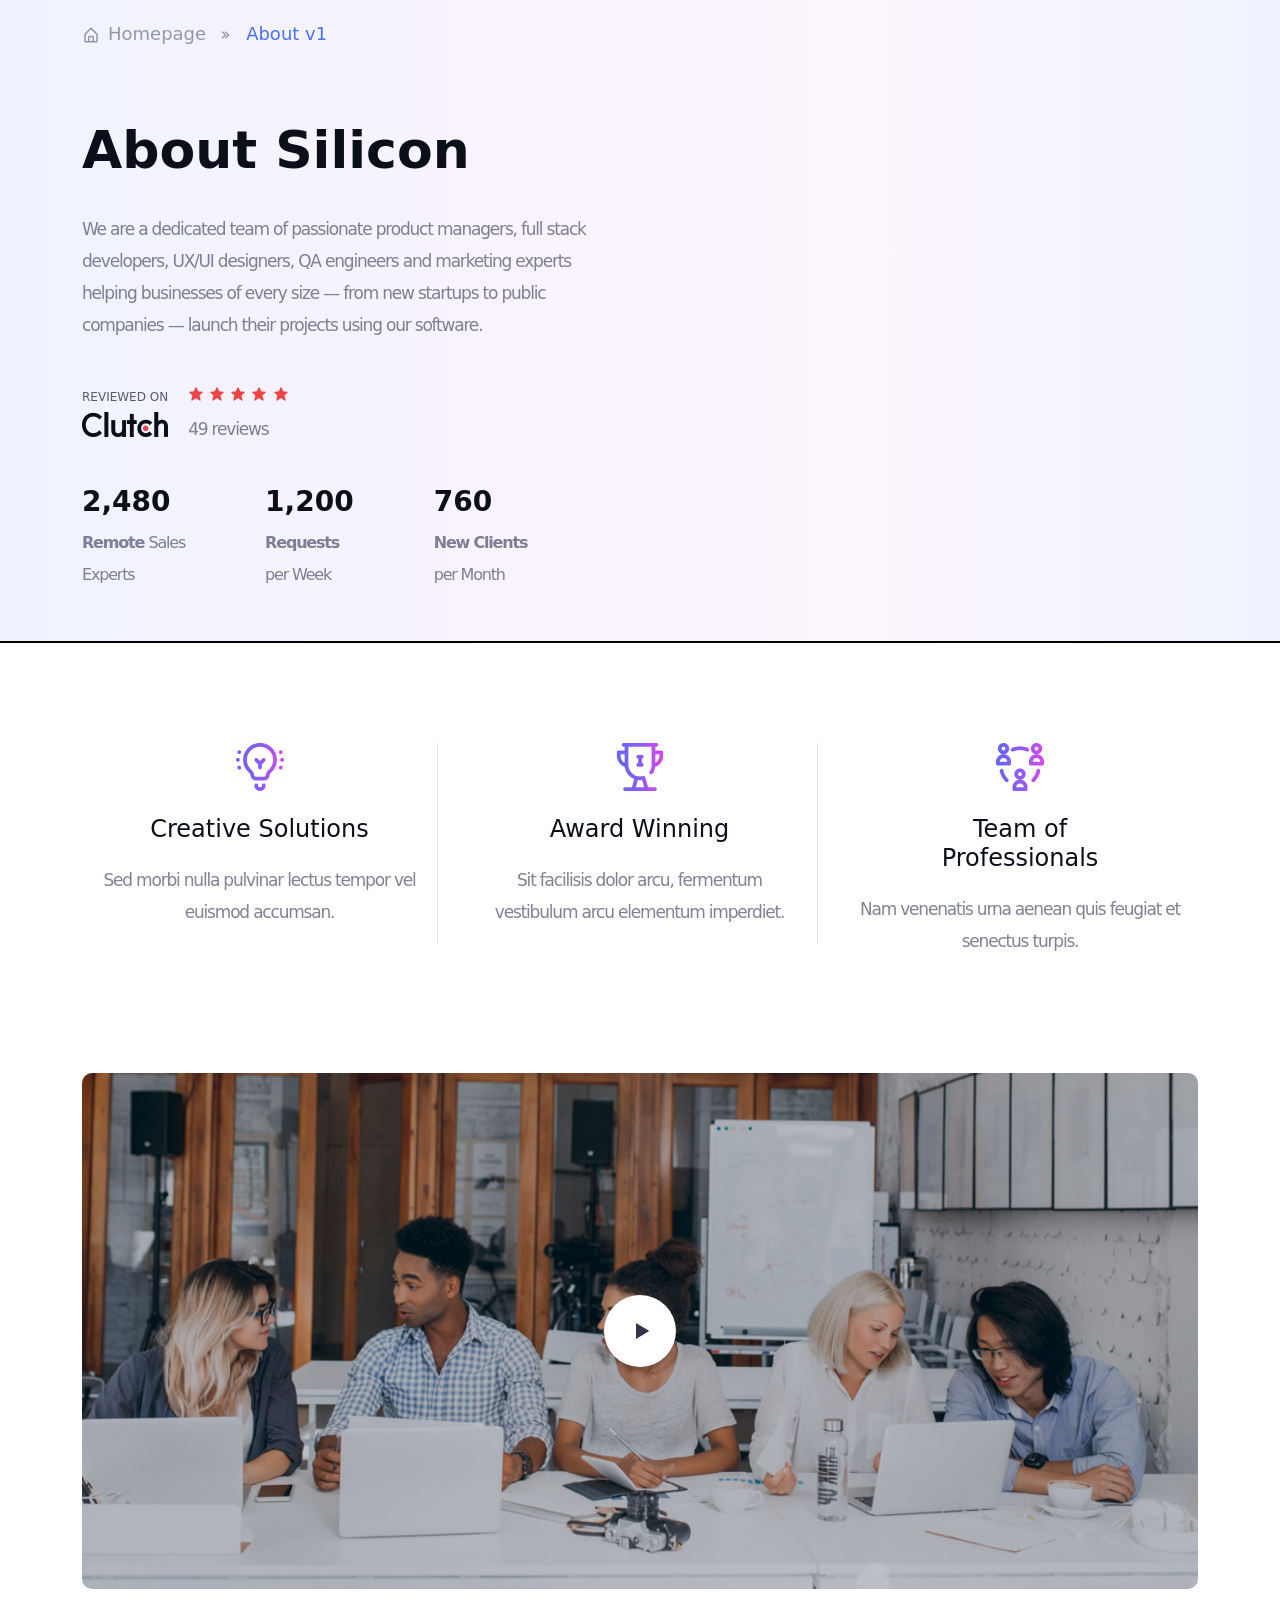
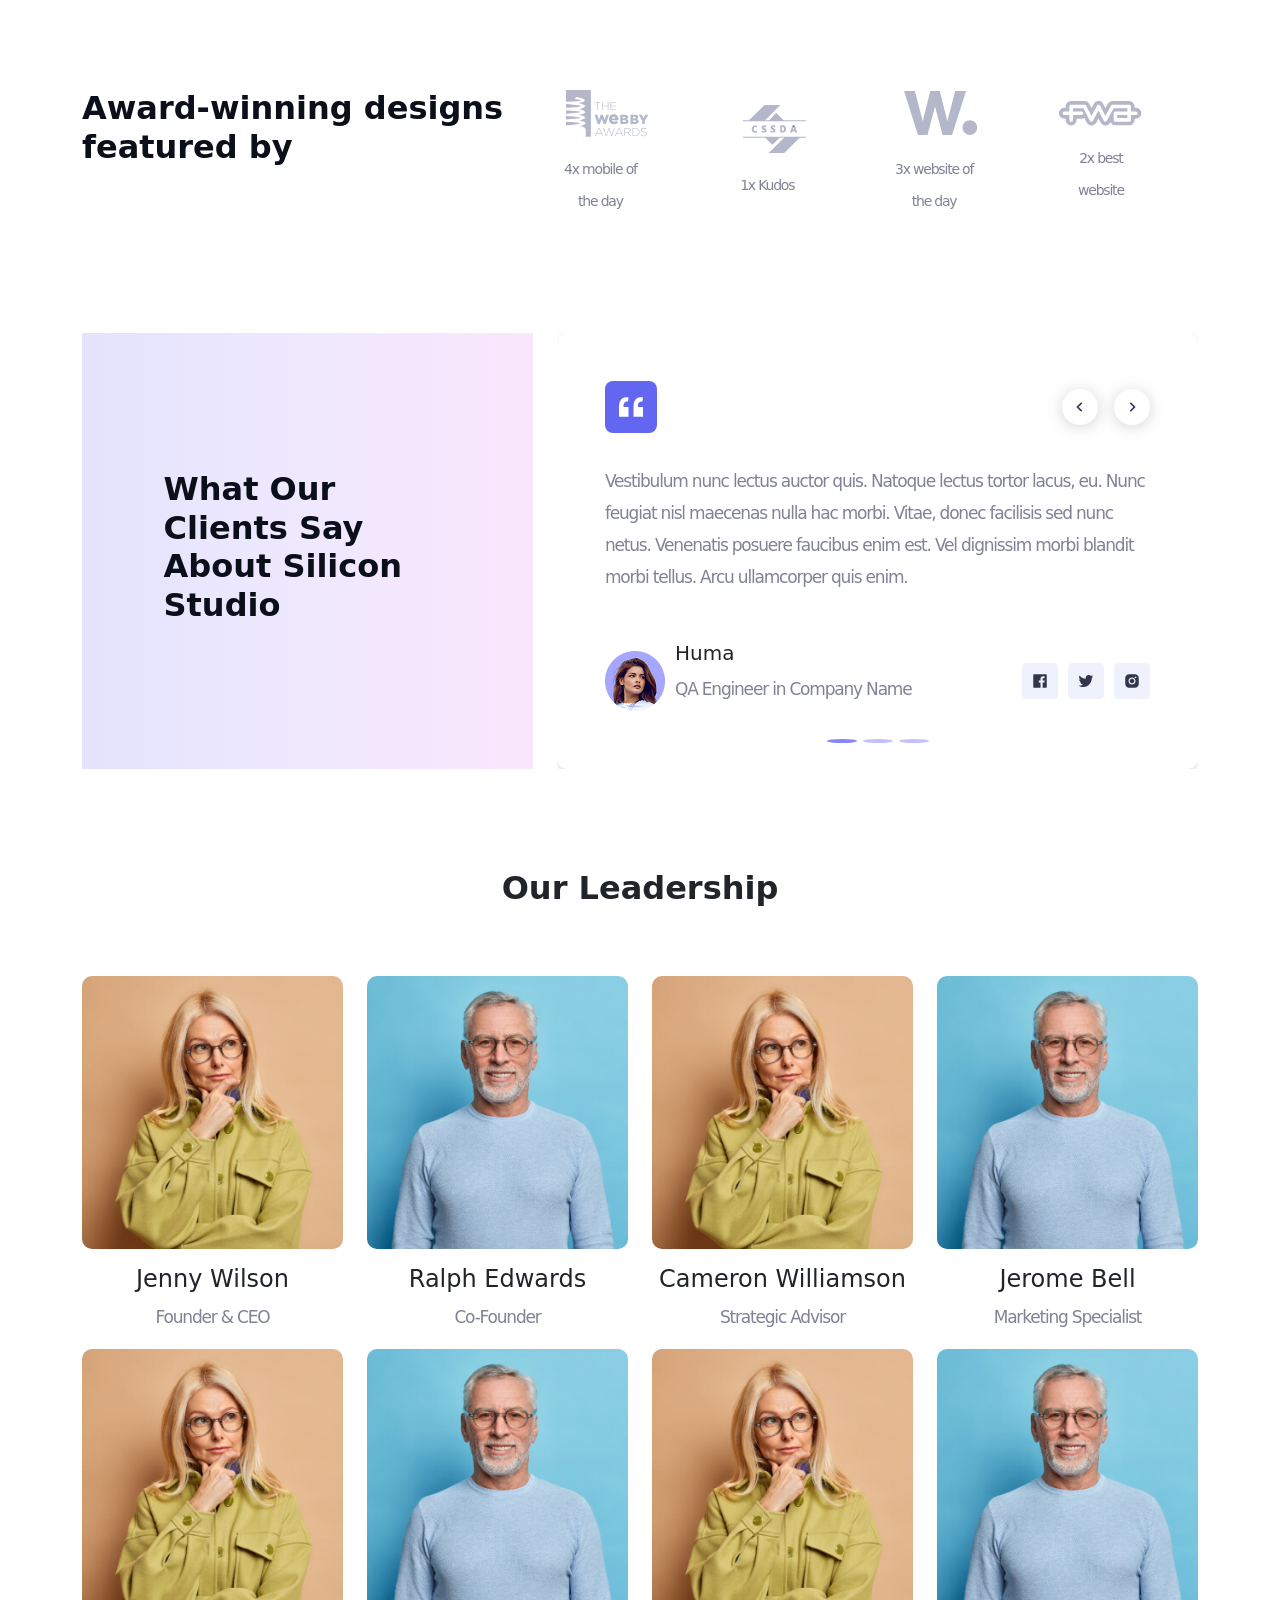
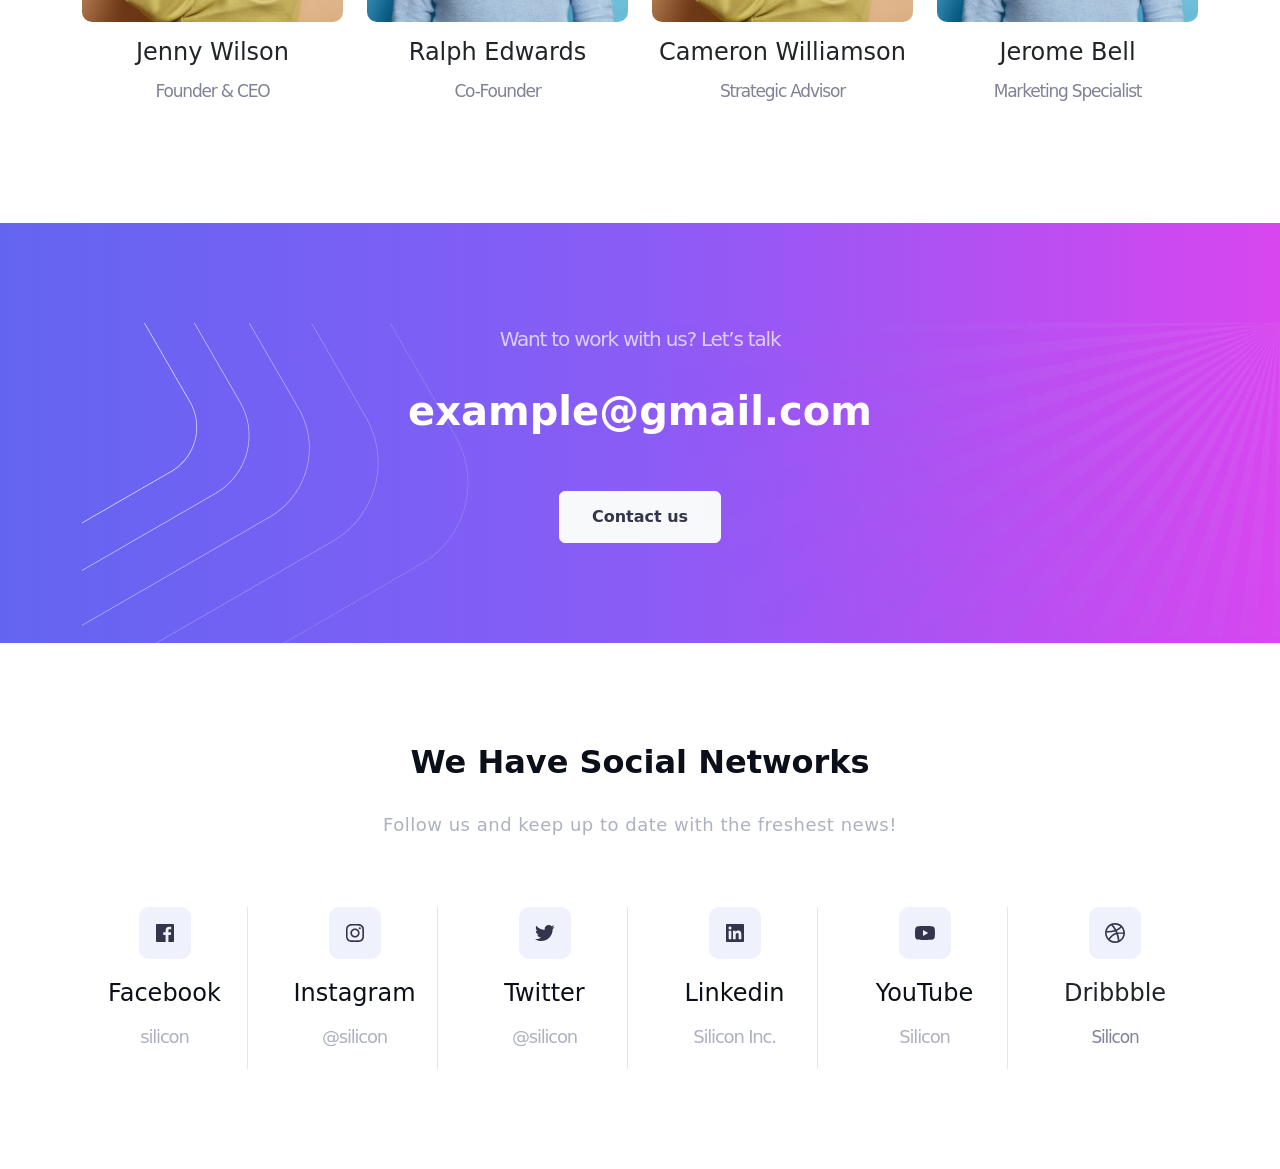
==== index.html @ 7d61e7a8 "Add files via upload" ====
<!doctype html>
<html lang="en">

<head>
  <meta charset="utf-8" />
  <meta name="viewport" content="width=device-width, initial-scale=1" />
  <title>About Page</title>
  <!-- font awesome cdn -->
   <link rel="stylesheet" href="https://cdnjs.cloudflare.com/ajax/libs/font-awesome/7.0.1/css/all.min.css" integrity="sha512-2SwdPD6INVrV/lHTZbO2nodKhrnDdJK9/kg2XD1r9uGqPo1cUbujc+IYdlYdEErWNu69gVcYgdxlmVmzTWnetw==" crossorigin="anonymous" referrerpolicy="no-referrer" />
  <link rel="stylesheet" href="./css/responsive.css" />
  <link rel="stylesheet" href="./css/style.css" />
  <!-- bootstrap-cdn -->
  <link href="https://cdn.jsdelivr.net/npm/bootstrap@5.3.0/dist/css/bootstrap.min.css" rel="stylesheet">

<body>

  <!-- ==================== Dola--About--Page--Start ==================== -->

  <!-- About Silicon Start -->

  <section id="about">
    <div class="col-6">
      <div class="banner-img">
        <img src="./about-images/" alt="banner">
      </div>
    </div>
    <div class="container">
      <div class="about-homepage">
        <a href="#">
          <div>
            <img src="./about-images/about-home-icon.png" alt="home-icon" />
          </div>
          Homepage
        </a>
        <span class="right-arrow">
          <div>
            <img src="./about-images/about-right-arrow.png" alt="right-arrow" />
          </div>
        </span>
        <a class="active">About v1</a>
      </div>
      <div class="banner-info">
        <h1>About Silicon</h1>
        <p>We are a dedicated team of passionate product managers, full stack developers, UX/UI designers, QA engineers
          and marketing experts helping businesses of every size — from new startups to public companies — launch their
          projects using our software.</p>
        <div class="reviewed">
          <div class="clutch">
            <h6 class="text-uppercase">Reviewed On</h6>
            <img src="./about-images/about-clutch.png" alt="">
          </div>
          <div class="reviews">
            <div>
              <img src="./about-images/about-red-star.png" alt="star">
              <img src="./about-images/about-red-star.png" alt="star">
              <img src="./about-images/about-red-star.png" alt="star">
              <img src="./about-images/about-red-star.png" alt="star">
              <img src="./about-images/about-red-star.png" alt="star">
            </div>
            <p>49 reviews</p>
          </div>
        </div>
        <div class="number">
          <div class="remote">
            <h3>2,480</h3>
            <p><span>Remote </span>Sales</p>
            <p>Experts</p>
          </div>
          <div class="remote">
            <h3>1,200</h3>
            <p><span>Requests </span></p>
            <p>per Week</p>
          </div>
          <div class="remote">
            <h3>760</h3>
            <p><span>New Clients </span></p>
            <p>per Month</p>
          </div>
        </div>
      </div>
    </div>
  </section>

  <!-- About Silicon End -->

  <!-- features Start -->

  <section id="features">
    <div class="container">
      <div class="row g-4">
        <div class="col-lg-4 col-md-6">
          <div class="creative">
            <div>
              <img src="./about-images/about-light-img.png" alt="light-img">
            </div>
            <h4>Creative Solutions</h4>
            <p>Sed morbi nulla pulvinar lectus tempor vel euismod accumsan.</p>
          </div>
        </div>
        <div class="col-lg-4 col-md-6">
          <div class="creative">
            <div>
              <img src="./about-images/cup-img.png" alt="light-img">
            </div>
            <h4>Award Winning</h4>
            <p>Sit facilisis dolor arcu, fermentum vestibulum arcu elementum imperdiet.</p>
          </div>
        </div>
        <div class="col-lg-4 col-md-6">
          <div class="creative3">
            <div>
              <img src="./about-images/team.png" alt="light-img">
            </div>
            <h4>Team of Professionals</h4>
            <p>Nam venenatis urna aenean quis feugiat et senectus turpis.</p>
          </div>
        </div>
      </div>
    </div>
  </section>

  <!-- features End -->

  <!-- Video Start -->

  <section id="video">
    <div class="container">
      <div class="video">
        <img src="./about-images/video.png" alt="video">
        <div class="play-button">
          <div class="play">
            <img src="./about-images/bx-play.png" alt="play">
          </div>
        </div>
      </div>
    </div>
  </section>

  <!-- Video End -->

  <!-- Awards Start -->

  <section id="awards">
    <div class="container">
      <div class="row g-4">
        <div class="col-lg-5">
          <h2><span>Award-winning designs</span> featured by</h2>
        </div>
        <div class="col-lg-7">
          <div class="row awards-img">
            <div class="col-md-2 col-4">
              <div>
                <div class="awards-ino">

                  <svg width="100" height="48" viewBox="0 0 100 48" fill="none" xmlns="http://www.w3.org/2000/svg">
                    <path d="M9 26.7346V30.3869C37.2606 28.7063 16.2433 27.8333 9 26.7346Z" fill="#B4B7C9" />
                    <path d="M9 32.7695V36.356L9.23622 36.4151C30.7663 34.428 24.5864 33.7037 9 32.7695Z"
                      fill="#B4B7C9" />
                    <path
                      d="M9 0.999756V12.7927C26.7193 12.1936 26.8068 11.1891 17.6176 9.97156L19.2705 7.96472C30.6156 9.70579 29.8962 12.5574 21.7495 13.9855C24.4793 14.9454 34.1553 16.7245 22.4577 20.242C24.3613 20.7592 35.0962 23.4165 21.7495 25.7903C23.8641 26.7453 35.0843 28.1149 22.2215 31.5749C25.5521 32.1219 34.1108 33.9465 22.8119 37.5954C27.0836 38.0423 27.5665 38.1905 28.7142 40.1927V47.8659H33.9084V0.999756H9Z"
                      fill="#B4B7C9" />
                    <path d="M9 21.1873V24.847C14.3159 23.8013 38.5803 23.377 9 21.1873Z" fill="#B4B7C9" />
                    <path d="M9 14.9495V18.8257C25.6116 17.9321 31.224 16.7747 9 14.9495Z" fill="#B4B7C9" />
                    <path d="M40.0099 13.4985H37.1758V12.9412H43.4478V13.4985H40.6143V21.0715H40.0099V13.4985Z"
                      fill="#B4B7C9" />
                    <path
                      d="M44.9814 12.9412H45.5855V16.7045H50.789V12.9412H51.3931V21.0715H50.789V17.2616H45.5855V21.0715H44.9814V12.9412Z"
                      fill="#B4B7C9" />
                    <path
                      d="M53.508 12.9412H59.2921V13.4985H54.1121V16.6927H58.7695V17.2504H54.1121V20.5142H59.3503V21.0715H53.5078V12.9412H53.508Z"
                      fill="#B4B7C9" />
                    <path
                      d="M37.5977 25.7443H40.2957L41.902 31.0752L43.6789 25.7185H45.8772L47.6534 31.0752L49.2597 25.7443H51.9055L48.8255 35.0239H46.6008L44.7579 29.7199L42.9022 35.0239H40.6774L37.5977 25.7443Z"
                      fill="#B4B7C9" />
                    <path
                      d="M51.9023 30.2749V30.2399C51.9023 27.4709 53.883 25.28 56.6876 25.28C59.9479 25.28 61.4547 27.6814 61.4547 30.4679C61.4547 30.6781 61.4547 30.9235 61.4375 31.1519H55.0927C55.3554 32.1857 56.1093 32.7114 57.1428 32.7114C57.9498 32.7114 58.563 32.4136 59.2466 31.7475L61.0864 33.2725C60.1754 34.4287 58.861 35.2001 56.9856 35.2001C54.0064 35.1999 51.9023 33.2022 51.9023 30.2749ZM58.3521 29.4514C58.2296 28.3992 57.5991 27.7331 56.6876 27.7331C55.8106 27.7331 55.2154 28.3992 55.0399 29.4514H58.3521Z"
                      fill="#B4B7C9" />
                    <path
                      d="M63.2658 25.7458H67.9913C69.1498 25.7458 69.9657 26.0354 70.5055 26.5622C70.8738 26.9435 71.0977 27.4307 71.0977 28.0626V28.0888C71.0977 29.155 70.4921 29.7869 69.676 30.1424C70.7952 30.5107 71.5061 31.1426 71.5061 32.3933V32.4191C71.5061 33.9992 70.216 34.9599 68.0177 34.9599H63.2656V25.7458H63.2658ZM68.5835 28.5892C68.5835 28.0758 68.176 27.7995 67.4257 27.7995H65.7536V29.4183H67.3599C68.1366 29.4183 68.5835 29.155 68.5835 28.6154V28.5892ZM67.7018 31.2082H65.7539V32.9063H67.7282C68.5177 32.9063 68.9528 32.6036 68.9528 32.064V32.0378C68.9528 31.5376 68.5571 31.2082 67.7018 31.2082Z"
                      fill="#B4B7C9" />
                    <path
                      d="M73.4768 25.7458H78.2023C79.3608 25.7458 80.1767 26.0354 80.7165 26.5622C81.0848 26.9435 81.3087 27.4307 81.3087 28.0626V28.0888C81.3087 29.155 80.7031 29.7869 79.8869 30.1424C81.0062 30.5107 81.7162 31.1426 81.7162 32.3933V32.4191C81.7162 33.9992 80.4268 34.9599 78.2287 34.9599H73.4766V25.7458H73.4768ZM78.7945 28.5892C78.7945 28.0758 78.387 27.7995 77.6367 27.7995H75.9646V29.4183H77.5709C78.3467 29.4183 78.7945 29.155 78.7945 28.6154V28.5892ZM77.9125 31.2082H75.9646V32.9063H77.939C78.7285 32.9063 79.1633 32.6036 79.1633 32.064V32.0378C79.1633 31.5376 78.7688 31.2082 77.9125 31.2082Z"
                      fill="#B4B7C9" />
                    <path
                      d="M85.2331 31.5114L81.7188 25.7458H84.6282L86.5233 29.1022L88.4318 25.7458H91.2888L87.7863 31.472V34.9599H85.2334V31.5114H85.2331Z"
                      fill="#B4B7C9" />
                    <path
                      d="M41.763 38.8982H42.3438L46.13 47.0868H45.4684L44.4346 44.8101H39.6373L38.6035 47.0868H37.9766L41.763 38.8982ZM44.1791 44.264L42.0422 39.5603L39.893 44.264H44.1791Z"
                      fill="#B4B7C9" />
                    <path
                      d="M46.0859 38.9532H46.7597L49.3148 46.1893L51.6963 38.9294H52.1604L54.5421 46.1893L57.0973 38.9532H57.7242L54.7743 47.1418H54.2864L51.905 40.0796L49.5238 47.1418H49.0359L46.0859 38.9532Z"
                      fill="#B4B7C9" />
                    <path
                      d="M61.6614 38.9031H62.2422L66.0284 47.0912H65.3668L64.333 44.815H59.5357L58.5019 47.0912H57.875L61.6614 38.9031ZM64.0776 44.2689L61.9406 39.5652L59.7914 44.2689H64.0776Z"
                      fill="#B4B7C9" />
                    <path
                      d="M67.4219 38.9529H70.8368C71.8359 38.9529 72.6375 39.2663 73.1254 39.754C73.5087 40.1376 73.7409 40.6832 73.7409 41.264V41.2873C73.7409 42.6459 72.7304 43.4249 71.3594 43.6103L74.0425 47.0835H73.2756L70.6857 43.7153H68.026V47.0835H67.4219V38.9529ZM70.7672 43.169C72.1261 43.169 73.1363 42.4836 73.1363 41.3108V41.2873C73.1363 40.1958 72.2774 39.51 70.8019 39.51H68.026V43.169H70.7672Z"
                      fill="#B4B7C9" />
                    <path
                      d="M75.5391 38.9529H78.2456C80.8008 38.9529 82.5665 40.7065 82.5665 42.995V43.0178C82.5665 45.3064 80.8008 47.0835 78.2456 47.0835H75.5391V38.9529ZM76.1432 39.51V46.5257H78.2456C80.5104 46.5257 81.9389 44.9808 81.9389 43.0414V43.0178C81.9389 41.0903 80.5104 39.5102 78.2456 39.5102H76.1432V39.51Z"
                      fill="#B4B7C9" />
                    <path
                      d="M83.6797 45.9015L84.0746 45.4486C84.9698 46.2734 85.7942 46.6563 86.9903 46.6563C88.2092 46.6563 89.0457 45.9711 89.0457 45.0422V45.0187C89.0457 44.1593 88.5935 43.66 86.7469 43.2881C84.7958 42.8931 84.0048 42.2311 84.0048 40.9996V40.9763C84.0048 39.7684 85.1091 38.8396 86.6184 38.8396C87.804 38.8396 88.5816 39.1645 89.4058 39.8266L89.0231 40.3028C88.2563 39.6407 87.4894 39.3848 86.5956 39.3848C85.3993 39.3848 84.6098 40.0704 84.6098 40.9181V40.9416C84.6098 41.8009 85.0515 42.3235 86.9782 42.7185C88.8595 43.1016 89.6507 43.7755 89.6507 44.9602V44.9835C89.6507 46.2958 88.524 47.2019 86.9556 47.2019C85.655 47.2022 84.6552 46.7727 83.6797 45.9015Z"
                      fill="#B4B7C9" />
                  </svg>

                </div>
                <p>4x mobile of the day</p>
              </div>
            </div>
            <div class="col-md-2 col-4">
              <div>
                <div class="awards-ino">

                  <svg width="100" height="48" viewBox="0 0 100 48" fill="none" xmlns="http://www.w3.org/2000/svg">
                    <g clip-path="url(#clip0_2_1112)">
                      <path
                        d="M58.9047 20.349C58.2049 20.294 57.4966 20.349 56.7947 20.3109C56.2768 20.2834 56.1203 20.5012 56.133 20.9895C56.1584 21.9388 56.1394 22.8901 56.1394 23.8415C56.1373 24.2284 56.1373 24.6153 56.1373 25.0022C56.1373 27.6258 56.1373 27.6258 58.7672 27.4863C60.9194 27.3721 62.0632 26.1459 62.0843 23.9303C62.1033 21.8056 60.9702 20.5117 58.9047 20.349ZM59.5791 25.5603C58.9579 26.1696 57.8011 25.9979 57.8011 25.9979V21.9536C57.8011 21.9536 58.9744 21.7379 59.5791 22.4885C59.5812 22.4906 59.5833 22.4927 59.5833 22.4948C59.7884 22.7041 59.911 22.9493 59.9786 23.2115C59.9786 23.2115 59.9786 23.2115 59.9786 23.2136C60.2408 23.9409 60.1325 25.0066 59.5791 25.5603Z"
                        fill="#B4B7C9" />
                      <path
                        d="M72.8732 26.5513C72.3088 24.7437 71.7189 22.9467 71.1587 21.137C71.0149 20.6719 70.7866 20.4922 70.2665 20.4922C70.0593 20.4922 69.8373 20.5006 69.6111 20.5049C69.6111 20.5049 69.6238 22.101 69.6301 22.0926C69.8141 22.7966 69.979 23.3886 70.1206 23.9869C70.165 24.175 70.2644 24.4625 70.0065 24.5302C69.8817 24.5619 69.7464 24.5809 69.6111 24.5852C69.4758 24.5809 69.3405 24.5619 69.2158 24.5302C68.9578 24.4625 69.0572 24.175 69.1016 23.9869C69.2433 23.3886 69.4082 22.7966 69.5921 22.0926C69.5984 22.101 69.6111 20.5049 69.6111 20.5049C69.3849 20.5006 69.1629 20.4922 68.9557 20.4922C68.4357 20.4922 68.2073 20.6719 68.0636 21.137C67.5033 22.9467 66.9135 24.7437 66.349 26.5513C65.9938 27.6845 66.0044 27.6866 67.2686 27.6781C68.0192 27.6781 68.1946 27.6189 68.3321 26.8536C68.4779 26.0587 68.7718 26.1729 69.6111 26.1813C70.4504 26.1729 70.7443 26.0587 70.8902 26.8536C71.0276 27.6189 71.2031 27.6781 71.9536 27.6781C73.2178 27.6866 73.2284 27.6845 72.8732 26.5513Z"
                        fill="#B4B7C9" />
                      <path
                        d="M46.4645 25.7647C46.4769 25.6914 46.5505 25.6421 46.6224 25.6616C47.3374 25.8552 47.9926 26.1463 48.6999 26.1364C49.0737 26.1311 49.4486 26.093 49.5297 25.6632C49.6033 25.2736 49.2627 25.1495 48.9695 25.0085C48.4644 24.7656 47.9547 24.525 47.4765 24.2349C46.1355 23.4214 46.1702 21.5667 47.541 20.7809C48.7063 20.1128 49.9069 20.3052 51.1189 20.6648C51.5464 20.7916 51.4359 20.8969 51.3247 21.2794C50.9959 22.2318 51.064 22.2914 50.5342 22.1635C50.0925 22.0567 49.6513 21.9314 49.2025 21.8791C48.9333 21.8479 48.6175 21.9079 48.5515 22.2707C48.494 22.5865 48.7486 22.6912 48.9644 22.8037C49.4317 23.0468 50.0682 23.3487 50.3688 23.5265C51.165 23.9979 51.6824 24.6755 51.5069 25.7083C51.3304 26.7467 50.705 27.2738 49.7209 27.5332C48.7492 27.7894 47.8287 27.6469 46.9327 27.3013C46.0877 26.9749 46.2416 27.0641 46.4645 25.7647Z"
                        fill="#B4B7C9" />
                      <path
                        d="M37.5261 25.7645C37.5388 25.6911 37.6121 25.6419 37.684 25.6613C38.399 25.855 39.0542 26.1461 39.7616 26.1361C40.1353 26.1309 40.5102 26.0928 40.5914 25.663C40.6649 25.2734 40.3243 25.1493 40.0311 25.0083C39.526 24.7653 39.0163 24.5247 38.5381 24.2347C37.1971 23.4212 37.2318 21.5664 38.6026 20.7806C39.7679 20.1125 40.9685 20.3049 42.1805 20.6645C42.608 20.7914 42.4975 20.8967 42.3863 21.2791C42.0575 22.2315 42.1256 22.2912 41.5958 22.1633C41.1541 22.0565 40.7129 21.9311 40.2641 21.8789C39.995 21.8476 39.6791 21.9077 39.6131 22.2704C39.5556 22.5863 39.8102 22.6909 40.026 22.8034C40.4933 23.0465 41.1298 23.3484 41.4305 23.5262C42.2266 23.9977 42.744 24.6753 42.5685 25.708C42.392 26.7465 41.7666 27.2736 40.7825 27.533C39.8108 27.7892 38.8903 27.6467 37.9943 27.301C37.1493 26.9746 37.303 27.0638 37.5261 25.7645Z"
                        fill="#B4B7C9" />
                      <path
                        d="M31.4521 20.5049C31.6331 20.526 31.8862 20.5338 32.1703 20.5909C32.5777 20.6656 33.399 20.8594 33.1872 21.3863C32.9557 21.9617 32.9045 22.6108 31.9437 22.1844C30.9642 21.7499 30.1936 22.1531 29.8913 23.1662C29.6369 24.0184 29.5242 24.9463 30.1619 25.679C30.6786 26.2727 31.36 26.1904 32.0752 26.0374C32.4487 25.9723 32.9242 25.4405 33.0377 26.1257C33.1246 26.6498 33.3267 27.2851 32.4692 27.59C29.8872 28.5073 27.6198 26.8828 27.7169 24.1247C27.7968 21.8438 29.0864 20.5218 31.4521 20.5049Z"
                        fill="#B4B7C9" />
                      <path d="M70.3465 20.4922H68.9336V22.0784H70.3465V20.4922Z" fill="#6366F1" />
                      <path
                        d="M81.9456 31.6328H19V32.6427H32.5171C35.1051 32.6808 37.693 32.7098 40.2809 32.7019C40.9289 32.7 41.3955 32.8793 41.853 33.3484C43.7711 35.3152 45.7552 37.2181 47.6546 39.2025C48.225 39.7984 48.5214 39.7247 49.0539 39.1849C51.008 37.2044 53.0114 35.2723 54.9995 33.3256C55.271 33.0599 55.5853 32.6413 56.0339 32.6425H60.1144C55.2162 37.5376 49.7419 42.9136 44.7808 47.8702C44.7388 47.9123 44.77 47.984 44.8297 47.984C45.1011 47.984 45.3569 47.984 45.6125 47.984C50.192 47.9842 54.7714 48.0017 59.3506 48.0017C60.4091 48.0017 60.347 48.0064 61.0914 47.2618C65.6241 42.7291 70.1722 38.2112 74.681 33.6546C75.1582 33.1723 75.4931 32.8328 76.0559 32.6427H81.9454V31.6328H81.9456Z"
                        fill="#B4B7C9" />
                      <path
                        d="M59.8584 15.3203C59.8292 15.3203 59.8005 15.3138 59.7747 15.3002C59.4614 15.1362 59.1838 14.8876 58.91 14.6066C56.9191 12.5637 54.8733 10.5743 52.8797 8.53415C52.437 8.08109 52.2023 8.04325 51.7389 8.53162C49.7757 10.6005 47.7643 12.6235 45.7652 14.658C45.6176 14.8081 45.491 15.0789 45.322 15.2668C45.2899 15.3026 45.2428 15.3205 45.1948 15.3205H41.5722C41.4164 15.3205 41.3384 15.1326 41.4494 15.0233C46.377 10.1751 51.4611 4.98558 56.1872 0.338283C56.306 0.221583 56.2225 0.0207399 56.0559 0.0207399C55.8452 0.0205285 55.6323 0.0205285 55.5849 0.0205285C50.6894 0.0158774 45.7937 0.0258138 40.8984 2.13446e-05C40.3185 -0.00293845 40.0054 0.302343 39.6545 0.652232C34.9892 5.30079 30.313 9.93815 25.6623 14.6011C25.3883 14.8759 25.1137 15.1305 24.8046 15.2988C24.7781 15.3131 24.7483 15.3201 24.7183 15.3201H19.1742C19.078 15.3203 19 15.3983 19 15.4945V16.156C19 16.2522 19.078 16.3302 19.1742 16.3302H81.7712C81.8674 16.3302 81.9454 16.2522 81.9454 16.156V15.4945C81.9454 15.3983 81.8674 15.3203 81.7712 15.3203H59.8584V15.3203Z"
                        fill="#B4B7C9" />
                    </g>
                    <defs>
                      <clipPath id="clip0_2_1112">
                        <rect width="100" height="48" fill="white" />
                      </clipPath>
                    </defs>
                  </svg>

                </div>
                <p>1x Kudos</p>
              </div>
            </div>
            <div class="col-md-2 col-4">
              <div>
                <div class="awards-ino">


                  <svg width="100" height="48" viewBox="0 0 100 48" fill="none" xmlns="http://www.w3.org/2000/svg">
                    <path
                      d="M64.1587 2.00049L56.3282 32.1923L48.7839 2.00049H44.0284H39.2729L31.7286 32.1923L23.8981 2.00049H13L26.9731 45.8865H36.4841L44.0284 17.3753L51.5727 45.8865H61.0838L75.0568 2.00049H64.1587Z"
                      fill="#B4B7C9" />
                    <path
                      d="M78.8574 31.3511C83.0501 31.3511 86.125 34.426 86.125 38.6187C86.125 42.8113 83.0501 45.8863 78.8574 45.8863C74.6648 45.8863 71.5898 42.8113 71.5898 38.6187C71.5898 34.426 74.6641 31.3511 78.8574 31.3511Z"
                      fill="#B4B7C9" />
                  </svg>


                </div>
                <p>3x website of the day</p>
              </div>
            </div>
            <div class="col-md-2 col-4">
              <div>
                <div class="awards-ino">


                  <svg width="83" height="25" viewBox="0 0 83 25" fill="none" xmlns="http://www.w3.org/2000/svg">
                    <path
                      d="M70.1417 3.65533C70.4502 3.65533 70.7402 3.73356 70.9934 3.871C71.5505 4.17366 71.9287 4.76388 71.9287 5.44231V10.5191H76.8432C77.8301 10.5191 78.6301 11.3191 78.6301 12.306C78.6301 13.293 77.8301 14.0933 76.8432 14.0933H71.9287V18.911C71.9287 19.8979 71.1287 20.698 70.1417 20.698C69.9341 20.698 56.4544 20.6926 56.4544 20.6926C55.4673 20.6926 54.6672 19.8926 54.6672 18.9054V12.2249H54.6714C54.7143 11.276 55.4948 10.5191 56.4544 10.5191H68.3548V7.22928H54.6192L48.1003 19.3255C47.9962 19.8609 47.6514 20.3427 47.1219 20.5971C46.8726 20.717 46.6092 20.7738 46.3499 20.7738C45.7302 20.7738 45.1336 20.4489 44.8061 19.887C44.7401 19.7863 44.684 19.6798 44.6397 19.5692L39.4915 9.4639L34.2834 19.344C34.058 19.8733 33.7285 20.3424 33.199 20.5971C32.9497 20.717 32.6862 20.7738 32.4272 20.7738C31.8073 20.7738 31.2109 20.4492 30.8832 19.8872C30.8169 19.7863 30.7609 19.6796 30.7163 19.5685L24.4301 7.22903H13.931V10.5188H22.4196C23.4066 10.5188 24.2066 11.3189 24.2066 12.3058C24.2066 13.2927 23.4066 14.093 22.4196 14.093H13.931V19.0077C13.931 19.9947 13.1309 20.7947 12.144 20.7947C11.1571 20.7947 10.3568 19.9947 10.3568 19.0077V14.0933H5.44255C4.45561 14.0933 3.65533 13.2932 3.65533 12.306C3.65533 11.3191 4.45536 10.5191 5.44255 10.5191H10.3568V5.44231C10.3568 4.76388 10.735 4.17366 11.2921 3.871C11.5453 3.73356 11.8355 3.65533 12.144 3.65533H25.4657C25.7555 3.65533 26.0284 3.72576 26.2704 3.84834C26.6442 4.01453 26.9634 4.30818 27.1545 4.70563L32.4233 15.0483L37.7089 5.17035C37.9748 4.6296 38.122 4.14369 38.6929 3.86905C38.9422 3.74915 39.2057 3.69237 39.4647 3.69237C39.9067 3.69237 40.3371 3.85735 40.6666 4.15563C40.9921 4.41028 41.1427 4.58257 41.3662 5.01536L46.3462 15.048L51.9357 4.67737C52.0812 4.42198 52.2808 4.21704 52.5108 4.06668C52.8203 3.80959 53.218 3.65485 53.652 3.65485H70.1417V3.65533ZM58.1605 17.1184H68.3548V14.0933H58.1603V17.1184H58.1605ZM70.1417 0H53.652C52.4545 0 51.286 0.398188 50.3383 1.12511C49.6933 1.58349 49.1496 2.18321 48.759 2.86992L48.738 2.90648L48.7181 2.94352L46.4376 7.17469C46.4376 7.17469 43.7902 1.99167 43.0218 1.35978C42.0322 0.506142 40.7745 0.0375281 39.4647 0.0375281C38.6552 0.0375281 37.8403 0.223463 37.1085 0.57535C35.69 1.25743 34.9053 2.50756 34.2361 3.97993L32.5144 7.17445L30.4248 3.07267C29.8765 1.96121 28.9617 1.06809 27.8376 0.54562C27.1002 0.188372 26.2821 0 25.4657 0H12.144C11.2389 0 10.3412 0.227849 9.54749 0.658935C7.79195 1.61249 6.70145 3.44527 6.70145 5.44231V6.86374H5.44255C2.44152 6.86374 0 9.30526 0 12.306C0 15.3071 2.44152 17.7484 5.44255 17.7484H6.70145V19.0077C6.70145 22.0085 9.14297 24.45 12.144 24.45C15.1448 24.45 17.5863 22.0085 17.5863 19.0077V17.7484H22.4196C23.4655 17.7484 24.4437 17.4518 25.274 16.9383L27.4048 21.1208C27.5115 21.3598 27.636 21.5923 27.7766 21.8145C28.759 23.43 30.5315 24.4291 32.4272 24.4291C33.237 24.4291 34.0519 24.2429 34.7834 23.891C36.111 23.2528 37.2642 22.1754 37.8532 20.7947L39.4011 17.3377L41.3292 21.122C41.4354 21.3598 41.559 21.5908 41.6991 21.8121C42.6811 23.429 44.4542 24.4288 46.3506 24.4288C47.1604 24.4288 47.975 24.2427 48.7068 23.891C49.9511 23.293 50.9183 22.2339 51.4162 20.9621C52.2291 22.9465 54.1818 24.3477 56.4552 24.3477L70.1424 24.3516C73.1432 24.3516 75.5848 22.0088 75.5848 19.0077V17.7484H76.8439C79.8447 17.7484 82.2862 15.3071 82.2862 12.306C82.2862 9.30526 79.8447 6.86374 76.8439 6.86374H75.5848V5.44231C75.5848 3.44527 74.4942 1.61249 72.739 0.658935C71.9445 0.227849 71.0468 0 70.1417 0Z"
                      fill="#B4B7C9" />
                  </svg>

                </div>
                <p>2x best website</p>
              </div>
            </div>
          </div>
        </div>
      </div>
    </div>
  </section>

  <!-- Awards End -->

  <!-- Testimonials Start -->

  <section id="testimonials">
    <div class="container">
      <div class="row">
        <div class="col-lg-5">
          <div class="client">
            <h2>
              What Our Clients Say About Silicon Studio
            </h2>
          </div>
        </div>
        <div class="col-lg-7">
          <div id="carouselExampleIndicators" class="carousel slide">
            <div class="carousel-indicators">
              <button type="button" data-bs-target="#carouselExampleIndicators" data-bs-slide-to="0" class="active"
                aria-current="true" aria-label="Slide 1"></button>
              <button type="button" data-bs-target="#carouselExampleIndicators" data-bs-slide-to="1"
                aria-label="Slide 2"></button>
              <button type="button" data-bs-target="#carouselExampleIndicators" data-bs-slide-to="2"
                aria-label="Slide 3"></button>
            </div>
            <div class="carousel-inner">
              <div class="carousel-item active">
                <div class="testimonials">
                  <div class="testimonial-info">
                    <div class="come">
                      <img src="./about-images/coma.png" alt="coma">
                    </div>
                    <div class="arrow">
                      <div class="testimonials-arrow">
                        <img src="./about-images/left-arrow.png" alt="arrow">
                      </div>
                      <div class="testimonials-arrow">
                        <img src="./about-images/right-arrow.png" alt="arrow">
                      </div>
                    </div>
                  </div>
                  <p>
                    Vestibulum nunc lectus auctor quis. Natoque lectus tortor lacus, eu. Nunc feugiat nisl maecenas
                    nulla hac
                    morbi. Vitae, donec facilisis sed nunc netus. Venenatis posuere faucibus enim est. Vel dignissim
                    morbi
                    blandit morbi tellus. Arcu ullamcorper quis enim.
                  </p>
                  <div class="facebook">
                    <div class="tes-bottom">
                      <div>
                        <img src="./about-images/testimonials-img.png" alt="person">
                      </div>
                      <div class="tes-text">
                        <h5>Huma</h5>
                        <p class="qa">QA Engineer in Company Name</p>
                      </div>
                    </div>
                    <div class="face">
                      <div>
                        <img src="./about-images/face.png" alt="face">
                      </div>
                      <div>
                        <img src="./about-images/twitter.png" alt="twitter">
                      </div>
                      <div>
                        <img src="./about-images/instagram.png" alt="instagram">
                      </div>
                    </div>
                  </div>
                </div>
              </div>
              <div class="carousel-item">
                <div class="testimonials">
                  <div class="testimonial-info">
                    <div class="come">
                      <img src="./about-images/coma.png" alt="coma">
                    </div>
                    <div class="arrow">
                      <div class="testimonials-arrow">
                        <img src="./about-images/left-arrow.png" alt="arrow">
                      </div>
                      <div class="testimonials-arrow">
                        <img src="./about-images/right-arrow.png" alt="arrow">
                      </div>
                    </div>
                  </div>
                  <p>
                    Vestibulum nunc lectus auctor quis. Natoque lectus tortor lacus, eu. Nunc feugiat nisl maecenas
                    nulla hac
                    morbi. Vitae, donec facilisis sed nunc netus. Venenatis posuere faucibus enim est. Vel dignissim
                    morbi
                    blandit morbi tellus. Arcu ullamcorper quis enim.
                  </p>
                  <div class="facebook">
                    <div class="tes-bottom">
                      <div>
                        <img src="./about-images/testimonials-img.png" alt="person">
                      </div>
                      <div class="tes-text">
                        <h5>Anika</h5>
                        <p class="qa">QA Engineer in Company Name</p>
                      </div>
                    </div>
                    <div class="face">
                      <div>
                        <img src="./about-images/face.png" alt="face">
                      </div>
                      <div>
                        <img src="./about-images/twitter.png" alt="twitter">
                      </div>
                      <div>
                        <img src="./about-images/instagram.png" alt="instagram">
                      </div>
                    </div>
                  </div>
                </div>
              </div>
              <div class="carousel-item">
                <div class="testimonials">
                  <div class="testimonial-info">
                    <div class="come">
                      <img src="./about-images/coma.png" alt="coma">
                    </div>
                    <div class="arrow">
                      <div class="testimonials-arrow">
                        <img src="./about-images/left-arrow.png" alt="arrow">
                      </div>
                      <div class="testimonials-arrow">
                        <img src="./about-images/right-arrow.png" alt="arrow">
                      </div>
                    </div>
                  </div>
                  <p>
                    Vestibulum nunc lectus auctor quis. Natoque lectus tortor lacus, eu. Nunc feugiat nisl maecenas
                    nulla hac
                    morbi. Vitae, donec facilisis sed nunc netus. Venenatis posuere faucibus enim est. Vel dignissim
                    morbi
                    blandit morbi tellus. Arcu ullamcorper quis enim.
                  </p>
                  <div class="facebook">
                    <div class="tes-bottom">
                      <div>
                        <img src="./about-images/testimonials-img.png" alt="person">
                      </div>
                      <div class="tes-text">
                        <h5>Bonika</h5>
                        <p class="qa">QA Engineer in Company Name</p>
                      </div>
                    </div>
                    <div class="face">
                      <div>
                        <img src="./about-images/face.png" alt="face">
                      </div>
                      <div>
                        <img src="./about-images/twitter.png" alt="twitter">
                      </div>
                      <div>
                        <img src="./about-images/instagram.png" alt="instagram">
                      </div>
                    </div>
                  </div>
                </div>
              </div>
            </div>
          </div>
        </div>
      </div>
    </div>
  </section>

  <!-- Testimonials End -->

  <!-- Our Leadership Start -->

  <section id="team">
    <div class="container">
      <h2>Our Leadership</h2>
      <div class="row g-4">
        <div class="col-lg-3 col-6">
          <div class="team-img">
            <img src="./about-images/team2.png" alt="team1">
          </div>
          <div class="team-text">
            <h4>Jenny Wilson</h4>
            <p>Founder & CEO</p>
          </div>
        </div>
        <div class="col-lg-3 col-6">
          <div class="team-img">
            <img src="./about-images/team1.png" alt="team1">
          </div>
          <div class="team-text">
            <h4>Ralph Edwards</h4>
            <p>Co-Founder</p>
          </div>
        </div>
        <div class="col-lg-3 col-6">
          <div class="team-img">
            <img src="./about-images/team2.png" alt="team1">
          </div>
          <div class="team-text">
            <h4>Cameron Williamson</h4>
            <p>Strategic Advisor</p>
          </div>
        </div>
        <div class="col-lg-3 col-6">
          <div class="team-img">
            <img src="./about-images/team1.png" alt="team1">
          </div>
          <div class="team-text">
            <h4>Jerome Bell</h4>
            <p>Marketing Specialist</p>
          </div>
        </div>

      </div>
      <div class="row g-4">
        <div class="col-lg-3 col-6">
          <div class="team-img">
            <img src="./about-images/team2.png" alt="team1">
          </div>
          <div class="team-text">
            <h4>Jenny Wilson</h4>
            <p>Founder & CEO</p>
          </div>
        </div>
        <div class="col-lg-3 col-6">
          <div class="team-img">
            <img src="./about-images/team1.png" alt="team1">
          </div>
          <div class="team-text">
            <h4>Ralph Edwards</h4>
            <p>Co-Founder</p>
          </div>
        </div>
        <div class="col-lg-3 col-6">
          <div class="team-img">
            <img src="./about-images/team2.png" alt="team1">
          </div>
          <div class="team-text">
            <h4>Cameron Williamson</h4>
            <p>Strategic Advisor</p>
          </div>
        </div>
        <div class="col-lg-3 col-6">
          <div class="team-img">
            <img src="./about-images/team1.png" alt="team1">
          </div>
          <div class="team-text">
            <h4>Jerome Bell</h4>
            <p>Marketing Specialist</p>
          </div>
        </div>
      </div>
    </div>
  </section>

  <!-- Our Leadership End -->

  <!-- Contact Start -->

  <section id="contact">
    <div class="container">
      <div class="row">
        <div class="col-lg-6">
          <div class="contact-img">
            <img src="./about-images/contact-img2.png" alt="contact-img">
          </div>
        </div>
        <div class="col-lg-6">
          <div class="contact-img">
            <img src="./about-images/contact-img.png" alt="contact-img">
          </div>
        </div>
      </div>
      <div class="contact-info">
        <p>Want to work with us? Let’s talk</p>
        <h2>example@gmail.com</h2>
        <button type="button" class="btn btn-light">Contact us</button>
      </div>
    </div>
  </section>

  <!-- Contact End -->

  <!-- Socials Start -->

  <section id="socials">
    <div class="container">
      <div class="socials-heading">
        <h2>We Have Social Networks</h2>
        <p>Follow us and keep up to date with the freshest news!</p>
      </div>
      <div class="row g-4">
        <div class="col-lg-2 col-6 col-md-3">
          <div class="creative">
            <div class="socials-svg">
              <svg width="24" height="24" viewBox="0 0 24 24" fill="none" xmlns="http://www.w3.org/2000/svg">
                <path
                  d="M20 3H4C3.447 3 3 3.448 3 4V20C3 20.552 3.447 21 4 21H12.615V14.04H10.277V11.315H12.615V9.315C12.615 6.99 14.035 5.723 16.115 5.723C16.814 5.721 17.514 5.757 18.21 5.83V8.25H16.775C15.647 8.25 15.427 8.788 15.427 9.575V11.31H18.124L17.774 14.035H15.426V21H20C20.553 21 21 20.552 21 20V4C21 3.448 20.553 3 20 3Z"
                  fill="#33354D" />
              </svg>
            </div>
            <h4>Facebook</h4>
            <p>silicon</p>
          </div>

        </div>
        <div class="col-lg-2 col-6 col-md-3">
          <div class="creative">
            <div class="socials-svg">

              <svg width="24" height="24" viewBox="0 0 24 24" fill="none" xmlns="http://www.w3.org/2000/svg">
                <path
                  d="M11.999 7.37695C9.44498 7.37695 7.37598 9.44695 7.37598 12C7.37598 14.554 9.44498 16.624 11.999 16.624C14.551 16.624 16.622 14.554 16.622 12C16.622 9.44695 14.551 7.37695 11.999 7.37695ZM11.999 15.004C10.34 15.004 8.99498 13.659 8.99498 12.001C8.99498 10.342 10.34 8.99795 11.999 8.99795C13.658 8.99795 15.001 10.342 15.001 12.001C15.001 13.659 13.658 15.004 11.999 15.004Z"
                  fill="#33354D" />
                <path
                  d="M16.806 8.28491C17.4014 8.28491 17.884 7.80227 17.884 7.20691C17.884 6.61154 17.4014 6.12891 16.806 6.12891C16.2107 6.12891 15.728 6.61154 15.728 7.20691C15.728 7.80227 16.2107 8.28491 16.806 8.28491Z"
                  fill="#33354D" />
                <path
                  d="M20.533 6.11088C20.064 4.90188 19.109 3.94588 17.9 3.47888C17.201 3.21588 16.462 3.07488 15.714 3.05888C14.751 3.01688 14.446 3.00488 12.004 3.00488C9.56195 3.00488 9.24895 3.00488 8.29395 3.05888C7.54795 3.07388 6.80895 3.21488 6.10995 3.47888C4.89995 3.94588 3.94495 4.90188 3.47695 6.11088C3.21395 6.81088 3.07295 7.54888 3.05795 8.29688C3.01495 9.25888 3.00195 9.56388 3.00195 12.0069C3.00195 14.4489 3.00195 14.7599 3.05795 15.7169C3.07295 16.4649 3.21395 17.2029 3.47695 17.9039C3.94595 19.1119 4.90095 20.0679 6.11095 20.5359C6.80695 20.8079 7.54595 20.9619 8.29595 20.9859C9.25895 21.0279 9.56395 21.0409 12.006 21.0409C14.448 21.0409 14.761 21.0409 15.716 20.9859C16.463 20.9709 17.202 20.8289 17.902 20.5669C19.111 20.0979 20.066 19.1429 20.535 17.9339C20.798 17.2339 20.939 16.4959 20.954 15.7479C20.997 14.7859 21.01 14.4809 21.01 12.0379C21.01 9.59488 21.01 9.28488 20.954 8.32788C20.941 7.56988 20.801 6.81888 20.533 6.11088ZM19.315 15.6429C19.308 16.2189 19.204 16.7899 19.004 17.3309C18.699 18.1179 18.078 18.7399 17.292 19.0419C16.757 19.2409 16.193 19.3449 15.622 19.3529C14.672 19.3969 14.404 19.4079 11.968 19.4079C9.52995 19.4079 9.28095 19.4079 8.31295 19.3529C7.74395 19.3459 7.17795 19.2409 6.64395 19.0419C5.85495 18.7409 5.22995 18.1189 4.92495 17.3309C4.72895 16.7969 4.62295 16.2319 4.61395 15.6619C4.57095 14.7119 4.56095 14.4439 4.56095 12.0079C4.56095 9.57088 4.56095 9.32188 4.61395 8.35288C4.62095 7.77688 4.72495 7.20688 4.92495 6.66588C5.22995 5.87688 5.85495 5.25588 6.64395 4.95388C7.17795 4.75588 7.74395 4.65088 8.31295 4.64288C9.26395 4.59988 9.53095 4.58788 11.968 4.58788C14.405 4.58788 14.655 4.58788 15.622 4.64288C16.193 4.64988 16.757 4.75488 17.292 4.95388C18.078 5.25688 18.699 5.87888 19.004 6.66588C19.2 7.19988 19.306 7.76488 19.315 8.33488C19.358 9.28588 19.369 9.55288 19.369 11.9899C19.369 14.4259 19.369 14.6879 19.326 15.6439H19.315V15.6429Z"
                  fill="#33354D" />
              </svg>

            </div>
            <h4>Instagram</h4>
            <p>@silicon</p>
          </div>

        </div>
        <div class="col-lg-2 col-6 col-md-3">
          <div class="creative">
            <div class="socials-svg">

              <svg width="24" height="24" viewBox="0 0 24 24" fill="none" xmlns="http://www.w3.org/2000/svg">
                <path
                  d="M19.633 7.99704C19.646 8.17204 19.646 8.34604 19.646 8.52004C19.646 13.845 15.593 19.981 8.186 19.981C5.904 19.981 3.784 19.32 2 18.172C2.324 18.209 2.636 18.222 2.973 18.222C4.856 18.222 6.589 17.586 7.974 16.501C6.203 16.464 4.719 15.304 4.207 13.708C4.456 13.745 4.706 13.77 4.968 13.77C5.329 13.77 5.692 13.72 6.029 13.633C4.182 13.259 2.799 11.638 2.799 9.68004V9.63004C3.336 9.92904 3.959 10.116 4.619 10.141C3.534 9.41904 2.823 8.18404 2.823 6.78704C2.823 6.03904 3.022 5.35304 3.371 4.75504C5.354 7.19804 8.335 8.79504 11.677 8.97004C11.615 8.67004 11.577 8.35904 11.577 8.04704C11.577 5.82704 13.373 4.01904 15.605 4.01904C16.765 4.01904 17.812 4.50504 18.548 5.29104C19.458 5.11604 20.33 4.77904 21.104 4.31804C20.805 5.25304 20.168 6.03904 19.333 6.53804C20.144 6.45004 20.93 6.22604 21.652 5.91404C21.104 6.71204 20.419 7.42304 19.633 7.99704Z"
                  fill="#33354D" />
              </svg>

            </div>
            <h4>Twitter</h4>
            <p>@silicon</p>
          </div>

        </div>
        <div class="col-lg-2 col-6 col-md-3">
          <div class="creative">
            <div class="socials-svg">
              <svg width="24" height="24" viewBox="0 0 24 24" fill="none" xmlns="http://www.w3.org/2000/svg">
                <path
                  d="M20 3H4C3.447 3 3 3.448 3 4V20C3 20.552 3.447 21 4 21H20C20.553 21 21 20.552 21 20V4C21 3.448 20.553 3 20 3ZM8.339 18.337H5.667V9.747H8.339V18.337ZM7.003 8.574C6.147 8.574 5.455 7.88 5.455 7.026C5.455 6.172 6.146 5.478 7.003 5.478C7.857 5.478 8.551 6.171 8.551 7.026C8.551 7.881 7.857 8.574 7.003 8.574ZM18.338 18.337H15.669V14.16C15.669 13.164 15.651 11.883 14.281 11.883C12.891 11.883 12.68 12.969 12.68 14.09V18.338H10.013V9.748H12.573V10.922H12.61C12.965 10.247 13.837 9.535 15.134 9.535C17.838 9.535 18.337 11.313 18.337 13.627V18.337H18.338Z"
                  fill="#33354D" />
              </svg>

            </div>
            <h4>Linkedin</h4>
            <p>Silicon Inc.</p>
          </div>

        </div>
        <div class="col-lg-2 col-6 col-md-3">
          <div class="creative">
            <div class="socials-svg">

              <svg width="24" height="24" viewBox="0 0 24 24" fill="none" xmlns="http://www.w3.org/2000/svg">
                <path
                  d="M21.5931 7.20301C21.3631 6.34501 20.6881 5.66801 19.8311 5.43701C18.2651 5.00701 12.0001 5.00001 12.0001 5.00001C12.0001 5.00001 5.73609 4.99301 4.16909 5.40401C3.32909 5.63301 2.63509 6.32501 2.40309 7.18201C1.99009 8.74801 1.98609 11.996 1.98609 11.996C1.98609 11.996 1.98209 15.26 2.39209 16.81C2.62209 17.667 3.29709 18.344 4.15509 18.575C5.73709 19.005 11.9851 19.012 11.9851 19.012C11.9851 19.012 18.2501 19.019 19.8161 18.609C20.6721 18.379 21.3501 17.703 21.5831 16.846C21.9971 15.281 22.0001 12.034 22.0001 12.034C22.0001 12.034 22.0201 8.76901 21.5931 7.20301ZM9.99609 15.005L10.0011 9.00501L15.2081 12.01L9.99609 15.005Z"
                  fill="#33354D" />
              </svg>

            </div>
            <h4>YouTube</h4>
            <p>Silicon</p>
          </div>

        </div>
        <div class="col-lg-2 col-6 col-md-3">
          <div class="creative8">
            <div class="socials-svg">

              <svg width="24" height="24" viewBox="0 0 24 24" fill="none" xmlns="http://www.w3.org/2000/svg">
                <path
                  d="M20.66 6.98C19.766 5.447 18.553 4.233 17.019 3.34C15.486 2.447 13.813 2 12 2C10.187 2 8.514 2.447 6.98 3.34C5.447 4.233 4.233 5.447 3.34 6.98C2.447 8.513 2 10.187 2 12C2 13.813 2.446 15.487 3.34 17.02C4.234 18.554 5.447 19.767 6.981 20.66C8.514 21.553 10.187 22 12 22C13.813 22 15.486 21.553 17.02 20.66C18.553 19.767 19.767 18.554 20.661 17.02C21.554 15.487 22 13.813 22 12C22 10.187 21.554 8.513 20.66 6.98ZM12 3.66C14 3.66 15.772 4.3 17.32 5.579C16.4 6.753 15.034 7.719 13.22 8.479C12.218 6.666 11.132 5.152 9.959 3.939C10.641 3.753 11.319 3.66 12 3.66ZM5.51 6.8C6.264 5.853 7.166 5.114 8.221 4.58C9.433 5.781 10.546 7.28 11.561 9.08C9.561 9.68 7.447 9.98 5.22 9.98C4.647 9.98 4.214 9.967 3.92 9.94C4.227 8.793 4.757 7.747 5.51 6.8ZM3.66 12C3.66 11.946 3.663 11.88 3.67 11.8C3.677 11.72 3.68 11.654 3.68 11.6C3.934 11.614 4.321 11.62 4.841 11.62C7.507 11.62 9.987 11.253 12.28 10.52C12.467 10.893 12.661 11.313 12.86 11.78C11.54 12.073 10.186 12.786 8.799 13.92C7.412 15.054 6.4 16.247 5.76 17.5C4.36 15.913 3.66 14.08 3.66 12ZM12 20.34C10.106 20.34 8.406 19.753 6.899 18.581C7.5 17.394 8.423 16.259 9.67 15.18C10.916 14.1 12.153 13.427 13.38 13.16C14.152 15.293 14.673 17.499 14.94 19.78C13.966 20.153 12.986 20.34 12 20.34ZM19.08 16.38C18.414 17.446 17.554 18.32 16.5 19.001C16.26 16.921 15.8 14.894 15.121 12.92C16.053 12.854 16.886 12.82 17.621 12.82C18.42 12.82 19.307 12.854 20.28 12.92C20.146 14.16 19.746 15.313 19.08 16.38ZM17.84 11.38C16.68 11.38 15.607 11.427 14.62 11.52C14.366 10.867 14.14 10.327 13.94 9.9C16.006 8.994 17.472 7.894 18.339 6.6C19.539 8.014 20.193 9.627 20.299 11.44C19.487 11.4 18.667 11.38 17.84 11.38Z"
                  fill="#33354D" />
              </svg>

            </div>
            <h4>Dribbble</h4>
            <p>Silicon</p>
          </div>

        </div>
      </div>
    </div>
  </section>

  <!-- Socials End -->

  <!-- ==================== Dola--About--Page--End ====================  -->

  <script src="https://cdn.jsdelivr.net/npm/bootstrap@5.3.8/dist/js/bootstrap.bundle.min.js"
    integrity="sha384-FKyoEForCGlyvwx9Hj09JcYn3nv7wiPVlz7YYwJrWVcXK/BmnVDxM+D2scQbITxI"
    crossorigin="anonymous"></script>


</body>

</html>
---- css/responsive.css ----
/* ==================== Dola--About--Page--Start ==================== */


@media (max-width: 576px) {
    p {
        font-size: 12px;
    }

    /* About start */

    #about {
        height: 100% !important;
    }

    /* features Start */

    #features .creative3 p {
        width: 100px !important;
    }

    #features .creative p {
        width: 100% !important;
    }

    #features .creative {
        margin: 30px 0 !important;

    }

    /* Video start */

    #video .play {
        width: 40px !important;
        height: 40px !important;
    }

    /* contact start */

    #contact .contact-info h2 {
        font-size: 25px !important;
    }

    #contact .contact-info p {
        font-size: 14px !important;
    }
}

@media (max-width: 992px) {

    /* features Start */

    #features .creative {
        border-right: none !important;
        margin: 30px 0 !important;

    }
}

/* ==================== Dola--About--Page--End ==================== */
---- css/style.css ----
/* ==================== Dola--About--Page--Start ==================== */

/* font-family: "Manrope", sans-serif; */
@import url("https://fonts.googleapis.com/css2?family=Cardo:ital,wght@0,400;0,700;1,400&family=Inter:ital,opsz,wght@0,14..32,100..900;1,14..32,100..900&family=Italiana&family=Italianno&family=Jost:ital,wght@0,100..900;1,100..900&family=Lobster&family=Manrope:wght@200..800&family=Mulish:ital,wght@0,200..1000;1,200..1000&family=Open+Sans:ital,wght@0,300..800;1,300..800&family=Poppins:ital,wght@0,100;0,200;0,300;0,400;0,500;0,600;0,700;0,800;0,900;1,100;1,200;1,300;1,400;1,500;1,600;1,700;1,800;1,900&family=Quicksand:wght@300..700&display=swap");

/* All Cmmon CSS Start */

* {
  padding: 0;
  margin: 0;
  box-sizing: border-box;
}

body {
  box-sizing: border-box;
  background: var(--white-color);
  color: black;
  font-family: "Manrope", sans-serif;
}

ul,
ol,
li {
  list-style: none;
  padding-left: 0;
}

a {
  text-decoration: none;
}

.container {
  margin: auto;
}

img {
  max-width: 100%;
  height: auto;
}

p {
  font-size: 17px;
  line-height: 32px;
  color: #565973;
  opacity: 75%;
  letter-spacing: -1.2px;
}

/* About Silicon Start */

#about {
  background: linear-gradient(90deg,
      rgba(99, 135, 241, 0.1),
      rgba(158, 103, 240, 0.08),
      rgba(218, 70, 239, 0.05),
      rgba(99, 135, 241, 0.1));
  width: 100%;
  height: 100%;
  position: relative;
  border-bottom: 2px solid #000000;
}

.banner-img {
  position: absolute;
  z-index: 0;
  margin-top: -270px;
}

#about .about-homepage {
  display: flex;
  align-items: center;
  font-size: 18px;
  padding-top: 20px;
  cursor: pointer;
}

#about .about-homepage a {
  text-decoration: none;
  color: #9397ad;
  display: flex;
  align-items: center;
  gap: 8px;
}

#about .about-homepage .right-arrow {
  margin: 0 12px;
  color: #8a8f9c;
}

#about .about-homepage .active {
  color: #4c6fff;
  font-weight: 500;
}

#about .banner-info h1 {
  font-size: 52px;
  font-weight: 700;
  color: #0b0f19;
  padding-top: 72px;
  padding-bottom: 24px;
}

#about .banner-info p {
  color: #565973;
  max-width: 526px;
}

#about .reviewed {
  padding: 40px 0;
  display: flex;
  align-items: center;
  gap: 20px;
}

#about .clutch h6 {
  color: #565973;
  font-size: 12px;
}

#about .reviews {
  display: flex;
  flex-direction: column;
  gap: 8px;
}

#about p {
  margin-bottom: 0px;
}

#about .remote h3 {
  color: #0b0f19;
  font-weight: 700;
}

#about .remote p {
  font-size: 16px;
  color: #565973;
  font-weight: 400;
}

#about .remote p span {
  font-weight: bold;
}

#about .number {
  display: flex;
  flex-wrap: wrap;
  align-items: center;
  gap: 80px;
  padding-bottom: 50px;
}

/* About Silicon End */

/* features Start */

#features .creative {
  margin: 100px 0;
  border-right: 1px solid #e2e5f1;
  display: flex;
  flex-direction: column;
  align-items: center;
  justify-content: center;
  text-align: center;
}

#features .creative h4 {
  color: #0b0f19;
  padding: 24px 0 12px 0;
}

#features .creative p {
  width: 330px;
  text-align: center;
}

#features .creative3 {
  padding: 0 70px;
  margin: 100px 0;
  display: flex;
  flex-direction: column;
  align-items: center;
  justify-content: center;
  text-align: center;
}

#features .creative3 h4 {
  color: #0b0f19;
  padding: 24px 0 12px 0;
}

#features .creative3 p {
  width: 336px;
  text-align: center;
}

/* features End */

/* Video Start  */

#video .video {
  position: relative;
  z-index: 0;
}

#video .video img {
  border-radius: 10px;
}

#video .video::before {
  content: "";
  position: absolute;
  width: 100%;
  height: 100%;
  border-radius: 10px;
  background-color: rgba(0, 0, 0, 0.231);
}

#video .play-button {
  position: absolute;
  top: 50%;
  left: 50%;
  transform: translate(-50%, -50%);
}

#video .play {
  background-color: #ffffff;
  border-radius: 50%;
  width: 72px;
  height: 72px;
  display: flex;
  align-items: center;
  justify-content: center;
  cursor: pointer;
}

/* Video End  */

/* Awards Start */

#awards {
  padding: 100px 0;
}

#awards h2 {
  color: #0b0f19;
  font-weight: bold;
}

#awards h2 span {
  display: block;
}

#awards .awards-img {
  display: flex;
  align-items: center;
  gap: 56px;
  text-align: center;
}

.awards-ino {
  padding-bottom: 16px;
  transition: 0.3s;
  cursor: pointer;
}

.awards-ino svg path {
  transition: 0.3s;
}

.awards-ino:hover svg path {
  fill: #6366f1;
}

#awards p {
  font-size: 14px;
}

/* Awards End  */

/* Testimonials Start */

#testimonials h2 {
  font-weight: bold;
  color: #0b0f19;
  padding: 56px;
  width: 400px;
}

#testimonials .client {
  background: linear-gradient(90deg, #6365f12e, #8a5cf623, #d846ef22);
  height: 100%;
  display: flex;
  align-items: center;
  justify-content: center;
}

#testimonials .testimonial-info {
  display: flex;
  justify-content: space-between;
}

#testimonials .testimonials {
  padding: 48px;
  box-shadow: 0 2px 5px rgba(128, 128, 128, 0.258);
  border-radius: 10px;
  cursor: pointer;
}

#testimonials .come {
  background-color: #6366f1;
  border-radius: 8px;
  width: 52px;
  height: 52px;
  display: flex;
  align-items: center;
  justify-content: center;
}

#testimonials .arrow {
  display: flex;
  align-items: center;
  gap: 16px;
  position: relative;
}

#testimonials .testimonials-arrow {
  display: flex;
  align-items: center;
  justify-content: center;
  width: 36px;
  height: 36px;
  border-radius: 50%;
  box-shadow: 0 2px 15px rgba(91, 91, 91, 0.258);
}

#testimonials .testimonials p {
  padding: 32px 0;
}

#testimonials .tes-text {
  display: flex;
  flex-direction: column;
}

#testimonials .tes-bottom {
  display: flex;
  align-items: center;
  gap: 10px;
}

#testimonials .tes-text p.qa {
  padding: 0;
}

#testimonials .face {
  display: flex;
  align-items: center;
  gap: 10px;
}

#testimonials .facebook {
  display: flex;
  align-items: center;
  justify-content: space-between;
}

.carousel-indicators [data-bs-target] {
  background-color: rgba(0, 0, 255, 0.479) !important;
  height: 4px !important;
  width: 10px;
  border-radius: 50%;
}

/* Testimonials End */

/* Our Leadership Start */

#team .team-img img {
  border-radius: 10px;
}

#team {
  padding: 100px 0;
}

#team .team-img {
  text-align: center;
}

#team h2 {
  text-align: center;
  font-weight: bold;
  padding-bottom: 60px;
}

#team .team-text {
  text-align: center;
  padding-top: 16px;
}

/* Our Leadership End */

/* Contact Start */

#contact {
  padding: 100px 0;
  background: linear-gradient(90deg, #6365f1, #8a5cf6, #d846ef);
}

#contact .contact-info {
  text-align: center;
}

#contact .contact-info h2 {
  font-size: 40px;
  font-weight: 700;
  color: white;
  padding: 16px 0 48px 0;
}

#contact .contact-info p {
  color: white;
  opacity: 70%;
  font-size: 20px;
}

#contact button.btn.btn-light {
  padding: 13px 32px;
  font-weight: 600;
  font-size: 16px;
  cursor: pointer;
  color: #33354d;
}

#contact .contact-img {
  position: absolute;
}

/* Contact END */

/* Socials Start */

#socials {
  padding: 100px 0;
}

#socials .socials-heading {
  text-align: center;
  padding-bottom: 50px;
}

#socials .socials-heading h2 {
  color: #0b0f19;
  font-weight: 700;
}

#socials .socials-heading p {
  color: #9397ad;
  padding-top: 20px;
  font-size: 18px;
  letter-spacing: 0.5px;
}

#socials .socials-svg {
  width: 52px;
  height: 52px;
  border-radius: 10px;
  background-color: #eff2fc;
  display: flex;
  align-items: center;
  justify-content: center;
}

#socials .creative:hover .socials-svg {
  background-color: red;
  box-shadow: 0 2px 5px rgba(255, 0, 0, 0.447);
}

#socials .creative8:hover .socials-svg {
  background-color: red;
  box-shadow: 0 2px 5px rgba(255, 0, 0, 0.447);
}

#socials .socials-svg svg path {
  transition: 0.3s;
}

#socials .creative:hover .socials-svg svg path {
  fill: white;
}

#socials .creative8 {
  cursor: pointer;
  display: flex;
  flex-direction: column;
  align-items: center;
}

#socials .creative8:hover .socials-svg svg path {
  fill: white;
}

#socials .creative {
  border-right: 1px solid #e2e5f1;
  display: flex;
  flex-direction: column;
  align-items: center;
  justify-content: center;
  text-align: center;
  cursor: pointer;
  transition: 0.4s;
}

#socials .creative h4 {
  color: #0b0f19;
  padding: 20px 0 5px 0;
}

#socials .creative p {
  color: #9397ad;
  font-size: 18px;
}

#socials .creative8 h4 {
  padding: 20px 0 5px 0;
}

/* Socials End */

/* ==================== Dola--About--Page--End ==================== */
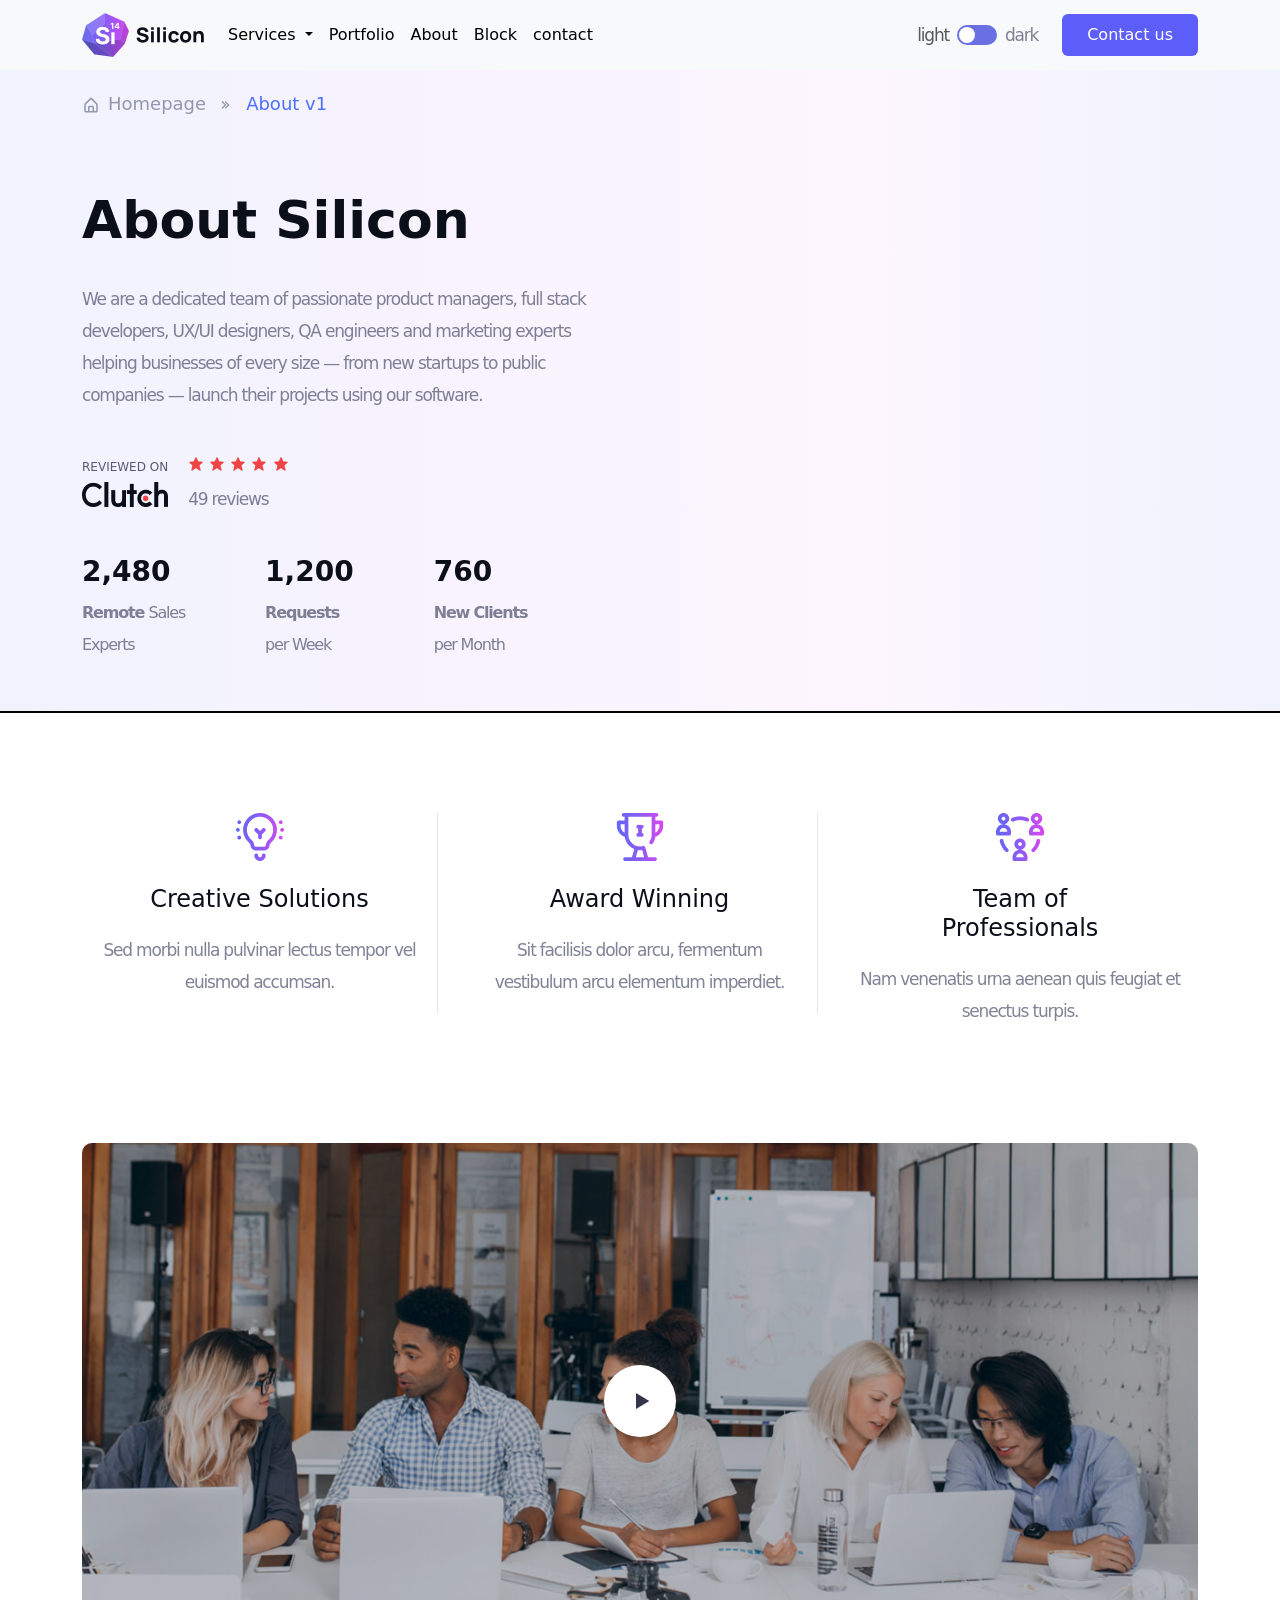
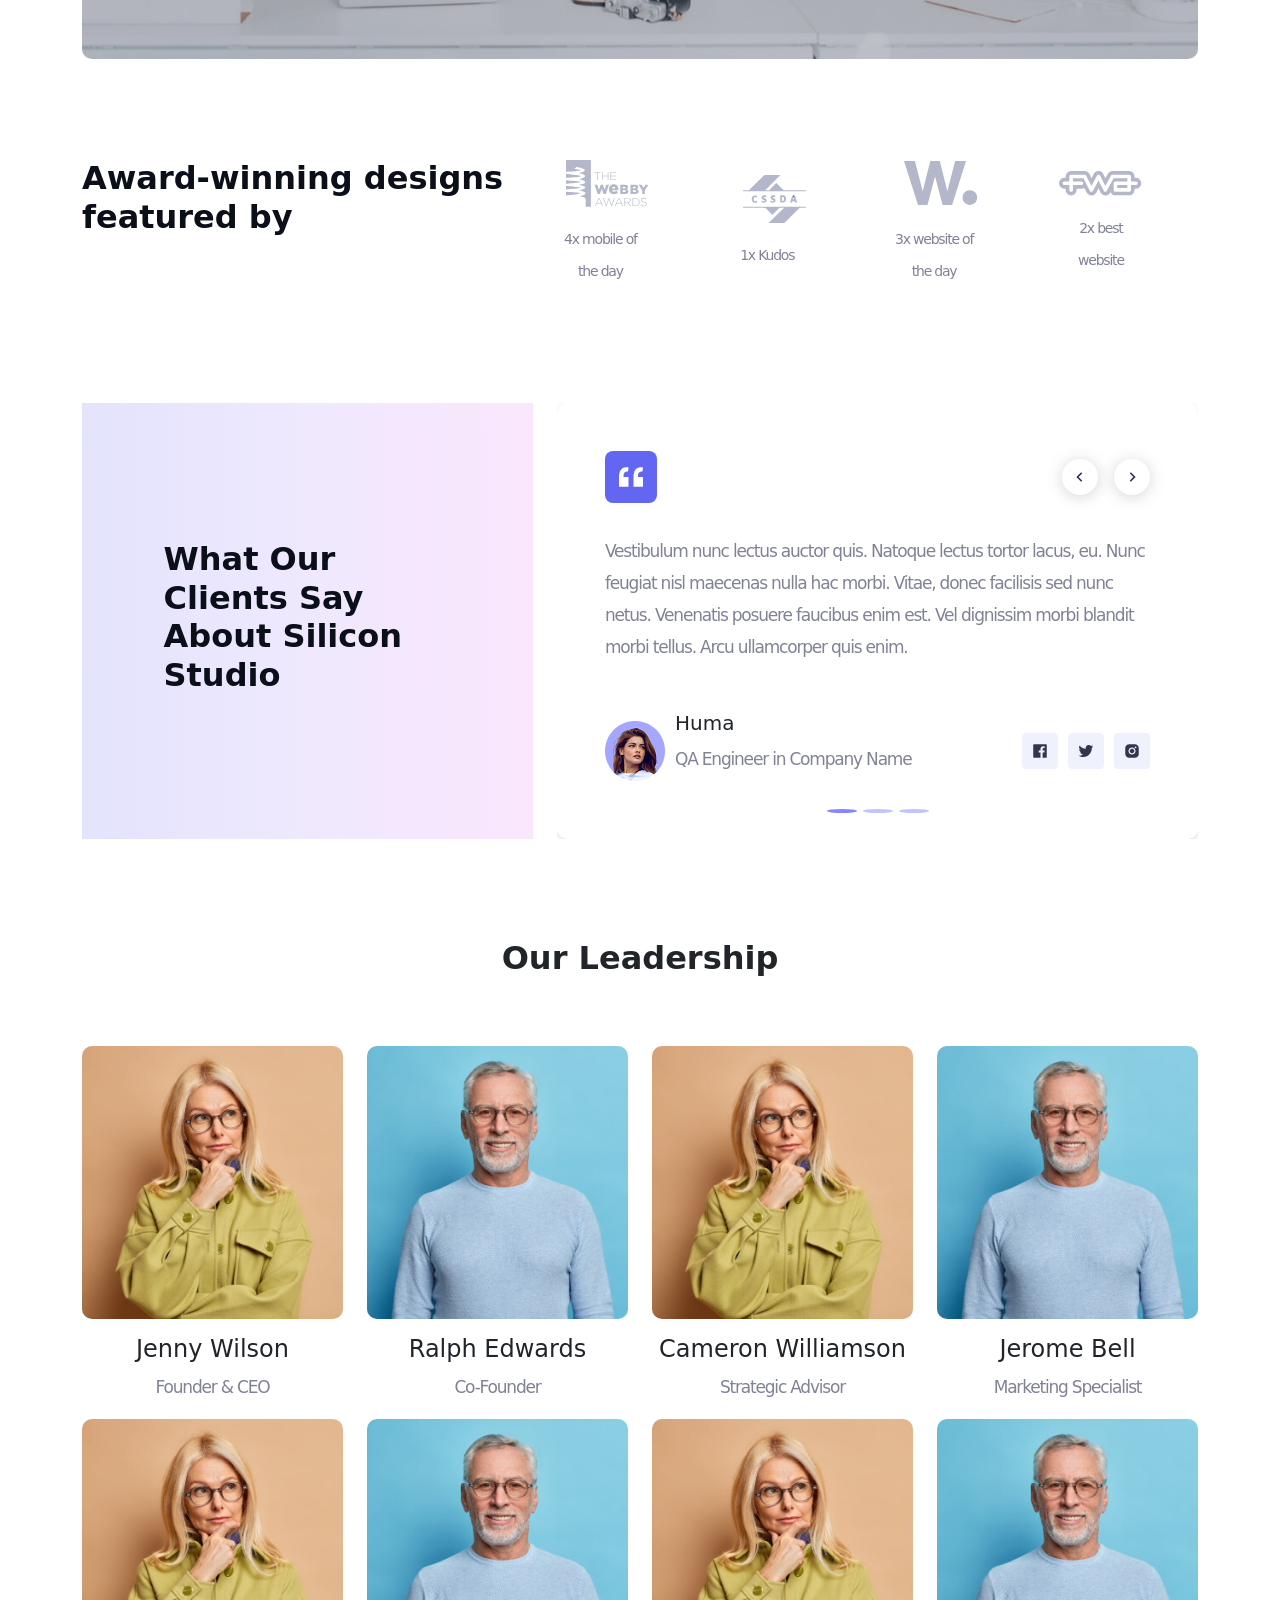
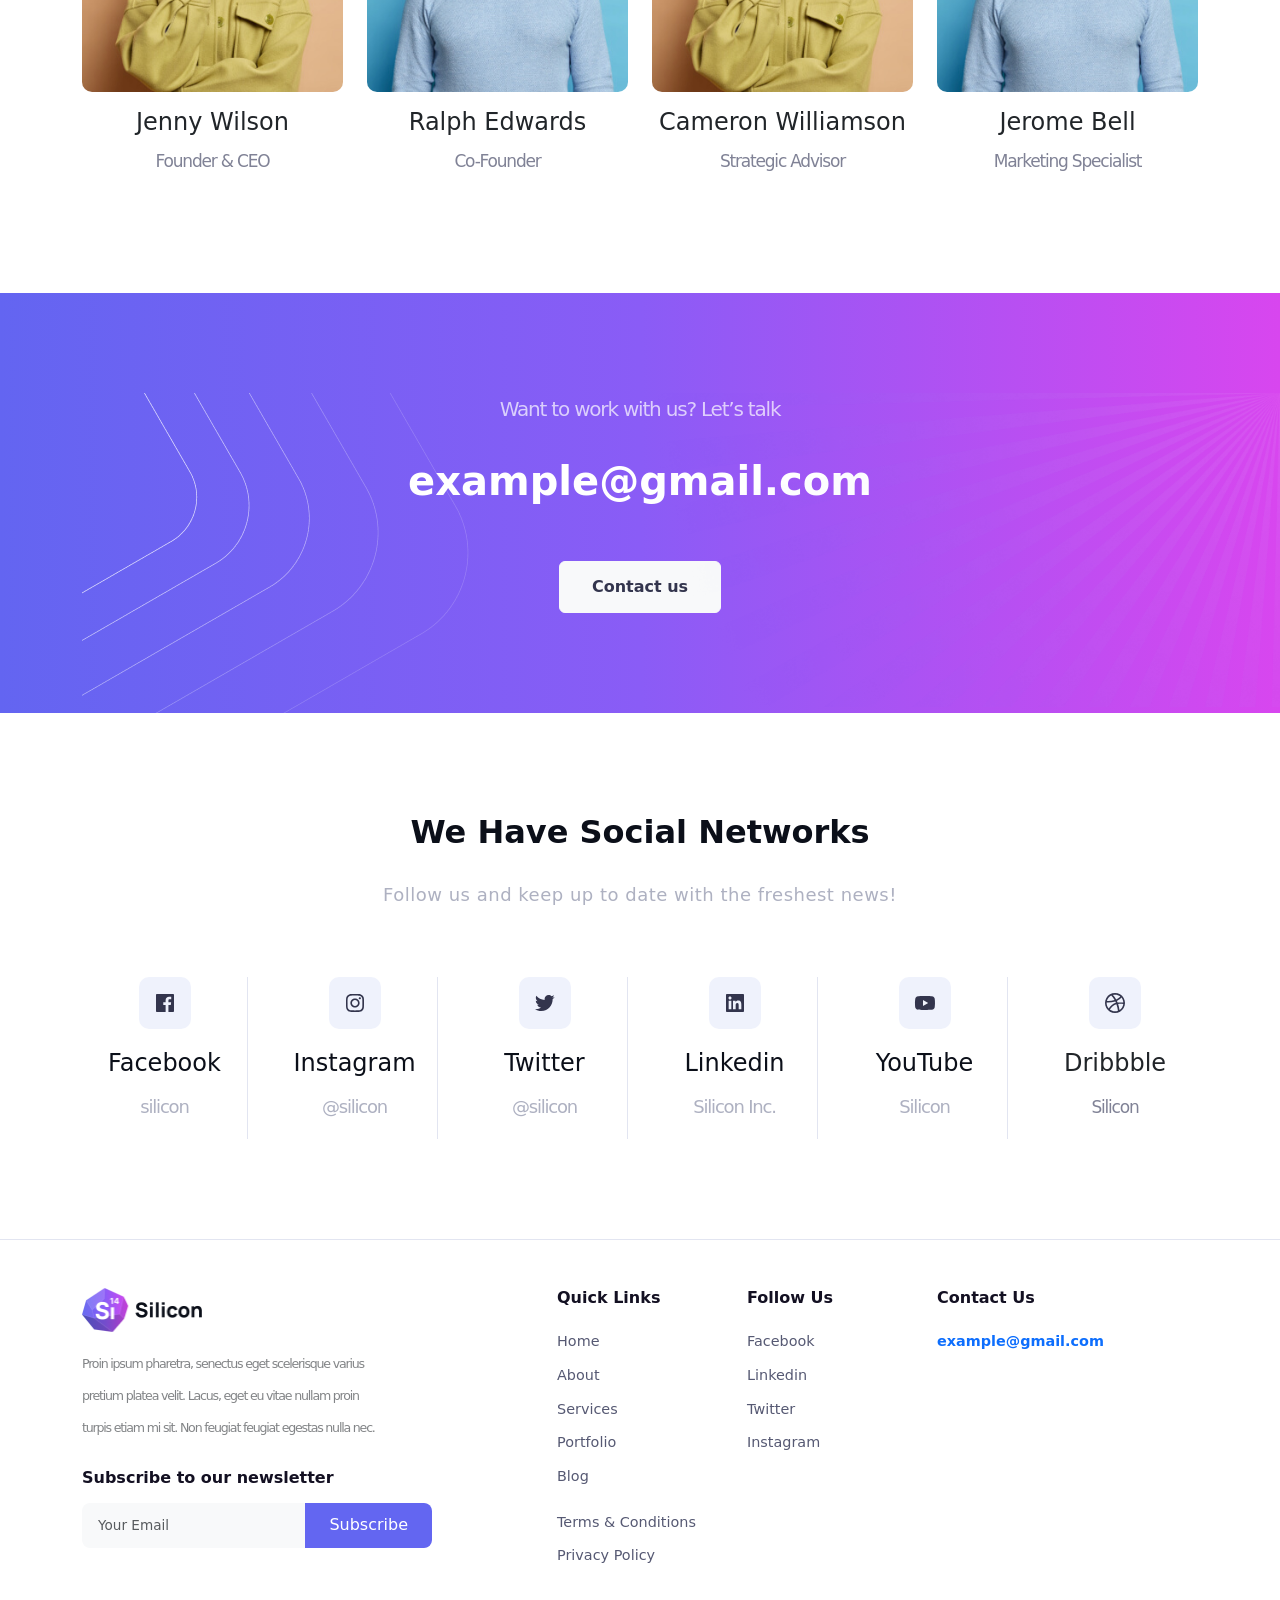
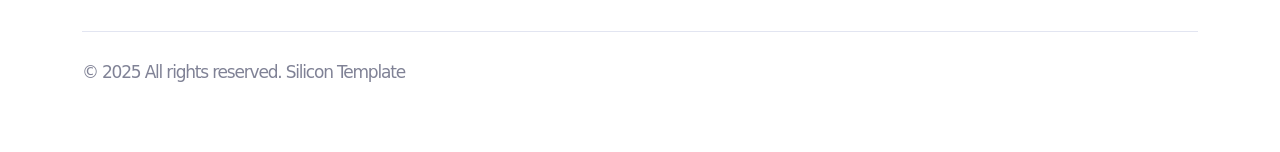
==== commit 3f232748: "Add files via upload" ====
--- a/index.html
+++ b/index.html
@@ -1,699 +1,817 @@
-<!doctype html>
-<html lang="en">
-
-<head>
-  <meta charset="utf-8" />
-  <meta name="viewport" content="width=device-width, initial-scale=1" />
-  <title>About Page</title>
-  <!-- font awesome cdn -->
-   <link rel="stylesheet" href="https://cdnjs.cloudflare.com/ajax/libs/font-awesome/7.0.1/css/all.min.css" integrity="sha512-2SwdPD6INVrV/lHTZbO2nodKhrnDdJK9/kg2XD1r9uGqPo1cUbujc+IYdlYdEErWNu69gVcYgdxlmVmzTWnetw==" crossorigin="anonymous" referrerpolicy="no-referrer" />
-  <link rel="stylesheet" href="./css/responsive.css" />
-  <link rel="stylesheet" href="./css/style.css" />
-  <!-- bootstrap-cdn -->
-  <link href="https://cdn.jsdelivr.net/npm/bootstrap@5.3.0/dist/css/bootstrap.min.css" rel="stylesheet">
-
-<body>
-
-  <!-- ==================== Dola--About--Page--Start ==================== -->
-
-  <!-- About Silicon Start -->
-
-  <section id="about">
-    <div class="col-6">
-      <div class="banner-img">
-        <img src="./about-images/" alt="banner">
-      </div>
-    </div>
-    <div class="container">
-      <div class="about-homepage">
-        <a href="#">
-          <div>
-            <img src="./about-images/about-home-icon.png" alt="home-icon" />
-          </div>
-          Homepage
-        </a>
-        <span class="right-arrow">
-          <div>
-            <img src="./about-images/about-right-arrow.png" alt="right-arrow" />
-          </div>
-        </span>
-        <a class="active">About v1</a>
-      </div>
-      <div class="banner-info">
-        <h1>About Silicon</h1>
-        <p>We are a dedicated team of passionate product managers, full stack developers, UX/UI designers, QA engineers
-          and marketing experts helping businesses of every size — from new startups to public companies — launch their
-          projects using our software.</p>
-        <div class="reviewed">
-          <div class="clutch">
-            <h6 class="text-uppercase">Reviewed On</h6>
-            <img src="./about-images/about-clutch.png" alt="">
-          </div>
-          <div class="reviews">
-            <div>
-              <img src="./about-images/about-red-star.png" alt="star">
-              <img src="./about-images/about-red-star.png" alt="star">
-              <img src="./about-images/about-red-star.png" alt="star">
-              <img src="./about-images/about-red-star.png" alt="star">
-              <img src="./about-images/about-red-star.png" alt="star">
-            </div>
-            <p>49 reviews</p>
-          </div>
-        </div>
-        <div class="number">
-          <div class="remote">
-            <h3>2,480</h3>
-            <p><span>Remote </span>Sales</p>
-            <p>Experts</p>
-          </div>
-          <div class="remote">
-            <h3>1,200</h3>
-            <p><span>Requests </span></p>
-            <p>per Week</p>
-          </div>
-          <div class="remote">
-            <h3>760</h3>
-            <p><span>New Clients </span></p>
-            <p>per Month</p>
-          </div>
-        </div>
-      </div>
-    </div>
-  </section>
-
-  <!-- About Silicon End -->
-
-  <!-- features Start -->
-
-  <section id="features">
-    <div class="container">
-      <div class="row g-4">
-        <div class="col-lg-4 col-md-6">
-          <div class="creative">
-            <div>
-              <img src="./about-images/about-light-img.png" alt="light-img">
-            </div>
-            <h4>Creative Solutions</h4>
-            <p>Sed morbi nulla pulvinar lectus tempor vel euismod accumsan.</p>
-          </div>
-        </div>
-        <div class="col-lg-4 col-md-6">
-          <div class="creative">
-            <div>
-              <img src="./about-images/cup-img.png" alt="light-img">
-            </div>
-            <h4>Award Winning</h4>
-            <p>Sit facilisis dolor arcu, fermentum vestibulum arcu elementum imperdiet.</p>
-          </div>
-        </div>
-        <div class="col-lg-4 col-md-6">
-          <div class="creative3">
-            <div>
-              <img src="./about-images/team.png" alt="light-img">
-            </div>
-            <h4>Team of Professionals</h4>
-            <p>Nam venenatis urna aenean quis feugiat et senectus turpis.</p>
-          </div>
-        </div>
-      </div>
-    </div>
-  </section>
-
-  <!-- features End -->
-
-  <!-- Video Start -->
-
-  <section id="video">
-    <div class="container">
-      <div class="video">
-        <img src="./about-images/video.png" alt="video">
-        <div class="play-button">
-          <div class="play">
-            <img src="./about-images/bx-play.png" alt="play">
-          </div>
-        </div>
-      </div>
-    </div>
-  </section>
-
-  <!-- Video End -->
-
-  <!-- Awards Start -->
-
-  <section id="awards">
-    <div class="container">
-      <div class="row g-4">
-        <div class="col-lg-5">
-          <h2><span>Award-winning designs</span> featured by</h2>
-        </div>
-        <div class="col-lg-7">
-          <div class="row awards-img">
-            <div class="col-md-2 col-4">
-              <div>
-                <div class="awards-ino">
-
-                  <svg width="100" height="48" viewBox="0 0 100 48" fill="none" xmlns="http://www.w3.org/2000/svg">
-                    <path d="M9 26.7346V30.3869C37.2606 28.7063 16.2433 27.8333 9 26.7346Z" fill="#B4B7C9" />
-                    <path d="M9 32.7695V36.356L9.23622 36.4151C30.7663 34.428 24.5864 33.7037 9 32.7695Z"
-                      fill="#B4B7C9" />
-                    <path
-                      d="M9 0.999756V12.7927C26.7193 12.1936 26.8068 11.1891 17.6176 9.97156L19.2705 7.96472C30.6156 9.70579 29.8962 12.5574 21.7495 13.9855C24.4793 14.9454 34.1553 16.7245 22.4577 20.242C24.3613 20.7592 35.0962 23.4165 21.7495 25.7903C23.8641 26.7453 35.0843 28.1149 22.2215 31.5749C25.5521 32.1219 34.1108 33.9465 22.8119 37.5954C27.0836 38.0423 27.5665 38.1905 28.7142 40.1927V47.8659H33.9084V0.999756H9Z"
-                      fill="#B4B7C9" />
-                    <path d="M9 21.1873V24.847C14.3159 23.8013 38.5803 23.377 9 21.1873Z" fill="#B4B7C9" />
-                    <path d="M9 14.9495V18.8257C25.6116 17.9321 31.224 16.7747 9 14.9495Z" fill="#B4B7C9" />
-                    <path d="M40.0099 13.4985H37.1758V12.9412H43.4478V13.4985H40.6143V21.0715H40.0099V13.4985Z"
-                      fill="#B4B7C9" />
-                    <path
-                      d="M44.9814 12.9412H45.5855V16.7045H50.789V12.9412H51.3931V21.0715H50.789V17.2616H45.5855V21.0715H44.9814V12.9412Z"
-                      fill="#B4B7C9" />
-                    <path
-                      d="M53.508 12.9412H59.2921V13.4985H54.1121V16.6927H58.7695V17.2504H54.1121V20.5142H59.3503V21.0715H53.5078V12.9412H53.508Z"
-                      fill="#B4B7C9" />
-                    <path
-                      d="M37.5977 25.7443H40.2957L41.902 31.0752L43.6789 25.7185H45.8772L47.6534 31.0752L49.2597 25.7443H51.9055L48.8255 35.0239H46.6008L44.7579 29.7199L42.9022 35.0239H40.6774L37.5977 25.7443Z"
-                      fill="#B4B7C9" />
-                    <path
-                      d="M51.9023 30.2749V30.2399C51.9023 27.4709 53.883 25.28 56.6876 25.28C59.9479 25.28 61.4547 27.6814 61.4547 30.4679C61.4547 30.6781 61.4547 30.9235 61.4375 31.1519H55.0927C55.3554 32.1857 56.1093 32.7114 57.1428 32.7114C57.9498 32.7114 58.563 32.4136 59.2466 31.7475L61.0864 33.2725C60.1754 34.4287 58.861 35.2001 56.9856 35.2001C54.0064 35.1999 51.9023 33.2022 51.9023 30.2749ZM58.3521 29.4514C58.2296 28.3992 57.5991 27.7331 56.6876 27.7331C55.8106 27.7331 55.2154 28.3992 55.0399 29.4514H58.3521Z"
-                      fill="#B4B7C9" />
-                    <path
-                      d="M63.2658 25.7458H67.9913C69.1498 25.7458 69.9657 26.0354 70.5055 26.5622C70.8738 26.9435 71.0977 27.4307 71.0977 28.0626V28.0888C71.0977 29.155 70.4921 29.7869 69.676 30.1424C70.7952 30.5107 71.5061 31.1426 71.5061 32.3933V32.4191C71.5061 33.9992 70.216 34.9599 68.0177 34.9599H63.2656V25.7458H63.2658ZM68.5835 28.5892C68.5835 28.0758 68.176 27.7995 67.4257 27.7995H65.7536V29.4183H67.3599C68.1366 29.4183 68.5835 29.155 68.5835 28.6154V28.5892ZM67.7018 31.2082H65.7539V32.9063H67.7282C68.5177 32.9063 68.9528 32.6036 68.9528 32.064V32.0378C68.9528 31.5376 68.5571 31.2082 67.7018 31.2082Z"
-                      fill="#B4B7C9" />
-                    <path
-                      d="M73.4768 25.7458H78.2023C79.3608 25.7458 80.1767 26.0354 80.7165 26.5622C81.0848 26.9435 81.3087 27.4307 81.3087 28.0626V28.0888C81.3087 29.155 80.7031 29.7869 79.8869 30.1424C81.0062 30.5107 81.7162 31.1426 81.7162 32.3933V32.4191C81.7162 33.9992 80.4268 34.9599 78.2287 34.9599H73.4766V25.7458H73.4768ZM78.7945 28.5892C78.7945 28.0758 78.387 27.7995 77.6367 27.7995H75.9646V29.4183H77.5709C78.3467 29.4183 78.7945 29.155 78.7945 28.6154V28.5892ZM77.9125 31.2082H75.9646V32.9063H77.939C78.7285 32.9063 79.1633 32.6036 79.1633 32.064V32.0378C79.1633 31.5376 78.7688 31.2082 77.9125 31.2082Z"
-                      fill="#B4B7C9" />
-                    <path
-                      d="M85.2331 31.5114L81.7188 25.7458H84.6282L86.5233 29.1022L88.4318 25.7458H91.2888L87.7863 31.472V34.9599H85.2334V31.5114H85.2331Z"
-                      fill="#B4B7C9" />
-                    <path
-                      d="M41.763 38.8982H42.3438L46.13 47.0868H45.4684L44.4346 44.8101H39.6373L38.6035 47.0868H37.9766L41.763 38.8982ZM44.1791 44.264L42.0422 39.5603L39.893 44.264H44.1791Z"
-                      fill="#B4B7C9" />
-                    <path
-                      d="M46.0859 38.9532H46.7597L49.3148 46.1893L51.6963 38.9294H52.1604L54.5421 46.1893L57.0973 38.9532H57.7242L54.7743 47.1418H54.2864L51.905 40.0796L49.5238 47.1418H49.0359L46.0859 38.9532Z"
-                      fill="#B4B7C9" />
-                    <path
-                      d="M61.6614 38.9031H62.2422L66.0284 47.0912H65.3668L64.333 44.815H59.5357L58.5019 47.0912H57.875L61.6614 38.9031ZM64.0776 44.2689L61.9406 39.5652L59.7914 44.2689H64.0776Z"
-                      fill="#B4B7C9" />
-                    <path
-                      d="M67.4219 38.9529H70.8368C71.8359 38.9529 72.6375 39.2663 73.1254 39.754C73.5087 40.1376 73.7409 40.6832 73.7409 41.264V41.2873C73.7409 42.6459 72.7304 43.4249 71.3594 43.6103L74.0425 47.0835H73.2756L70.6857 43.7153H68.026V47.0835H67.4219V38.9529ZM70.7672 43.169C72.1261 43.169 73.1363 42.4836 73.1363 41.3108V41.2873C73.1363 40.1958 72.2774 39.51 70.8019 39.51H68.026V43.169H70.7672Z"
-                      fill="#B4B7C9" />
-                    <path
-                      d="M75.5391 38.9529H78.2456C80.8008 38.9529 82.5665 40.7065 82.5665 42.995V43.0178C82.5665 45.3064 80.8008 47.0835 78.2456 47.0835H75.5391V38.9529ZM76.1432 39.51V46.5257H78.2456C80.5104 46.5257 81.9389 44.9808 81.9389 43.0414V43.0178C81.9389 41.0903 80.5104 39.5102 78.2456 39.5102H76.1432V39.51Z"
-                      fill="#B4B7C9" />
-                    <path
-                      d="M83.6797 45.9015L84.0746 45.4486C84.9698 46.2734 85.7942 46.6563 86.9903 46.6563C88.2092 46.6563 89.0457 45.9711 89.0457 45.0422V45.0187C89.0457 44.1593 88.5935 43.66 86.7469 43.2881C84.7958 42.8931 84.0048 42.2311 84.0048 40.9996V40.9763C84.0048 39.7684 85.1091 38.8396 86.6184 38.8396C87.804 38.8396 88.5816 39.1645 89.4058 39.8266L89.0231 40.3028C88.2563 39.6407 87.4894 39.3848 86.5956 39.3848C85.3993 39.3848 84.6098 40.0704 84.6098 40.9181V40.9416C84.6098 41.8009 85.0515 42.3235 86.9782 42.7185C88.8595 43.1016 89.6507 43.7755 89.6507 44.9602V44.9835C89.6507 46.2958 88.524 47.2019 86.9556 47.2019C85.655 47.2022 84.6552 46.7727 83.6797 45.9015Z"
-                      fill="#B4B7C9" />
-                  </svg>
-
-                </div>
-                <p>4x mobile of the day</p>
-              </div>
-            </div>
-            <div class="col-md-2 col-4">
-              <div>
-                <div class="awards-ino">
-
-                  <svg width="100" height="48" viewBox="0 0 100 48" fill="none" xmlns="http://www.w3.org/2000/svg">
-                    <g clip-path="url(#clip0_2_1112)">
-                      <path
-                        d="M58.9047 20.349C58.2049 20.294 57.4966 20.349 56.7947 20.3109C56.2768 20.2834 56.1203 20.5012 56.133 20.9895C56.1584 21.9388 56.1394 22.8901 56.1394 23.8415C56.1373 24.2284 56.1373 24.6153 56.1373 25.0022C56.1373 27.6258 56.1373 27.6258 58.7672 27.4863C60.9194 27.3721 62.0632 26.1459 62.0843 23.9303C62.1033 21.8056 60.9702 20.5117 58.9047 20.349ZM59.5791 25.5603C58.9579 26.1696 57.8011 25.9979 57.8011 25.9979V21.9536C57.8011 21.9536 58.9744 21.7379 59.5791 22.4885C59.5812 22.4906 59.5833 22.4927 59.5833 22.4948C59.7884 22.7041 59.911 22.9493 59.9786 23.2115C59.9786 23.2115 59.9786 23.2115 59.9786 23.2136C60.2408 23.9409 60.1325 25.0066 59.5791 25.5603Z"
-                        fill="#B4B7C9" />
-                      <path
-                        d="M72.8732 26.5513C72.3088 24.7437 71.7189 22.9467 71.1587 21.137C71.0149 20.6719 70.7866 20.4922 70.2665 20.4922C70.0593 20.4922 69.8373 20.5006 69.6111 20.5049C69.6111 20.5049 69.6238 22.101 69.6301 22.0926C69.8141 22.7966 69.979 23.3886 70.1206 23.9869C70.165 24.175 70.2644 24.4625 70.0065 24.5302C69.8817 24.5619 69.7464 24.5809 69.6111 24.5852C69.4758 24.5809 69.3405 24.5619 69.2158 24.5302C68.9578 24.4625 69.0572 24.175 69.1016 23.9869C69.2433 23.3886 69.4082 22.7966 69.5921 22.0926C69.5984 22.101 69.6111 20.5049 69.6111 20.5049C69.3849 20.5006 69.1629 20.4922 68.9557 20.4922C68.4357 20.4922 68.2073 20.6719 68.0636 21.137C67.5033 22.9467 66.9135 24.7437 66.349 26.5513C65.9938 27.6845 66.0044 27.6866 67.2686 27.6781C68.0192 27.6781 68.1946 27.6189 68.3321 26.8536C68.4779 26.0587 68.7718 26.1729 69.6111 26.1813C70.4504 26.1729 70.7443 26.0587 70.8902 26.8536C71.0276 27.6189 71.2031 27.6781 71.9536 27.6781C73.2178 27.6866 73.2284 27.6845 72.8732 26.5513Z"
-                        fill="#B4B7C9" />
-                      <path
-                        d="M46.4645 25.7647C46.4769 25.6914 46.5505 25.6421 46.6224 25.6616C47.3374 25.8552 47.9926 26.1463 48.6999 26.1364C49.0737 26.1311 49.4486 26.093 49.5297 25.6632C49.6033 25.2736 49.2627 25.1495 48.9695 25.0085C48.4644 24.7656 47.9547 24.525 47.4765 24.2349C46.1355 23.4214 46.1702 21.5667 47.541 20.7809C48.7063 20.1128 49.9069 20.3052 51.1189 20.6648C51.5464 20.7916 51.4359 20.8969 51.3247 21.2794C50.9959 22.2318 51.064 22.2914 50.5342 22.1635C50.0925 22.0567 49.6513 21.9314 49.2025 21.8791C48.9333 21.8479 48.6175 21.9079 48.5515 22.2707C48.494 22.5865 48.7486 22.6912 48.9644 22.8037C49.4317 23.0468 50.0682 23.3487 50.3688 23.5265C51.165 23.9979 51.6824 24.6755 51.5069 25.7083C51.3304 26.7467 50.705 27.2738 49.7209 27.5332C48.7492 27.7894 47.8287 27.6469 46.9327 27.3013C46.0877 26.9749 46.2416 27.0641 46.4645 25.7647Z"
-                        fill="#B4B7C9" />
-                      <path
-                        d="M37.5261 25.7645C37.5388 25.6911 37.6121 25.6419 37.684 25.6613C38.399 25.855 39.0542 26.1461 39.7616 26.1361C40.1353 26.1309 40.5102 26.0928 40.5914 25.663C40.6649 25.2734 40.3243 25.1493 40.0311 25.0083C39.526 24.7653 39.0163 24.5247 38.5381 24.2347C37.1971 23.4212 37.2318 21.5664 38.6026 20.7806C39.7679 20.1125 40.9685 20.3049 42.1805 20.6645C42.608 20.7914 42.4975 20.8967 42.3863 21.2791C42.0575 22.2315 42.1256 22.2912 41.5958 22.1633C41.1541 22.0565 40.7129 21.9311 40.2641 21.8789C39.995 21.8476 39.6791 21.9077 39.6131 22.2704C39.5556 22.5863 39.8102 22.6909 40.026 22.8034C40.4933 23.0465 41.1298 23.3484 41.4305 23.5262C42.2266 23.9977 42.744 24.6753 42.5685 25.708C42.392 26.7465 41.7666 27.2736 40.7825 27.533C39.8108 27.7892 38.8903 27.6467 37.9943 27.301C37.1493 26.9746 37.303 27.0638 37.5261 25.7645Z"
-                        fill="#B4B7C9" />
-                      <path
-                        d="M31.4521 20.5049C31.6331 20.526 31.8862 20.5338 32.1703 20.5909C32.5777 20.6656 33.399 20.8594 33.1872 21.3863C32.9557 21.9617 32.9045 22.6108 31.9437 22.1844C30.9642 21.7499 30.1936 22.1531 29.8913 23.1662C29.6369 24.0184 29.5242 24.9463 30.1619 25.679C30.6786 26.2727 31.36 26.1904 32.0752 26.0374C32.4487 25.9723 32.9242 25.4405 33.0377 26.1257C33.1246 26.6498 33.3267 27.2851 32.4692 27.59C29.8872 28.5073 27.6198 26.8828 27.7169 24.1247C27.7968 21.8438 29.0864 20.5218 31.4521 20.5049Z"
-                        fill="#B4B7C9" />
-                      <path d="M70.3465 20.4922H68.9336V22.0784H70.3465V20.4922Z" fill="#6366F1" />
-                      <path
-                        d="M81.9456 31.6328H19V32.6427H32.5171C35.1051 32.6808 37.693 32.7098 40.2809 32.7019C40.9289 32.7 41.3955 32.8793 41.853 33.3484C43.7711 35.3152 45.7552 37.2181 47.6546 39.2025C48.225 39.7984 48.5214 39.7247 49.0539 39.1849C51.008 37.2044 53.0114 35.2723 54.9995 33.3256C55.271 33.0599 55.5853 32.6413 56.0339 32.6425H60.1144C55.2162 37.5376 49.7419 42.9136 44.7808 47.8702C44.7388 47.9123 44.77 47.984 44.8297 47.984C45.1011 47.984 45.3569 47.984 45.6125 47.984C50.192 47.9842 54.7714 48.0017 59.3506 48.0017C60.4091 48.0017 60.347 48.0064 61.0914 47.2618C65.6241 42.7291 70.1722 38.2112 74.681 33.6546C75.1582 33.1723 75.4931 32.8328 76.0559 32.6427H81.9454V31.6328H81.9456Z"
-                        fill="#B4B7C9" />
-                      <path
-                        d="M59.8584 15.3203C59.8292 15.3203 59.8005 15.3138 59.7747 15.3002C59.4614 15.1362 59.1838 14.8876 58.91 14.6066C56.9191 12.5637 54.8733 10.5743 52.8797 8.53415C52.437 8.08109 52.2023 8.04325 51.7389 8.53162C49.7757 10.6005 47.7643 12.6235 45.7652 14.658C45.6176 14.8081 45.491 15.0789 45.322 15.2668C45.2899 15.3026 45.2428 15.3205 45.1948 15.3205H41.5722C41.4164 15.3205 41.3384 15.1326 41.4494 15.0233C46.377 10.1751 51.4611 4.98558 56.1872 0.338283C56.306 0.221583 56.2225 0.0207399 56.0559 0.0207399C55.8452 0.0205285 55.6323 0.0205285 55.5849 0.0205285C50.6894 0.0158774 45.7937 0.0258138 40.8984 2.13446e-05C40.3185 -0.00293845 40.0054 0.302343 39.6545 0.652232C34.9892 5.30079 30.313 9.93815 25.6623 14.6011C25.3883 14.8759 25.1137 15.1305 24.8046 15.2988C24.7781 15.3131 24.7483 15.3201 24.7183 15.3201H19.1742C19.078 15.3203 19 15.3983 19 15.4945V16.156C19 16.2522 19.078 16.3302 19.1742 16.3302H81.7712C81.8674 16.3302 81.9454 16.2522 81.9454 16.156V15.4945C81.9454 15.3983 81.8674 15.3203 81.7712 15.3203H59.8584V15.3203Z"
-                        fill="#B4B7C9" />
-                    </g>
-                    <defs>
-                      <clipPath id="clip0_2_1112">
-                        <rect width="100" height="48" fill="white" />
-                      </clipPath>
-                    </defs>
-                  </svg>
-
-                </div>
-                <p>1x Kudos</p>
-              </div>
-            </div>
-            <div class="col-md-2 col-4">
-              <div>
-                <div class="awards-ino">
-
-
-                  <svg width="100" height="48" viewBox="0 0 100 48" fill="none" xmlns="http://www.w3.org/2000/svg">
-                    <path
-                      d="M64.1587 2.00049L56.3282 32.1923L48.7839 2.00049H44.0284H39.2729L31.7286 32.1923L23.8981 2.00049H13L26.9731 45.8865H36.4841L44.0284 17.3753L51.5727 45.8865H61.0838L75.0568 2.00049H64.1587Z"
-                      fill="#B4B7C9" />
-                    <path
-                      d="M78.8574 31.3511C83.0501 31.3511 86.125 34.426 86.125 38.6187C86.125 42.8113 83.0501 45.8863 78.8574 45.8863C74.6648 45.8863 71.5898 42.8113 71.5898 38.6187C71.5898 34.426 74.6641 31.3511 78.8574 31.3511Z"
-                      fill="#B4B7C9" />
-                  </svg>
-
-
-                </div>
-                <p>3x website of the day</p>
-              </div>
-            </div>
-            <div class="col-md-2 col-4">
-              <div>
-                <div class="awards-ino">
-
-
-                  <svg width="83" height="25" viewBox="0 0 83 25" fill="none" xmlns="http://www.w3.org/2000/svg">
-                    <path
-                      d="M70.1417 3.65533C70.4502 3.65533 70.7402 3.73356 70.9934 3.871C71.5505 4.17366 71.9287 4.76388 71.9287 5.44231V10.5191H76.8432C77.8301 10.5191 78.6301 11.3191 78.6301 12.306C78.6301 13.293 77.8301 14.0933 76.8432 14.0933H71.9287V18.911C71.9287 19.8979 71.1287 20.698 70.1417 20.698C69.9341 20.698 56.4544 20.6926 56.4544 20.6926C55.4673 20.6926 54.6672 19.8926 54.6672 18.9054V12.2249H54.6714C54.7143 11.276 55.4948 10.5191 56.4544 10.5191H68.3548V7.22928H54.6192L48.1003 19.3255C47.9962 19.8609 47.6514 20.3427 47.1219 20.5971C46.8726 20.717 46.6092 20.7738 46.3499 20.7738C45.7302 20.7738 45.1336 20.4489 44.8061 19.887C44.7401 19.7863 44.684 19.6798 44.6397 19.5692L39.4915 9.4639L34.2834 19.344C34.058 19.8733 33.7285 20.3424 33.199 20.5971C32.9497 20.717 32.6862 20.7738 32.4272 20.7738C31.8073 20.7738 31.2109 20.4492 30.8832 19.8872C30.8169 19.7863 30.7609 19.6796 30.7163 19.5685L24.4301 7.22903H13.931V10.5188H22.4196C23.4066 10.5188 24.2066 11.3189 24.2066 12.3058C24.2066 13.2927 23.4066 14.093 22.4196 14.093H13.931V19.0077C13.931 19.9947 13.1309 20.7947 12.144 20.7947C11.1571 20.7947 10.3568 19.9947 10.3568 19.0077V14.0933H5.44255C4.45561 14.0933 3.65533 13.2932 3.65533 12.306C3.65533 11.3191 4.45536 10.5191 5.44255 10.5191H10.3568V5.44231C10.3568 4.76388 10.735 4.17366 11.2921 3.871C11.5453 3.73356 11.8355 3.65533 12.144 3.65533H25.4657C25.7555 3.65533 26.0284 3.72576 26.2704 3.84834C26.6442 4.01453 26.9634 4.30818 27.1545 4.70563L32.4233 15.0483L37.7089 5.17035C37.9748 4.6296 38.122 4.14369 38.6929 3.86905C38.9422 3.74915 39.2057 3.69237 39.4647 3.69237C39.9067 3.69237 40.3371 3.85735 40.6666 4.15563C40.9921 4.41028 41.1427 4.58257 41.3662 5.01536L46.3462 15.048L51.9357 4.67737C52.0812 4.42198 52.2808 4.21704 52.5108 4.06668C52.8203 3.80959 53.218 3.65485 53.652 3.65485H70.1417V3.65533ZM58.1605 17.1184H68.3548V14.0933H58.1603V17.1184H58.1605ZM70.1417 0H53.652C52.4545 0 51.286 0.398188 50.3383 1.12511C49.6933 1.58349 49.1496 2.18321 48.759 2.86992L48.738 2.90648L48.7181 2.94352L46.4376 7.17469C46.4376 7.17469 43.7902 1.99167 43.0218 1.35978C42.0322 0.506142 40.7745 0.0375281 39.4647 0.0375281C38.6552 0.0375281 37.8403 0.223463 37.1085 0.57535C35.69 1.25743 34.9053 2.50756 34.2361 3.97993L32.5144 7.17445L30.4248 3.07267C29.8765 1.96121 28.9617 1.06809 27.8376 0.54562C27.1002 0.188372 26.2821 0 25.4657 0H12.144C11.2389 0 10.3412 0.227849 9.54749 0.658935C7.79195 1.61249 6.70145 3.44527 6.70145 5.44231V6.86374H5.44255C2.44152 6.86374 0 9.30526 0 12.306C0 15.3071 2.44152 17.7484 5.44255 17.7484H6.70145V19.0077C6.70145 22.0085 9.14297 24.45 12.144 24.45C15.1448 24.45 17.5863 22.0085 17.5863 19.0077V17.7484H22.4196C23.4655 17.7484 24.4437 17.4518 25.274 16.9383L27.4048 21.1208C27.5115 21.3598 27.636 21.5923 27.7766 21.8145C28.759 23.43 30.5315 24.4291 32.4272 24.4291C33.237 24.4291 34.0519 24.2429 34.7834 23.891C36.111 23.2528 37.2642 22.1754 37.8532 20.7947L39.4011 17.3377L41.3292 21.122C41.4354 21.3598 41.559 21.5908 41.6991 21.8121C42.6811 23.429 44.4542 24.4288 46.3506 24.4288C47.1604 24.4288 47.975 24.2427 48.7068 23.891C49.9511 23.293 50.9183 22.2339 51.4162 20.9621C52.2291 22.9465 54.1818 24.3477 56.4552 24.3477L70.1424 24.3516C73.1432 24.3516 75.5848 22.0088 75.5848 19.0077V17.7484H76.8439C79.8447 17.7484 82.2862 15.3071 82.2862 12.306C82.2862 9.30526 79.8447 6.86374 76.8439 6.86374H75.5848V5.44231C75.5848 3.44527 74.4942 1.61249 72.739 0.658935C71.9445 0.227849 71.0468 0 70.1417 0Z"
-                      fill="#B4B7C9" />
-                  </svg>
-
-                </div>
-                <p>2x best website</p>
-              </div>
-            </div>
-          </div>
-        </div>
-      </div>
-    </div>
-  </section>
-
-  <!-- Awards End -->
-
-  <!-- Testimonials Start -->
-
-  <section id="testimonials">
-    <div class="container">
-      <div class="row">
-        <div class="col-lg-5">
-          <div class="client">
-            <h2>
-              What Our Clients Say About Silicon Studio
-            </h2>
-          </div>
-        </div>
-        <div class="col-lg-7">
-          <div id="carouselExampleIndicators" class="carousel slide">
-            <div class="carousel-indicators">
-              <button type="button" data-bs-target="#carouselExampleIndicators" data-bs-slide-to="0" class="active"
-                aria-current="true" aria-label="Slide 1"></button>
-              <button type="button" data-bs-target="#carouselExampleIndicators" data-bs-slide-to="1"
-                aria-label="Slide 2"></button>
-              <button type="button" data-bs-target="#carouselExampleIndicators" data-bs-slide-to="2"
-                aria-label="Slide 3"></button>
-            </div>
-            <div class="carousel-inner">
-              <div class="carousel-item active">
-                <div class="testimonials">
-                  <div class="testimonial-info">
-                    <div class="come">
-                      <img src="./about-images/coma.png" alt="coma">
-                    </div>
-                    <div class="arrow">
-                      <div class="testimonials-arrow">
-                        <img src="./about-images/left-arrow.png" alt="arrow">
-                      </div>
-                      <div class="testimonials-arrow">
-                        <img src="./about-images/right-arrow.png" alt="arrow">
-                      </div>
-                    </div>
-                  </div>
-                  <p>
-                    Vestibulum nunc lectus auctor quis. Natoque lectus tortor lacus, eu. Nunc feugiat nisl maecenas
-                    nulla hac
-                    morbi. Vitae, donec facilisis sed nunc netus. Venenatis posuere faucibus enim est. Vel dignissim
-                    morbi
-                    blandit morbi tellus. Arcu ullamcorper quis enim.
-                  </p>
-                  <div class="facebook">
-                    <div class="tes-bottom">
-                      <div>
-                        <img src="./about-images/testimonials-img.png" alt="person">
-                      </div>
-                      <div class="tes-text">
-                        <h5>Huma</h5>
-                        <p class="qa">QA Engineer in Company Name</p>
-                      </div>
-                    </div>
-                    <div class="face">
-                      <div>
-                        <img src="./about-images/face.png" alt="face">
-                      </div>
-                      <div>
-                        <img src="./about-images/twitter.png" alt="twitter">
-                      </div>
-                      <div>
-                        <img src="./about-images/instagram.png" alt="instagram">
-                      </div>
-                    </div>
-                  </div>
-                </div>
-              </div>
-              <div class="carousel-item">
-                <div class="testimonials">
-                  <div class="testimonial-info">
-                    <div class="come">
-                      <img src="./about-images/coma.png" alt="coma">
-                    </div>
-                    <div class="arrow">
-                      <div class="testimonials-arrow">
-                        <img src="./about-images/left-arrow.png" alt="arrow">
-                      </div>
-                      <div class="testimonials-arrow">
-                        <img src="./about-images/right-arrow.png" alt="arrow">
-                      </div>
-                    </div>
-                  </div>
-                  <p>
-                    Vestibulum nunc lectus auctor quis. Natoque lectus tortor lacus, eu. Nunc feugiat nisl maecenas
-                    nulla hac
-                    morbi. Vitae, donec facilisis sed nunc netus. Venenatis posuere faucibus enim est. Vel dignissim
-                    morbi
-                    blandit morbi tellus. Arcu ullamcorper quis enim.
-                  </p>
-                  <div class="facebook">
-                    <div class="tes-bottom">
-                      <div>
-                        <img src="./about-images/testimonials-img.png" alt="person">
-                      </div>
-                      <div class="tes-text">
-                        <h5>Anika</h5>
-                        <p class="qa">QA Engineer in Company Name</p>
-                      </div>
-                    </div>
-                    <div class="face">
-                      <div>
-                        <img src="./about-images/face.png" alt="face">
-                      </div>
-                      <div>
-                        <img src="./about-images/twitter.png" alt="twitter">
-                      </div>
-                      <div>
-                        <img src="./about-images/instagram.png" alt="instagram">
-                      </div>
-                    </div>
-                  </div>
-                </div>
-              </div>
-              <div class="carousel-item">
-                <div class="testimonials">
-                  <div class="testimonial-info">
-                    <div class="come">
-                      <img src="./about-images/coma.png" alt="coma">
-                    </div>
-                    <div class="arrow">
-                      <div class="testimonials-arrow">
-                        <img src="./about-images/left-arrow.png" alt="arrow">
-                      </div>
-                      <div class="testimonials-arrow">
-                        <img src="./about-images/right-arrow.png" alt="arrow">
-                      </div>
-                    </div>
-                  </div>
-                  <p>
-                    Vestibulum nunc lectus auctor quis. Natoque lectus tortor lacus, eu. Nunc feugiat nisl maecenas
-                    nulla hac
-                    morbi. Vitae, donec facilisis sed nunc netus. Venenatis posuere faucibus enim est. Vel dignissim
-                    morbi
-                    blandit morbi tellus. Arcu ullamcorper quis enim.
-                  </p>
-                  <div class="facebook">
-                    <div class="tes-bottom">
-                      <div>
-                        <img src="./about-images/testimonials-img.png" alt="person">
-                      </div>
-                      <div class="tes-text">
-                        <h5>Bonika</h5>
-                        <p class="qa">QA Engineer in Company Name</p>
-                      </div>
-                    </div>
-                    <div class="face">
-                      <div>
-                        <img src="./about-images/face.png" alt="face">
-                      </div>
-                      <div>
-                        <img src="./about-images/twitter.png" alt="twitter">
-                      </div>
-                      <div>
-                        <img src="./about-images/instagram.png" alt="instagram">
-                      </div>
-                    </div>
-                  </div>
-                </div>
-              </div>
-            </div>
-          </div>
-        </div>
-      </div>
-    </div>
-  </section>
-
-  <!-- Testimonials End -->
-
-  <!-- Our Leadership Start -->
-
-  <section id="team">
-    <div class="container">
-      <h2>Our Leadership</h2>
-      <div class="row g-4">
-        <div class="col-lg-3 col-6">
-          <div class="team-img">
-            <img src="./about-images/team2.png" alt="team1">
-          </div>
-          <div class="team-text">
-            <h4>Jenny Wilson</h4>
-            <p>Founder & CEO</p>
-          </div>
-        </div>
-        <div class="col-lg-3 col-6">
-          <div class="team-img">
-            <img src="./about-images/team1.png" alt="team1">
-          </div>
-          <div class="team-text">
-            <h4>Ralph Edwards</h4>
-            <p>Co-Founder</p>
-          </div>
-        </div>
-        <div class="col-lg-3 col-6">
-          <div class="team-img">
-            <img src="./about-images/team2.png" alt="team1">
-          </div>
-          <div class="team-text">
-            <h4>Cameron Williamson</h4>
-            <p>Strategic Advisor</p>
-          </div>
-        </div>
-        <div class="col-lg-3 col-6">
-          <div class="team-img">
-            <img src="./about-images/team1.png" alt="team1">
-          </div>
-          <div class="team-text">
-            <h4>Jerome Bell</h4>
-            <p>Marketing Specialist</p>
-          </div>
-        </div>
-
-      </div>
-      <div class="row g-4">
-        <div class="col-lg-3 col-6">
-          <div class="team-img">
-            <img src="./about-images/team2.png" alt="team1">
-          </div>
-          <div class="team-text">
-            <h4>Jenny Wilson</h4>
-            <p>Founder & CEO</p>
-          </div>
-        </div>
-        <div class="col-lg-3 col-6">
-          <div class="team-img">
-            <img src="./about-images/team1.png" alt="team1">
-          </div>
-          <div class="team-text">
-            <h4>Ralph Edwards</h4>
-            <p>Co-Founder</p>
-          </div>
-        </div>
-        <div class="col-lg-3 col-6">
-          <div class="team-img">
-            <img src="./about-images/team2.png" alt="team1">
-          </div>
-          <div class="team-text">
-            <h4>Cameron Williamson</h4>
-            <p>Strategic Advisor</p>
-          </div>
-        </div>
-        <div class="col-lg-3 col-6">
-          <div class="team-img">
-            <img src="./about-images/team1.png" alt="team1">
-          </div>
-          <div class="team-text">
-            <h4>Jerome Bell</h4>
-            <p>Marketing Specialist</p>
-          </div>
-        </div>
-      </div>
-    </div>
-  </section>
-
-  <!-- Our Leadership End -->
-
-  <!-- Contact Start -->
-
-  <section id="contact">
-    <div class="container">
-      <div class="row">
-        <div class="col-lg-6">
-          <div class="contact-img">
-            <img src="./about-images/contact-img2.png" alt="contact-img">
-          </div>
-        </div>
-        <div class="col-lg-6">
-          <div class="contact-img">
-            <img src="./about-images/contact-img.png" alt="contact-img">
-          </div>
-        </div>
-      </div>
-      <div class="contact-info">
-        <p>Want to work with us? Let’s talk</p>
-        <h2>example@gmail.com</h2>
-        <button type="button" class="btn btn-light">Contact us</button>
-      </div>
-    </div>
-  </section>
-
-  <!-- Contact End -->
-
-  <!-- Socials Start -->
-
-  <section id="socials">
-    <div class="container">
-      <div class="socials-heading">
-        <h2>We Have Social Networks</h2>
-        <p>Follow us and keep up to date with the freshest news!</p>
-      </div>
-      <div class="row g-4">
-        <div class="col-lg-2 col-6 col-md-3">
-          <div class="creative">
-            <div class="socials-svg">
-              <svg width="24" height="24" viewBox="0 0 24 24" fill="none" xmlns="http://www.w3.org/2000/svg">
-                <path
-                  d="M20 3H4C3.447 3 3 3.448 3 4V20C3 20.552 3.447 21 4 21H12.615V14.04H10.277V11.315H12.615V9.315C12.615 6.99 14.035 5.723 16.115 5.723C16.814 5.721 17.514 5.757 18.21 5.83V8.25H16.775C15.647 8.25 15.427 8.788 15.427 9.575V11.31H18.124L17.774 14.035H15.426V21H20C20.553 21 21 20.552 21 20V4C21 3.448 20.553 3 20 3Z"
-                  fill="#33354D" />
-              </svg>
-            </div>
-            <h4>Facebook</h4>
-            <p>silicon</p>
-          </div>
-
-        </div>
-        <div class="col-lg-2 col-6 col-md-3">
-          <div class="creative">
-            <div class="socials-svg">
-
-              <svg width="24" height="24" viewBox="0 0 24 24" fill="none" xmlns="http://www.w3.org/2000/svg">
-                <path
-                  d="M11.999 7.37695C9.44498 7.37695 7.37598 9.44695 7.37598 12C7.37598 14.554 9.44498 16.624 11.999 16.624C14.551 16.624 16.622 14.554 16.622 12C16.622 9.44695 14.551 7.37695 11.999 7.37695ZM11.999 15.004C10.34 15.004 8.99498 13.659 8.99498 12.001C8.99498 10.342 10.34 8.99795 11.999 8.99795C13.658 8.99795 15.001 10.342 15.001 12.001C15.001 13.659 13.658 15.004 11.999 15.004Z"
-                  fill="#33354D" />
-                <path
-                  d="M16.806 8.28491C17.4014 8.28491 17.884 7.80227 17.884 7.20691C17.884 6.61154 17.4014 6.12891 16.806 6.12891C16.2107 6.12891 15.728 6.61154 15.728 7.20691C15.728 7.80227 16.2107 8.28491 16.806 8.28491Z"
-                  fill="#33354D" />
-                <path
-                  d="M20.533 6.11088C20.064 4.90188 19.109 3.94588 17.9 3.47888C17.201 3.21588 16.462 3.07488 15.714 3.05888C14.751 3.01688 14.446 3.00488 12.004 3.00488C9.56195 3.00488 9.24895 3.00488 8.29395 3.05888C7.54795 3.07388 6.80895 3.21488 6.10995 3.47888C4.89995 3.94588 3.94495 4.90188 3.47695 6.11088C3.21395 6.81088 3.07295 7.54888 3.05795 8.29688C3.01495 9.25888 3.00195 9.56388 3.00195 12.0069C3.00195 14.4489 3.00195 14.7599 3.05795 15.7169C3.07295 16.4649 3.21395 17.2029 3.47695 17.9039C3.94595 19.1119 4.90095 20.0679 6.11095 20.5359C6.80695 20.8079 7.54595 20.9619 8.29595 20.9859C9.25895 21.0279 9.56395 21.0409 12.006 21.0409C14.448 21.0409 14.761 21.0409 15.716 20.9859C16.463 20.9709 17.202 20.8289 17.902 20.5669C19.111 20.0979 20.066 19.1429 20.535 17.9339C20.798 17.2339 20.939 16.4959 20.954 15.7479C20.997 14.7859 21.01 14.4809 21.01 12.0379C21.01 9.59488 21.01 9.28488 20.954 8.32788C20.941 7.56988 20.801 6.81888 20.533 6.11088ZM19.315 15.6429C19.308 16.2189 19.204 16.7899 19.004 17.3309C18.699 18.1179 18.078 18.7399 17.292 19.0419C16.757 19.2409 16.193 19.3449 15.622 19.3529C14.672 19.3969 14.404 19.4079 11.968 19.4079C9.52995 19.4079 9.28095 19.4079 8.31295 19.3529C7.74395 19.3459 7.17795 19.2409 6.64395 19.0419C5.85495 18.7409 5.22995 18.1189 4.92495 17.3309C4.72895 16.7969 4.62295 16.2319 4.61395 15.6619C4.57095 14.7119 4.56095 14.4439 4.56095 12.0079C4.56095 9.57088 4.56095 9.32188 4.61395 8.35288C4.62095 7.77688 4.72495 7.20688 4.92495 6.66588C5.22995 5.87688 5.85495 5.25588 6.64395 4.95388C7.17795 4.75588 7.74395 4.65088 8.31295 4.64288C9.26395 4.59988 9.53095 4.58788 11.968 4.58788C14.405 4.58788 14.655 4.58788 15.622 4.64288C16.193 4.64988 16.757 4.75488 17.292 4.95388C18.078 5.25688 18.699 5.87888 19.004 6.66588C19.2 7.19988 19.306 7.76488 19.315 8.33488C19.358 9.28588 19.369 9.55288 19.369 11.9899C19.369 14.4259 19.369 14.6879 19.326 15.6439H19.315V15.6429Z"
-                  fill="#33354D" />
-              </svg>
-
-            </div>
-            <h4>Instagram</h4>
-            <p>@silicon</p>
-          </div>
-
-        </div>
-        <div class="col-lg-2 col-6 col-md-3">
-          <div class="creative">
-            <div class="socials-svg">
-
-              <svg width="24" height="24" viewBox="0 0 24 24" fill="none" xmlns="http://www.w3.org/2000/svg">
-                <path
-                  d="M19.633 7.99704C19.646 8.17204 19.646 8.34604 19.646 8.52004C19.646 13.845 15.593 19.981 8.186 19.981C5.904 19.981 3.784 19.32 2 18.172C2.324 18.209 2.636 18.222 2.973 18.222C4.856 18.222 6.589 17.586 7.974 16.501C6.203 16.464 4.719 15.304 4.207 13.708C4.456 13.745 4.706 13.77 4.968 13.77C5.329 13.77 5.692 13.72 6.029 13.633C4.182 13.259 2.799 11.638 2.799 9.68004V9.63004C3.336 9.92904 3.959 10.116 4.619 10.141C3.534 9.41904 2.823 8.18404 2.823 6.78704C2.823 6.03904 3.022 5.35304 3.371 4.75504C5.354 7.19804 8.335 8.79504 11.677 8.97004C11.615 8.67004 11.577 8.35904 11.577 8.04704C11.577 5.82704 13.373 4.01904 15.605 4.01904C16.765 4.01904 17.812 4.50504 18.548 5.29104C19.458 5.11604 20.33 4.77904 21.104 4.31804C20.805 5.25304 20.168 6.03904 19.333 6.53804C20.144 6.45004 20.93 6.22604 21.652 5.91404C21.104 6.71204 20.419 7.42304 19.633 7.99704Z"
-                  fill="#33354D" />
-              </svg>
-
-            </div>
-            <h4>Twitter</h4>
-            <p>@silicon</p>
-          </div>
-
-        </div>
-        <div class="col-lg-2 col-6 col-md-3">
-          <div class="creative">
-            <div class="socials-svg">
-              <svg width="24" height="24" viewBox="0 0 24 24" fill="none" xmlns="http://www.w3.org/2000/svg">
-                <path
-                  d="M20 3H4C3.447 3 3 3.448 3 4V20C3 20.552 3.447 21 4 21H20C20.553 21 21 20.552 21 20V4C21 3.448 20.553 3 20 3ZM8.339 18.337H5.667V9.747H8.339V18.337ZM7.003 8.574C6.147 8.574 5.455 7.88 5.455 7.026C5.455 6.172 6.146 5.478 7.003 5.478C7.857 5.478 8.551 6.171 8.551 7.026C8.551 7.881 7.857 8.574 7.003 8.574ZM18.338 18.337H15.669V14.16C15.669 13.164 15.651 11.883 14.281 11.883C12.891 11.883 12.68 12.969 12.68 14.09V18.338H10.013V9.748H12.573V10.922H12.61C12.965 10.247 13.837 9.535 15.134 9.535C17.838 9.535 18.337 11.313 18.337 13.627V18.337H18.338Z"
-                  fill="#33354D" />
-              </svg>
-
-            </div>
-            <h4>Linkedin</h4>
-            <p>Silicon Inc.</p>
-          </div>
-
-        </div>
-        <div class="col-lg-2 col-6 col-md-3">
-          <div class="creative">
-            <div class="socials-svg">
-
-              <svg width="24" height="24" viewBox="0 0 24 24" fill="none" xmlns="http://www.w3.org/2000/svg">
-                <path
-                  d="M21.5931 7.20301C21.3631 6.34501 20.6881 5.66801 19.8311 5.43701C18.2651 5.00701 12.0001 5.00001 12.0001 5.00001C12.0001 5.00001 5.73609 4.99301 4.16909 5.40401C3.32909 5.63301 2.63509 6.32501 2.40309 7.18201C1.99009 8.74801 1.98609 11.996 1.98609 11.996C1.98609 11.996 1.98209 15.26 2.39209 16.81C2.62209 17.667 3.29709 18.344 4.15509 18.575C5.73709 19.005 11.9851 19.012 11.9851 19.012C11.9851 19.012 18.2501 19.019 19.8161 18.609C20.6721 18.379 21.3501 17.703 21.5831 16.846C21.9971 15.281 22.0001 12.034 22.0001 12.034C22.0001 12.034 22.0201 8.76901 21.5931 7.20301ZM9.99609 15.005L10.0011 9.00501L15.2081 12.01L9.99609 15.005Z"
-                  fill="#33354D" />
-              </svg>
-
-            </div>
-            <h4>YouTube</h4>
-            <p>Silicon</p>
-          </div>
-
-        </div>
-        <div class="col-lg-2 col-6 col-md-3">
-          <div class="creative8">
-            <div class="socials-svg">
-
-              <svg width="24" height="24" viewBox="0 0 24 24" fill="none" xmlns="http://www.w3.org/2000/svg">
-                <path
-                  d="M20.66 6.98C19.766 5.447 18.553 4.233 17.019 3.34C15.486 2.447 13.813 2 12 2C10.187 2 8.514 2.447 6.98 3.34C5.447 4.233 4.233 5.447 3.34 6.98C2.447 8.513 2 10.187 2 12C2 13.813 2.446 15.487 3.34 17.02C4.234 18.554 5.447 19.767 6.981 20.66C8.514 21.553 10.187 22 12 22C13.813 22 15.486 21.553 17.02 20.66C18.553 19.767 19.767 18.554 20.661 17.02C21.554 15.487 22 13.813 22 12C22 10.187 21.554 8.513 20.66 6.98ZM12 3.66C14 3.66 15.772 4.3 17.32 5.579C16.4 6.753 15.034 7.719 13.22 8.479C12.218 6.666 11.132 5.152 9.959 3.939C10.641 3.753 11.319 3.66 12 3.66ZM5.51 6.8C6.264 5.853 7.166 5.114 8.221 4.58C9.433 5.781 10.546 7.28 11.561 9.08C9.561 9.68 7.447 9.98 5.22 9.98C4.647 9.98 4.214 9.967 3.92 9.94C4.227 8.793 4.757 7.747 5.51 6.8ZM3.66 12C3.66 11.946 3.663 11.88 3.67 11.8C3.677 11.72 3.68 11.654 3.68 11.6C3.934 11.614 4.321 11.62 4.841 11.62C7.507 11.62 9.987 11.253 12.28 10.52C12.467 10.893 12.661 11.313 12.86 11.78C11.54 12.073 10.186 12.786 8.799 13.92C7.412 15.054 6.4 16.247 5.76 17.5C4.36 15.913 3.66 14.08 3.66 12ZM12 20.34C10.106 20.34 8.406 19.753 6.899 18.581C7.5 17.394 8.423 16.259 9.67 15.18C10.916 14.1 12.153 13.427 13.38 13.16C14.152 15.293 14.673 17.499 14.94 19.78C13.966 20.153 12.986 20.34 12 20.34ZM19.08 16.38C18.414 17.446 17.554 18.32 16.5 19.001C16.26 16.921 15.8 14.894 15.121 12.92C16.053 12.854 16.886 12.82 17.621 12.82C18.42 12.82 19.307 12.854 20.28 12.92C20.146 14.16 19.746 15.313 19.08 16.38ZM17.84 11.38C16.68 11.38 15.607 11.427 14.62 11.52C14.366 10.867 14.14 10.327 13.94 9.9C16.006 8.994 17.472 7.894 18.339 6.6C19.539 8.014 20.193 9.627 20.299 11.44C19.487 11.4 18.667 11.38 17.84 11.38Z"
-                  fill="#33354D" />
-              </svg>
-
-            </div>
-            <h4>Dribbble</h4>
-            <p>Silicon</p>
-          </div>
-
-        </div>
-      </div>
-    </div>
-  </section>
-
-  <!-- Socials End -->
-
-  <!-- ==================== Dola--About--Page--End ====================  -->
-
-  <script src="https://cdn.jsdelivr.net/npm/bootstrap@5.3.8/dist/js/bootstrap.bundle.min.js"
-    integrity="sha384-FKyoEForCGlyvwx9Hj09JcYn3nv7wiPVlz7YYwJrWVcXK/BmnVDxM+D2scQbITxI"
-    crossorigin="anonymous"></script>
-
-
-</body>
-
+<!doctype html>
+<html lang="en">
+
+<head>
+  <meta charset="utf-8" />
+  <meta name="viewport" content="width=device-width, initial-scale=1" />
+  <title>About Page</title>
+  <!-- font awesome cdn -->
+   <link rel="stylesheet" href="https://cdnjs.cloudflare.com/ajax/libs/font-awesome/7.0.1/css/all.min.css" integrity="sha512-2SwdPD6INVrV/lHTZbO2nodKhrnDdJK9/kg2XD1r9uGqPo1cUbujc+IYdlYdEErWNu69gVcYgdxlmVmzTWnetw==" crossorigin="anonymous" referrerpolicy="no-referrer" />
+  <link rel="stylesheet" href="./css/responsive.css" />
+  <link rel="stylesheet" href="./css/style.css" />
+  <!-- bootstrap-cdn -->
+  <link href="https://cdn.jsdelivr.net/npm/bootstrap@5.3.0/dist/css/bootstrap.min.css" rel="stylesheet">
+
+<body>
+
+  <!-- ==================== Dola--About--Page--Start ==================== -->
+  <!-- NavBar -->
+    <nav class="navbar navbar-expand-lg bg-light mb-0">
+        <div class="container">
+            <a class="navbar-brand" href="./ServiceTanver.html">
+                <img src="./about-images/logo.png" class="custome-imsge" alt="Logo">
+            </a>
+            <button class="navbar-toggler" type="button" data-bs-toggle="collapse"
+                data-bs-target="#navbarSupportedContent" aria-controls="navbarSupportedContent" aria-expanded="false"
+                aria-label="Toggle navigation">
+                <span class="navbar-toggler-icon"></span>
+            </button>
+
+            <div class="collapse navbar-collapse" id="navbarSupportedContent">
+                <ul class="navbar-nav me-auto mb-2 mb-lg-0">
+                    <li class="nav-item dropdown">
+                        <a class="nav-link active dropdown-toggle" href="#" role="button" data-bs-toggle="dropdown"
+                            aria-expanded="false">
+                            Services
+                        </a>
+                        <ul class="dropdown-menu">
+                            <li><a class="dropdown-item" href="#Chapri">A guide on how to be the ultimate chapri.</a>
+                            </li>
+                            <li><a class="dropdown-item" href="#">Mujra</a></li>
+                            <li>
+                                <hr class="dropdown-divider">
+                            </li>
+                            <li><a class="dropdown-item" href="#">Tik Tok</a></li>
+                        </ul>
+                    </li>
+                    <li class="nav-item">
+                        <a class="nav-link active" href="#">Portfolio</a>
+                    </li>
+                    <li class="nav-item">
+                        <a class="nav-link active" href="#">About</a>
+                    </li>
+                    <li class="nav-item">
+                        <a class="nav-link active" href="#">Block</a>
+                    </li>
+                    <li class="nav-item">
+                        <a class="nav-link active" href="./GridViewnoSidebar.html">contact</a>
+                    </li>
+                </ul>
+
+                <div class="d-flex align-items-center">
+                    <div class="textandBox d-flex align-items-center gap-2 me-4">
+                        <p class="mb-0 text-dark">light</p>
+                        <div class="box">
+                            <div class="miniBox">
+                            </div>
+                        </div>
+                        <p class="mb-0">dark</p>
+                    </div>
+                    <button class="btn px-4 py-2 custome-btn1">Contact us</button>
+                </div>
+            </div>
+        </div>
+    </nav>
+    <!-- NavBar End  -->
+  <!-- About Silicon Start -->
+
+  <section id="about">
+    <div class="col-6">
+      <div class="banner-img">
+        <img src="./about-images/" alt="banner">
+      </div>
+    </div>
+    <div class="container">
+      <div class="about-homepage">
+        <a href="#">
+          <div>
+            <img src="./about-images/about-home-icon.png" alt="home-icon" />
+          </div>
+          Homepage
+        </a>
+        <span class="right-arrow">
+          <div>
+            <img src="./about-images/about-right-arrow.png" alt="right-arrow" />
+          </div>
+        </span>
+        <a class="active">About v1</a>
+      </div>
+      <div class="banner-info">
+        <h1>About Silicon</h1>
+        <p>We are a dedicated team of passionate product managers, full stack developers, UX/UI designers, QA engineers
+          and marketing experts helping businesses of every size — from new startups to public companies — launch their
+          projects using our software.</p>
+        <div class="reviewed">
+          <div class="clutch">
+            <h6 class="text-uppercase">Reviewed On</h6>
+            <img src="./about-images/about-clutch.png" alt="">
+          </div>
+          <div class="reviews">
+            <div>
+              <img src="./about-images/about-red-star.png" alt="star">
+              <img src="./about-images/about-red-star.png" alt="star">
+              <img src="./about-images/about-red-star.png" alt="star">
+              <img src="./about-images/about-red-star.png" alt="star">
+              <img src="./about-images/about-red-star.png" alt="star">
+            </div>
+            <p>49 reviews</p>
+          </div>
+        </div>
+        <div class="number">
+          <div class="remote">
+            <h3>2,480</h3>
+            <p><span>Remote </span>Sales</p>
+            <p>Experts</p>
+          </div>
+          <div class="remote">
+            <h3>1,200</h3>
+            <p><span>Requests </span></p>
+            <p>per Week</p>
+          </div>
+          <div class="remote">
+            <h3>760</h3>
+            <p><span>New Clients </span></p>
+            <p>per Month</p>
+          </div>
+        </div>
+      </div>
+    </div>
+  </section>
+
+  <!-- About Silicon End -->
+
+  <!-- features Start -->
+
+  <section id="features">
+    <div class="container">
+      <div class="row g-4">
+        <div class="col-lg-4 col-md-6">
+          <div class="creative">
+            <div>
+              <img src="./about-images/about-light-img.png" alt="light-img">
+            </div>
+            <h4>Creative Solutions</h4>
+            <p>Sed morbi nulla pulvinar lectus tempor vel euismod accumsan.</p>
+          </div>
+        </div>
+        <div class="col-lg-4 col-md-6">
+          <div class="creative">
+            <div>
+              <img src="./about-images/cup-img.png" alt="light-img">
+            </div>
+            <h4>Award Winning</h4>
+            <p>Sit facilisis dolor arcu, fermentum vestibulum arcu elementum imperdiet.</p>
+          </div>
+        </div>
+        <div class="col-lg-4 col-md-6">
+          <div class="creative3">
+            <div>
+              <img src="./about-images/team.png" alt="light-img">
+            </div>
+            <h4>Team of Professionals</h4>
+            <p>Nam venenatis urna aenean quis feugiat et senectus turpis.</p>
+          </div>
+        </div>
+      </div>
+    </div>
+  </section>
+
+  <!-- features End -->
+
+  <!-- Video Start -->
+
+  <section id="video">
+    <div class="container">
+      <div class="video">
+        <img src="./about-images/video.png" alt="video">
+        <div class="play-button">
+          <div class="play">
+            <img src="./about-images/bx-play.png" alt="play">
+          </div>
+        </div>
+      </div>
+    </div>
+  </section>
+
+  <!-- Video End -->
+
+  <!-- Awards Start -->
+
+  <section id="awards">
+    <div class="container">
+      <div class="row g-4">
+        <div class="col-lg-5">
+          <h2><span>Award-winning designs</span> featured by</h2>
+        </div>
+        <div class="col-lg-7">
+          <div class="row awards-img">
+            <div class="col-md-2 col-4">
+              <div>
+                <div class="awards-ino">
+
+                  <svg width="100" height="48" viewBox="0 0 100 48" fill="none" xmlns="http://www.w3.org/2000/svg">
+                    <path d="M9 26.7346V30.3869C37.2606 28.7063 16.2433 27.8333 9 26.7346Z" fill="#B4B7C9" />
+                    <path d="M9 32.7695V36.356L9.23622 36.4151C30.7663 34.428 24.5864 33.7037 9 32.7695Z"
+                      fill="#B4B7C9" />
+                    <path
+                      d="M9 0.999756V12.7927C26.7193 12.1936 26.8068 11.1891 17.6176 9.97156L19.2705 7.96472C30.6156 9.70579 29.8962 12.5574 21.7495 13.9855C24.4793 14.9454 34.1553 16.7245 22.4577 20.242C24.3613 20.7592 35.0962 23.4165 21.7495 25.7903C23.8641 26.7453 35.0843 28.1149 22.2215 31.5749C25.5521 32.1219 34.1108 33.9465 22.8119 37.5954C27.0836 38.0423 27.5665 38.1905 28.7142 40.1927V47.8659H33.9084V0.999756H9Z"
+                      fill="#B4B7C9" />
+                    <path d="M9 21.1873V24.847C14.3159 23.8013 38.5803 23.377 9 21.1873Z" fill="#B4B7C9" />
+                    <path d="M9 14.9495V18.8257C25.6116 17.9321 31.224 16.7747 9 14.9495Z" fill="#B4B7C9" />
+                    <path d="M40.0099 13.4985H37.1758V12.9412H43.4478V13.4985H40.6143V21.0715H40.0099V13.4985Z"
+                      fill="#B4B7C9" />
+                    <path
+                      d="M44.9814 12.9412H45.5855V16.7045H50.789V12.9412H51.3931V21.0715H50.789V17.2616H45.5855V21.0715H44.9814V12.9412Z"
+                      fill="#B4B7C9" />
+                    <path
+                      d="M53.508 12.9412H59.2921V13.4985H54.1121V16.6927H58.7695V17.2504H54.1121V20.5142H59.3503V21.0715H53.5078V12.9412H53.508Z"
+                      fill="#B4B7C9" />
+                    <path
+                      d="M37.5977 25.7443H40.2957L41.902 31.0752L43.6789 25.7185H45.8772L47.6534 31.0752L49.2597 25.7443H51.9055L48.8255 35.0239H46.6008L44.7579 29.7199L42.9022 35.0239H40.6774L37.5977 25.7443Z"
+                      fill="#B4B7C9" />
+                    <path
+                      d="M51.9023 30.2749V30.2399C51.9023 27.4709 53.883 25.28 56.6876 25.28C59.9479 25.28 61.4547 27.6814 61.4547 30.4679C61.4547 30.6781 61.4547 30.9235 61.4375 31.1519H55.0927C55.3554 32.1857 56.1093 32.7114 57.1428 32.7114C57.9498 32.7114 58.563 32.4136 59.2466 31.7475L61.0864 33.2725C60.1754 34.4287 58.861 35.2001 56.9856 35.2001C54.0064 35.1999 51.9023 33.2022 51.9023 30.2749ZM58.3521 29.4514C58.2296 28.3992 57.5991 27.7331 56.6876 27.7331C55.8106 27.7331 55.2154 28.3992 55.0399 29.4514H58.3521Z"
+                      fill="#B4B7C9" />
+                    <path
+                      d="M63.2658 25.7458H67.9913C69.1498 25.7458 69.9657 26.0354 70.5055 26.5622C70.8738 26.9435 71.0977 27.4307 71.0977 28.0626V28.0888C71.0977 29.155 70.4921 29.7869 69.676 30.1424C70.7952 30.5107 71.5061 31.1426 71.5061 32.3933V32.4191C71.5061 33.9992 70.216 34.9599 68.0177 34.9599H63.2656V25.7458H63.2658ZM68.5835 28.5892C68.5835 28.0758 68.176 27.7995 67.4257 27.7995H65.7536V29.4183H67.3599C68.1366 29.4183 68.5835 29.155 68.5835 28.6154V28.5892ZM67.7018 31.2082H65.7539V32.9063H67.7282C68.5177 32.9063 68.9528 32.6036 68.9528 32.064V32.0378C68.9528 31.5376 68.5571 31.2082 67.7018 31.2082Z"
+                      fill="#B4B7C9" />
+                    <path
+                      d="M73.4768 25.7458H78.2023C79.3608 25.7458 80.1767 26.0354 80.7165 26.5622C81.0848 26.9435 81.3087 27.4307 81.3087 28.0626V28.0888C81.3087 29.155 80.7031 29.7869 79.8869 30.1424C81.0062 30.5107 81.7162 31.1426 81.7162 32.3933V32.4191C81.7162 33.9992 80.4268 34.9599 78.2287 34.9599H73.4766V25.7458H73.4768ZM78.7945 28.5892C78.7945 28.0758 78.387 27.7995 77.6367 27.7995H75.9646V29.4183H77.5709C78.3467 29.4183 78.7945 29.155 78.7945 28.6154V28.5892ZM77.9125 31.2082H75.9646V32.9063H77.939C78.7285 32.9063 79.1633 32.6036 79.1633 32.064V32.0378C79.1633 31.5376 78.7688 31.2082 77.9125 31.2082Z"
+                      fill="#B4B7C9" />
+                    <path
+                      d="M85.2331 31.5114L81.7188 25.7458H84.6282L86.5233 29.1022L88.4318 25.7458H91.2888L87.7863 31.472V34.9599H85.2334V31.5114H85.2331Z"
+                      fill="#B4B7C9" />
+                    <path
+                      d="M41.763 38.8982H42.3438L46.13 47.0868H45.4684L44.4346 44.8101H39.6373L38.6035 47.0868H37.9766L41.763 38.8982ZM44.1791 44.264L42.0422 39.5603L39.893 44.264H44.1791Z"
+                      fill="#B4B7C9" />
+                    <path
+                      d="M46.0859 38.9532H46.7597L49.3148 46.1893L51.6963 38.9294H52.1604L54.5421 46.1893L57.0973 38.9532H57.7242L54.7743 47.1418H54.2864L51.905 40.0796L49.5238 47.1418H49.0359L46.0859 38.9532Z"
+                      fill="#B4B7C9" />
+                    <path
+                      d="M61.6614 38.9031H62.2422L66.0284 47.0912H65.3668L64.333 44.815H59.5357L58.5019 47.0912H57.875L61.6614 38.9031ZM64.0776 44.2689L61.9406 39.5652L59.7914 44.2689H64.0776Z"
+                      fill="#B4B7C9" />
+                    <path
+                      d="M67.4219 38.9529H70.8368C71.8359 38.9529 72.6375 39.2663 73.1254 39.754C73.5087 40.1376 73.7409 40.6832 73.7409 41.264V41.2873C73.7409 42.6459 72.7304 43.4249 71.3594 43.6103L74.0425 47.0835H73.2756L70.6857 43.7153H68.026V47.0835H67.4219V38.9529ZM70.7672 43.169C72.1261 43.169 73.1363 42.4836 73.1363 41.3108V41.2873C73.1363 40.1958 72.2774 39.51 70.8019 39.51H68.026V43.169H70.7672Z"
+                      fill="#B4B7C9" />
+                    <path
+                      d="M75.5391 38.9529H78.2456C80.8008 38.9529 82.5665 40.7065 82.5665 42.995V43.0178C82.5665 45.3064 80.8008 47.0835 78.2456 47.0835H75.5391V38.9529ZM76.1432 39.51V46.5257H78.2456C80.5104 46.5257 81.9389 44.9808 81.9389 43.0414V43.0178C81.9389 41.0903 80.5104 39.5102 78.2456 39.5102H76.1432V39.51Z"
+                      fill="#B4B7C9" />
+                    <path
+                      d="M83.6797 45.9015L84.0746 45.4486C84.9698 46.2734 85.7942 46.6563 86.9903 46.6563C88.2092 46.6563 89.0457 45.9711 89.0457 45.0422V45.0187C89.0457 44.1593 88.5935 43.66 86.7469 43.2881C84.7958 42.8931 84.0048 42.2311 84.0048 40.9996V40.9763C84.0048 39.7684 85.1091 38.8396 86.6184 38.8396C87.804 38.8396 88.5816 39.1645 89.4058 39.8266L89.0231 40.3028C88.2563 39.6407 87.4894 39.3848 86.5956 39.3848C85.3993 39.3848 84.6098 40.0704 84.6098 40.9181V40.9416C84.6098 41.8009 85.0515 42.3235 86.9782 42.7185C88.8595 43.1016 89.6507 43.7755 89.6507 44.9602V44.9835C89.6507 46.2958 88.524 47.2019 86.9556 47.2019C85.655 47.2022 84.6552 46.7727 83.6797 45.9015Z"
+                      fill="#B4B7C9" />
+                  </svg>
+
+                </div>
+                <p>4x mobile of the day</p>
+              </div>
+            </div>
+            <div class="col-md-2 col-4">
+              <div>
+                <div class="awards-ino">
+
+                  <svg width="100" height="48" viewBox="0 0 100 48" fill="none" xmlns="http://www.w3.org/2000/svg">
+                    <g clip-path="url(#clip0_2_1112)">
+                      <path
+                        d="M58.9047 20.349C58.2049 20.294 57.4966 20.349 56.7947 20.3109C56.2768 20.2834 56.1203 20.5012 56.133 20.9895C56.1584 21.9388 56.1394 22.8901 56.1394 23.8415C56.1373 24.2284 56.1373 24.6153 56.1373 25.0022C56.1373 27.6258 56.1373 27.6258 58.7672 27.4863C60.9194 27.3721 62.0632 26.1459 62.0843 23.9303C62.1033 21.8056 60.9702 20.5117 58.9047 20.349ZM59.5791 25.5603C58.9579 26.1696 57.8011 25.9979 57.8011 25.9979V21.9536C57.8011 21.9536 58.9744 21.7379 59.5791 22.4885C59.5812 22.4906 59.5833 22.4927 59.5833 22.4948C59.7884 22.7041 59.911 22.9493 59.9786 23.2115C59.9786 23.2115 59.9786 23.2115 59.9786 23.2136C60.2408 23.9409 60.1325 25.0066 59.5791 25.5603Z"
+                        fill="#B4B7C9" />
+                      <path
+                        d="M72.8732 26.5513C72.3088 24.7437 71.7189 22.9467 71.1587 21.137C71.0149 20.6719 70.7866 20.4922 70.2665 20.4922C70.0593 20.4922 69.8373 20.5006 69.6111 20.5049C69.6111 20.5049 69.6238 22.101 69.6301 22.0926C69.8141 22.7966 69.979 23.3886 70.1206 23.9869C70.165 24.175 70.2644 24.4625 70.0065 24.5302C69.8817 24.5619 69.7464 24.5809 69.6111 24.5852C69.4758 24.5809 69.3405 24.5619 69.2158 24.5302C68.9578 24.4625 69.0572 24.175 69.1016 23.9869C69.2433 23.3886 69.4082 22.7966 69.5921 22.0926C69.5984 22.101 69.6111 20.5049 69.6111 20.5049C69.3849 20.5006 69.1629 20.4922 68.9557 20.4922C68.4357 20.4922 68.2073 20.6719 68.0636 21.137C67.5033 22.9467 66.9135 24.7437 66.349 26.5513C65.9938 27.6845 66.0044 27.6866 67.2686 27.6781C68.0192 27.6781 68.1946 27.6189 68.3321 26.8536C68.4779 26.0587 68.7718 26.1729 69.6111 26.1813C70.4504 26.1729 70.7443 26.0587 70.8902 26.8536C71.0276 27.6189 71.2031 27.6781 71.9536 27.6781C73.2178 27.6866 73.2284 27.6845 72.8732 26.5513Z"
+                        fill="#B4B7C9" />
+                      <path
+                        d="M46.4645 25.7647C46.4769 25.6914 46.5505 25.6421 46.6224 25.6616C47.3374 25.8552 47.9926 26.1463 48.6999 26.1364C49.0737 26.1311 49.4486 26.093 49.5297 25.6632C49.6033 25.2736 49.2627 25.1495 48.9695 25.0085C48.4644 24.7656 47.9547 24.525 47.4765 24.2349C46.1355 23.4214 46.1702 21.5667 47.541 20.7809C48.7063 20.1128 49.9069 20.3052 51.1189 20.6648C51.5464 20.7916 51.4359 20.8969 51.3247 21.2794C50.9959 22.2318 51.064 22.2914 50.5342 22.1635C50.0925 22.0567 49.6513 21.9314 49.2025 21.8791C48.9333 21.8479 48.6175 21.9079 48.5515 22.2707C48.494 22.5865 48.7486 22.6912 48.9644 22.8037C49.4317 23.0468 50.0682 23.3487 50.3688 23.5265C51.165 23.9979 51.6824 24.6755 51.5069 25.7083C51.3304 26.7467 50.705 27.2738 49.7209 27.5332C48.7492 27.7894 47.8287 27.6469 46.9327 27.3013C46.0877 26.9749 46.2416 27.0641 46.4645 25.7647Z"
+                        fill="#B4B7C9" />
+                      <path
+                        d="M37.5261 25.7645C37.5388 25.6911 37.6121 25.6419 37.684 25.6613C38.399 25.855 39.0542 26.1461 39.7616 26.1361C40.1353 26.1309 40.5102 26.0928 40.5914 25.663C40.6649 25.2734 40.3243 25.1493 40.0311 25.0083C39.526 24.7653 39.0163 24.5247 38.5381 24.2347C37.1971 23.4212 37.2318 21.5664 38.6026 20.7806C39.7679 20.1125 40.9685 20.3049 42.1805 20.6645C42.608 20.7914 42.4975 20.8967 42.3863 21.2791C42.0575 22.2315 42.1256 22.2912 41.5958 22.1633C41.1541 22.0565 40.7129 21.9311 40.2641 21.8789C39.995 21.8476 39.6791 21.9077 39.6131 22.2704C39.5556 22.5863 39.8102 22.6909 40.026 22.8034C40.4933 23.0465 41.1298 23.3484 41.4305 23.5262C42.2266 23.9977 42.744 24.6753 42.5685 25.708C42.392 26.7465 41.7666 27.2736 40.7825 27.533C39.8108 27.7892 38.8903 27.6467 37.9943 27.301C37.1493 26.9746 37.303 27.0638 37.5261 25.7645Z"
+                        fill="#B4B7C9" />
+                      <path
+                        d="M31.4521 20.5049C31.6331 20.526 31.8862 20.5338 32.1703 20.5909C32.5777 20.6656 33.399 20.8594 33.1872 21.3863C32.9557 21.9617 32.9045 22.6108 31.9437 22.1844C30.9642 21.7499 30.1936 22.1531 29.8913 23.1662C29.6369 24.0184 29.5242 24.9463 30.1619 25.679C30.6786 26.2727 31.36 26.1904 32.0752 26.0374C32.4487 25.9723 32.9242 25.4405 33.0377 26.1257C33.1246 26.6498 33.3267 27.2851 32.4692 27.59C29.8872 28.5073 27.6198 26.8828 27.7169 24.1247C27.7968 21.8438 29.0864 20.5218 31.4521 20.5049Z"
+                        fill="#B4B7C9" />
+                      <path d="M70.3465 20.4922H68.9336V22.0784H70.3465V20.4922Z" fill="#6366F1" />
+                      <path
+                        d="M81.9456 31.6328H19V32.6427H32.5171C35.1051 32.6808 37.693 32.7098 40.2809 32.7019C40.9289 32.7 41.3955 32.8793 41.853 33.3484C43.7711 35.3152 45.7552 37.2181 47.6546 39.2025C48.225 39.7984 48.5214 39.7247 49.0539 39.1849C51.008 37.2044 53.0114 35.2723 54.9995 33.3256C55.271 33.0599 55.5853 32.6413 56.0339 32.6425H60.1144C55.2162 37.5376 49.7419 42.9136 44.7808 47.8702C44.7388 47.9123 44.77 47.984 44.8297 47.984C45.1011 47.984 45.3569 47.984 45.6125 47.984C50.192 47.9842 54.7714 48.0017 59.3506 48.0017C60.4091 48.0017 60.347 48.0064 61.0914 47.2618C65.6241 42.7291 70.1722 38.2112 74.681 33.6546C75.1582 33.1723 75.4931 32.8328 76.0559 32.6427H81.9454V31.6328H81.9456Z"
+                        fill="#B4B7C9" />
+                      <path
+                        d="M59.8584 15.3203C59.8292 15.3203 59.8005 15.3138 59.7747 15.3002C59.4614 15.1362 59.1838 14.8876 58.91 14.6066C56.9191 12.5637 54.8733 10.5743 52.8797 8.53415C52.437 8.08109 52.2023 8.04325 51.7389 8.53162C49.7757 10.6005 47.7643 12.6235 45.7652 14.658C45.6176 14.8081 45.491 15.0789 45.322 15.2668C45.2899 15.3026 45.2428 15.3205 45.1948 15.3205H41.5722C41.4164 15.3205 41.3384 15.1326 41.4494 15.0233C46.377 10.1751 51.4611 4.98558 56.1872 0.338283C56.306 0.221583 56.2225 0.0207399 56.0559 0.0207399C55.8452 0.0205285 55.6323 0.0205285 55.5849 0.0205285C50.6894 0.0158774 45.7937 0.0258138 40.8984 2.13446e-05C40.3185 -0.00293845 40.0054 0.302343 39.6545 0.652232C34.9892 5.30079 30.313 9.93815 25.6623 14.6011C25.3883 14.8759 25.1137 15.1305 24.8046 15.2988C24.7781 15.3131 24.7483 15.3201 24.7183 15.3201H19.1742C19.078 15.3203 19 15.3983 19 15.4945V16.156C19 16.2522 19.078 16.3302 19.1742 16.3302H81.7712C81.8674 16.3302 81.9454 16.2522 81.9454 16.156V15.4945C81.9454 15.3983 81.8674 15.3203 81.7712 15.3203H59.8584V15.3203Z"
+                        fill="#B4B7C9" />
+                    </g>
+                    <defs>
+                      <clipPath id="clip0_2_1112">
+                        <rect width="100" height="48" fill="white" />
+                      </clipPath>
+                    </defs>
+                  </svg>
+
+                </div>
+                <p>1x Kudos</p>
+              </div>
+            </div>
+            <div class="col-md-2 col-4">
+              <div>
+                <div class="awards-ino">
+
+
+                  <svg width="100" height="48" viewBox="0 0 100 48" fill="none" xmlns="http://www.w3.org/2000/svg">
+                    <path
+                      d="M64.1587 2.00049L56.3282 32.1923L48.7839 2.00049H44.0284H39.2729L31.7286 32.1923L23.8981 2.00049H13L26.9731 45.8865H36.4841L44.0284 17.3753L51.5727 45.8865H61.0838L75.0568 2.00049H64.1587Z"
+                      fill="#B4B7C9" />
+                    <path
+                      d="M78.8574 31.3511C83.0501 31.3511 86.125 34.426 86.125 38.6187C86.125 42.8113 83.0501 45.8863 78.8574 45.8863C74.6648 45.8863 71.5898 42.8113 71.5898 38.6187C71.5898 34.426 74.6641 31.3511 78.8574 31.3511Z"
+                      fill="#B4B7C9" />
+                  </svg>
+
+
+                </div>
+                <p>3x website of the day</p>
+              </div>
+            </div>
+            <div class="col-md-2 col-4">
+              <div>
+                <div class="awards-ino">
+
+
+                  <svg width="83" height="25" viewBox="0 0 83 25" fill="none" xmlns="http://www.w3.org/2000/svg">
+                    <path
+                      d="M70.1417 3.65533C70.4502 3.65533 70.7402 3.73356 70.9934 3.871C71.5505 4.17366 71.9287 4.76388 71.9287 5.44231V10.5191H76.8432C77.8301 10.5191 78.6301 11.3191 78.6301 12.306C78.6301 13.293 77.8301 14.0933 76.8432 14.0933H71.9287V18.911C71.9287 19.8979 71.1287 20.698 70.1417 20.698C69.9341 20.698 56.4544 20.6926 56.4544 20.6926C55.4673 20.6926 54.6672 19.8926 54.6672 18.9054V12.2249H54.6714C54.7143 11.276 55.4948 10.5191 56.4544 10.5191H68.3548V7.22928H54.6192L48.1003 19.3255C47.9962 19.8609 47.6514 20.3427 47.1219 20.5971C46.8726 20.717 46.6092 20.7738 46.3499 20.7738C45.7302 20.7738 45.1336 20.4489 44.8061 19.887C44.7401 19.7863 44.684 19.6798 44.6397 19.5692L39.4915 9.4639L34.2834 19.344C34.058 19.8733 33.7285 20.3424 33.199 20.5971C32.9497 20.717 32.6862 20.7738 32.4272 20.7738C31.8073 20.7738 31.2109 20.4492 30.8832 19.8872C30.8169 19.7863 30.7609 19.6796 30.7163 19.5685L24.4301 7.22903H13.931V10.5188H22.4196C23.4066 10.5188 24.2066 11.3189 24.2066 12.3058C24.2066 13.2927 23.4066 14.093 22.4196 14.093H13.931V19.0077C13.931 19.9947 13.1309 20.7947 12.144 20.7947C11.1571 20.7947 10.3568 19.9947 10.3568 19.0077V14.0933H5.44255C4.45561 14.0933 3.65533 13.2932 3.65533 12.306C3.65533 11.3191 4.45536 10.5191 5.44255 10.5191H10.3568V5.44231C10.3568 4.76388 10.735 4.17366 11.2921 3.871C11.5453 3.73356 11.8355 3.65533 12.144 3.65533H25.4657C25.7555 3.65533 26.0284 3.72576 26.2704 3.84834C26.6442 4.01453 26.9634 4.30818 27.1545 4.70563L32.4233 15.0483L37.7089 5.17035C37.9748 4.6296 38.122 4.14369 38.6929 3.86905C38.9422 3.74915 39.2057 3.69237 39.4647 3.69237C39.9067 3.69237 40.3371 3.85735 40.6666 4.15563C40.9921 4.41028 41.1427 4.58257 41.3662 5.01536L46.3462 15.048L51.9357 4.67737C52.0812 4.42198 52.2808 4.21704 52.5108 4.06668C52.8203 3.80959 53.218 3.65485 53.652 3.65485H70.1417V3.65533ZM58.1605 17.1184H68.3548V14.0933H58.1603V17.1184H58.1605ZM70.1417 0H53.652C52.4545 0 51.286 0.398188 50.3383 1.12511C49.6933 1.58349 49.1496 2.18321 48.759 2.86992L48.738 2.90648L48.7181 2.94352L46.4376 7.17469C46.4376 7.17469 43.7902 1.99167 43.0218 1.35978C42.0322 0.506142 40.7745 0.0375281 39.4647 0.0375281C38.6552 0.0375281 37.8403 0.223463 37.1085 0.57535C35.69 1.25743 34.9053 2.50756 34.2361 3.97993L32.5144 7.17445L30.4248 3.07267C29.8765 1.96121 28.9617 1.06809 27.8376 0.54562C27.1002 0.188372 26.2821 0 25.4657 0H12.144C11.2389 0 10.3412 0.227849 9.54749 0.658935C7.79195 1.61249 6.70145 3.44527 6.70145 5.44231V6.86374H5.44255C2.44152 6.86374 0 9.30526 0 12.306C0 15.3071 2.44152 17.7484 5.44255 17.7484H6.70145V19.0077C6.70145 22.0085 9.14297 24.45 12.144 24.45C15.1448 24.45 17.5863 22.0085 17.5863 19.0077V17.7484H22.4196C23.4655 17.7484 24.4437 17.4518 25.274 16.9383L27.4048 21.1208C27.5115 21.3598 27.636 21.5923 27.7766 21.8145C28.759 23.43 30.5315 24.4291 32.4272 24.4291C33.237 24.4291 34.0519 24.2429 34.7834 23.891C36.111 23.2528 37.2642 22.1754 37.8532 20.7947L39.4011 17.3377L41.3292 21.122C41.4354 21.3598 41.559 21.5908 41.6991 21.8121C42.6811 23.429 44.4542 24.4288 46.3506 24.4288C47.1604 24.4288 47.975 24.2427 48.7068 23.891C49.9511 23.293 50.9183 22.2339 51.4162 20.9621C52.2291 22.9465 54.1818 24.3477 56.4552 24.3477L70.1424 24.3516C73.1432 24.3516 75.5848 22.0088 75.5848 19.0077V17.7484H76.8439C79.8447 17.7484 82.2862 15.3071 82.2862 12.306C82.2862 9.30526 79.8447 6.86374 76.8439 6.86374H75.5848V5.44231C75.5848 3.44527 74.4942 1.61249 72.739 0.658935C71.9445 0.227849 71.0468 0 70.1417 0Z"
+                      fill="#B4B7C9" />
+                  </svg>
+
+                </div>
+                <p>2x best website</p>
+              </div>
+            </div>
+          </div>
+        </div>
+      </div>
+    </div>
+  </section>
+
+  <!-- Awards End -->
+
+  <!-- Testimonials Start -->
+
+  <section id="testimonials">
+    <div class="container">
+      <div class="row">
+        <div class="col-lg-5">
+          <div class="client">
+            <h2>
+              What Our Clients Say About Silicon Studio
+            </h2>
+          </div>
+        </div>
+        <div class="col-lg-7">
+          <div id="carouselExampleIndicators" class="carousel slide">
+            <div class="carousel-indicators">
+              <button type="button" data-bs-target="#carouselExampleIndicators" data-bs-slide-to="0" class="active"
+                aria-current="true" aria-label="Slide 1"></button>
+              <button type="button" data-bs-target="#carouselExampleIndicators" data-bs-slide-to="1"
+                aria-label="Slide 2"></button>
+              <button type="button" data-bs-target="#carouselExampleIndicators" data-bs-slide-to="2"
+                aria-label="Slide 3"></button>
+            </div>
+            <div class="carousel-inner">
+              <div class="carousel-item active">
+                <div class="testimonials">
+                  <div class="testimonial-info">
+                    <div class="come">
+                      <img src="./about-images/coma.png" alt="coma">
+                    </div>
+                    <div class="arrow">
+                      <div class="testimonials-arrow">
+                        <img src="./about-images/left-arrow.png" alt="arrow">
+                      </div>
+                      <div class="testimonials-arrow">
+                        <img src="./about-images/right-arrow.png" alt="arrow">
+                      </div>
+                    </div>
+                  </div>
+                  <p>
+                    Vestibulum nunc lectus auctor quis. Natoque lectus tortor lacus, eu. Nunc feugiat nisl maecenas
+                    nulla hac
+                    morbi. Vitae, donec facilisis sed nunc netus. Venenatis posuere faucibus enim est. Vel dignissim
+                    morbi
+                    blandit morbi tellus. Arcu ullamcorper quis enim.
+                  </p>
+                  <div class="facebook">
+                    <div class="tes-bottom">
+                      <div>
+                        <img src="./about-images/testimonials-img.png" alt="person">
+                      </div>
+                      <div class="tes-text">
+                        <h5>Huma</h5>
+                        <p class="qa">QA Engineer in Company Name</p>
+                      </div>
+                    </div>
+                    <div class="face">
+                      <div>
+                        <img src="./about-images/face.png" alt="face">
+                      </div>
+                      <div>
+                        <img src="./about-images/twitter.png" alt="twitter">
+                      </div>
+                      <div>
+                        <img src="./about-images/instagram.png" alt="instagram">
+                      </div>
+                    </div>
+                  </div>
+                </div>
+              </div>
+              <div class="carousel-item">
+                <div class="testimonials">
+                  <div class="testimonial-info">
+                    <div class="come">
+                      <img src="./about-images/coma.png" alt="coma">
+                    </div>
+                    <div class="arrow">
+                      <div class="testimonials-arrow">
+                        <img src="./about-images/left-arrow.png" alt="arrow">
+                      </div>
+                      <div class="testimonials-arrow">
+                        <img src="./about-images/right-arrow.png" alt="arrow">
+                      </div>
+                    </div>
+                  </div>
+                  <p>
+                    Vestibulum nunc lectus auctor quis. Natoque lectus tortor lacus, eu. Nunc feugiat nisl maecenas
+                    nulla hac
+                    morbi. Vitae, donec facilisis sed nunc netus. Venenatis posuere faucibus enim est. Vel dignissim
+                    morbi
+                    blandit morbi tellus. Arcu ullamcorper quis enim.
+                  </p>
+                  <div class="facebook">
+                    <div class="tes-bottom">
+                      <div>
+                        <img src="./about-images/testimonials-img.png" alt="person">
+                      </div>
+                      <div class="tes-text">
+                        <h5>Anika</h5>
+                        <p class="qa">QA Engineer in Company Name</p>
+                      </div>
+                    </div>
+                    <div class="face">
+                      <div>
+                        <img src="./about-images/face.png" alt="face">
+                      </div>
+                      <div>
+                        <img src="./about-images/twitter.png" alt="twitter">
+                      </div>
+                      <div>
+                        <img src="./about-images/instagram.png" alt="instagram">
+                      </div>
+                    </div>
+                  </div>
+                </div>
+              </div>
+              <div class="carousel-item">
+                <div class="testimonials">
+                  <div class="testimonial-info">
+                    <div class="come">
+                      <img src="./about-images/coma.png" alt="coma">
+                    </div>
+                    <div class="arrow">
+                      <div class="testimonials-arrow">
+                        <img src="./about-images/left-arrow.png" alt="arrow">
+                      </div>
+                      <div class="testimonials-arrow">
+                        <img src="./about-images/right-arrow.png" alt="arrow">
+                      </div>
+                    </div>
+                  </div>
+                  <p>
+                    Vestibulum nunc lectus auctor quis. Natoque lectus tortor lacus, eu. Nunc feugiat nisl maecenas
+                    nulla hac
+                    morbi. Vitae, donec facilisis sed nunc netus. Venenatis posuere faucibus enim est. Vel dignissim
+                    morbi
+                    blandit morbi tellus. Arcu ullamcorper quis enim.
+                  </p>
+                  <div class="facebook">
+                    <div class="tes-bottom">
+                      <div>
+                        <img src="./about-images/testimonials-img.png" alt="person">
+                      </div>
+                      <div class="tes-text">
+                        <h5>Bonika</h5>
+                        <p class="qa">QA Engineer in Company Name</p>
+                      </div>
+                    </div>
+                    <div class="face">
+                      <div>
+                        <img src="./about-images/face.png" alt="face">
+                      </div>
+                      <div>
+                        <img src="./about-images/twitter.png" alt="twitter">
+                      </div>
+                      <div>
+                        <img src="./about-images/instagram.png" alt="instagram">
+                      </div>
+                    </div>
+                  </div>
+                </div>
+              </div>
+            </div>
+          </div>
+        </div>
+      </div>
+    </div>
+  </section>
+
+  <!-- Testimonials End -->
+
+  <!-- Our Leadership Start -->
+
+  <section id="team">
+    <div class="container">
+      <h2>Our Leadership</h2>
+      <div class="row g-4">
+        <div class="col-lg-3 col-6">
+          <div class="team-img">
+            <img src="./about-images/team2.png" alt="team1">
+          </div>
+          <div class="team-text">
+            <h4>Jenny Wilson</h4>
+            <p>Founder & CEO</p>
+          </div>
+        </div>
+        <div class="col-lg-3 col-6">
+          <div class="team-img">
+            <img src="./about-images/team1.png" alt="team1">
+          </div>
+          <div class="team-text">
+            <h4>Ralph Edwards</h4>
+            <p>Co-Founder</p>
+          </div>
+        </div>
+        <div class="col-lg-3 col-6">
+          <div class="team-img">
+            <img src="./about-images/team2.png" alt="team1">
+          </div>
+          <div class="team-text">
+            <h4>Cameron Williamson</h4>
+            <p>Strategic Advisor</p>
+          </div>
+        </div>
+        <div class="col-lg-3 col-6">
+          <div class="team-img">
+            <img src="./about-images/team1.png" alt="team1">
+          </div>
+          <div class="team-text">
+            <h4>Jerome Bell</h4>
+            <p>Marketing Specialist</p>
+          </div>
+        </div>
+
+      </div>
+      <div class="row g-4">
+        <div class="col-lg-3 col-6">
+          <div class="team-img">
+            <img src="./about-images/team2.png" alt="team1">
+          </div>
+          <div class="team-text">
+            <h4>Jenny Wilson</h4>
+            <p>Founder & CEO</p>
+          </div>
+        </div>
+        <div class="col-lg-3 col-6">
+          <div class="team-img">
+            <img src="./about-images/team1.png" alt="team1">
+          </div>
+          <div class="team-text">
+            <h4>Ralph Edwards</h4>
+            <p>Co-Founder</p>
+          </div>
+        </div>
+        <div class="col-lg-3 col-6">
+          <div class="team-img">
+            <img src="./about-images/team2.png" alt="team1">
+          </div>
+          <div class="team-text">
+            <h4>Cameron Williamson</h4>
+            <p>Strategic Advisor</p>
+          </div>
+        </div>
+        <div class="col-lg-3 col-6">
+          <div class="team-img">
+            <img src="./about-images/team1.png" alt="team1">
+          </div>
+          <div class="team-text">
+            <h4>Jerome Bell</h4>
+            <p>Marketing Specialist</p>
+          </div>
+        </div>
+      </div>
+    </div>
+  </section>
+
+  <!-- Our Leadership End -->
+
+  <!-- Contact Start -->
+
+  <section id="contact">
+    <div class="container">
+      <div class="row">
+        <div class="col-lg-6">
+          <div class="contact-img">
+            <img src="./about-images/contact-img2.png" alt="contact-img">
+          </div>
+        </div>
+        <div class="col-lg-6">
+          <div class="contact-img">
+            <img src="./about-images/contact-img.png" alt="contact-img">
+          </div>
+        </div>
+      </div>
+      <div class="contact-info">
+        <p>Want to work with us? Let’s talk</p>
+        <h2>example@gmail.com</h2>
+        <button type="button" class="btn btn-light">Contact us</button>
+      </div>
+    </div>
+  </section>
+
+  <!-- Contact End -->
+
+  <!-- Socials Start -->
+
+  <section id="socials">
+    <div class="container">
+      <div class="socials-heading">
+        <h2>We Have Social Networks</h2>
+        <p>Follow us and keep up to date with the freshest news!</p>
+      </div>
+      <div class="row g-4">
+        <div class="col-lg-2 col-6 col-md-3">
+          <div class="creative">
+            <div class="socials-svg">
+              <svg width="24" height="24" viewBox="0 0 24 24" fill="none" xmlns="http://www.w3.org/2000/svg">
+                <path
+                  d="M20 3H4C3.447 3 3 3.448 3 4V20C3 20.552 3.447 21 4 21H12.615V14.04H10.277V11.315H12.615V9.315C12.615 6.99 14.035 5.723 16.115 5.723C16.814 5.721 17.514 5.757 18.21 5.83V8.25H16.775C15.647 8.25 15.427 8.788 15.427 9.575V11.31H18.124L17.774 14.035H15.426V21H20C20.553 21 21 20.552 21 20V4C21 3.448 20.553 3 20 3Z"
+                  fill="#33354D" />
+              </svg>
+            </div>
+            <h4>Facebook</h4>
+            <p>silicon</p>
+          </div>
+
+        </div>
+        <div class="col-lg-2 col-6 col-md-3">
+          <div class="creative">
+            <div class="socials-svg">
+
+              <svg width="24" height="24" viewBox="0 0 24 24" fill="none" xmlns="http://www.w3.org/2000/svg">
+                <path
+                  d="M11.999 7.37695C9.44498 7.37695 7.37598 9.44695 7.37598 12C7.37598 14.554 9.44498 16.624 11.999 16.624C14.551 16.624 16.622 14.554 16.622 12C16.622 9.44695 14.551 7.37695 11.999 7.37695ZM11.999 15.004C10.34 15.004 8.99498 13.659 8.99498 12.001C8.99498 10.342 10.34 8.99795 11.999 8.99795C13.658 8.99795 15.001 10.342 15.001 12.001C15.001 13.659 13.658 15.004 11.999 15.004Z"
+                  fill="#33354D" />
+                <path
+                  d="M16.806 8.28491C17.4014 8.28491 17.884 7.80227 17.884 7.20691C17.884 6.61154 17.4014 6.12891 16.806 6.12891C16.2107 6.12891 15.728 6.61154 15.728 7.20691C15.728 7.80227 16.2107 8.28491 16.806 8.28491Z"
+                  fill="#33354D" />
+                <path
+                  d="M20.533 6.11088C20.064 4.90188 19.109 3.94588 17.9 3.47888C17.201 3.21588 16.462 3.07488 15.714 3.05888C14.751 3.01688 14.446 3.00488 12.004 3.00488C9.56195 3.00488 9.24895 3.00488 8.29395 3.05888C7.54795 3.07388 6.80895 3.21488 6.10995 3.47888C4.89995 3.94588 3.94495 4.90188 3.47695 6.11088C3.21395 6.81088 3.07295 7.54888 3.05795 8.29688C3.01495 9.25888 3.00195 9.56388 3.00195 12.0069C3.00195 14.4489 3.00195 14.7599 3.05795 15.7169C3.07295 16.4649 3.21395 17.2029 3.47695 17.9039C3.94595 19.1119 4.90095 20.0679 6.11095 20.5359C6.80695 20.8079 7.54595 20.9619 8.29595 20.9859C9.25895 21.0279 9.56395 21.0409 12.006 21.0409C14.448 21.0409 14.761 21.0409 15.716 20.9859C16.463 20.9709 17.202 20.8289 17.902 20.5669C19.111 20.0979 20.066 19.1429 20.535 17.9339C20.798 17.2339 20.939 16.4959 20.954 15.7479C20.997 14.7859 21.01 14.4809 21.01 12.0379C21.01 9.59488 21.01 9.28488 20.954 8.32788C20.941 7.56988 20.801 6.81888 20.533 6.11088ZM19.315 15.6429C19.308 16.2189 19.204 16.7899 19.004 17.3309C18.699 18.1179 18.078 18.7399 17.292 19.0419C16.757 19.2409 16.193 19.3449 15.622 19.3529C14.672 19.3969 14.404 19.4079 11.968 19.4079C9.52995 19.4079 9.28095 19.4079 8.31295 19.3529C7.74395 19.3459 7.17795 19.2409 6.64395 19.0419C5.85495 18.7409 5.22995 18.1189 4.92495 17.3309C4.72895 16.7969 4.62295 16.2319 4.61395 15.6619C4.57095 14.7119 4.56095 14.4439 4.56095 12.0079C4.56095 9.57088 4.56095 9.32188 4.61395 8.35288C4.62095 7.77688 4.72495 7.20688 4.92495 6.66588C5.22995 5.87688 5.85495 5.25588 6.64395 4.95388C7.17795 4.75588 7.74395 4.65088 8.31295 4.64288C9.26395 4.59988 9.53095 4.58788 11.968 4.58788C14.405 4.58788 14.655 4.58788 15.622 4.64288C16.193 4.64988 16.757 4.75488 17.292 4.95388C18.078 5.25688 18.699 5.87888 19.004 6.66588C19.2 7.19988 19.306 7.76488 19.315 8.33488C19.358 9.28588 19.369 9.55288 19.369 11.9899C19.369 14.4259 19.369 14.6879 19.326 15.6439H19.315V15.6429Z"
+                  fill="#33354D" />
+              </svg>
+
+            </div>
+            <h4>Instagram</h4>
+            <p>@silicon</p>
+          </div>
+
+        </div>
+        <div class="col-lg-2 col-6 col-md-3">
+          <div class="creative">
+            <div class="socials-svg">
+
+              <svg width="24" height="24" viewBox="0 0 24 24" fill="none" xmlns="http://www.w3.org/2000/svg">
+                <path
+                  d="M19.633 7.99704C19.646 8.17204 19.646 8.34604 19.646 8.52004C19.646 13.845 15.593 19.981 8.186 19.981C5.904 19.981 3.784 19.32 2 18.172C2.324 18.209 2.636 18.222 2.973 18.222C4.856 18.222 6.589 17.586 7.974 16.501C6.203 16.464 4.719 15.304 4.207 13.708C4.456 13.745 4.706 13.77 4.968 13.77C5.329 13.77 5.692 13.72 6.029 13.633C4.182 13.259 2.799 11.638 2.799 9.68004V9.63004C3.336 9.92904 3.959 10.116 4.619 10.141C3.534 9.41904 2.823 8.18404 2.823 6.78704C2.823 6.03904 3.022 5.35304 3.371 4.75504C5.354 7.19804 8.335 8.79504 11.677 8.97004C11.615 8.67004 11.577 8.35904 11.577 8.04704C11.577 5.82704 13.373 4.01904 15.605 4.01904C16.765 4.01904 17.812 4.50504 18.548 5.29104C19.458 5.11604 20.33 4.77904 21.104 4.31804C20.805 5.25304 20.168 6.03904 19.333 6.53804C20.144 6.45004 20.93 6.22604 21.652 5.91404C21.104 6.71204 20.419 7.42304 19.633 7.99704Z"
+                  fill="#33354D" />
+              </svg>
+
+            </div>
+            <h4>Twitter</h4>
+            <p>@silicon</p>
+          </div>
+
+        </div>
+        <div class="col-lg-2 col-6 col-md-3">
+          <div class="creative">
+            <div class="socials-svg">
+              <svg width="24" height="24" viewBox="0 0 24 24" fill="none" xmlns="http://www.w3.org/2000/svg">
+                <path
+                  d="M20 3H4C3.447 3 3 3.448 3 4V20C3 20.552 3.447 21 4 21H20C20.553 21 21 20.552 21 20V4C21 3.448 20.553 3 20 3ZM8.339 18.337H5.667V9.747H8.339V18.337ZM7.003 8.574C6.147 8.574 5.455 7.88 5.455 7.026C5.455 6.172 6.146 5.478 7.003 5.478C7.857 5.478 8.551 6.171 8.551 7.026C8.551 7.881 7.857 8.574 7.003 8.574ZM18.338 18.337H15.669V14.16C15.669 13.164 15.651 11.883 14.281 11.883C12.891 11.883 12.68 12.969 12.68 14.09V18.338H10.013V9.748H12.573V10.922H12.61C12.965 10.247 13.837 9.535 15.134 9.535C17.838 9.535 18.337 11.313 18.337 13.627V18.337H18.338Z"
+                  fill="#33354D" />
+              </svg>
+
+            </div>
+            <h4>Linkedin</h4>
+            <p>Silicon Inc.</p>
+          </div>
+
+        </div>
+        <div class="col-lg-2 col-6 col-md-3">
+          <div class="creative">
+            <div class="socials-svg">
+
+              <svg width="24" height="24" viewBox="0 0 24 24" fill="none" xmlns="http://www.w3.org/2000/svg">
+                <path
+                  d="M21.5931 7.20301C21.3631 6.34501 20.6881 5.66801 19.8311 5.43701C18.2651 5.00701 12.0001 5.00001 12.0001 5.00001C12.0001 5.00001 5.73609 4.99301 4.16909 5.40401C3.32909 5.63301 2.63509 6.32501 2.40309 7.18201C1.99009 8.74801 1.98609 11.996 1.98609 11.996C1.98609 11.996 1.98209 15.26 2.39209 16.81C2.62209 17.667 3.29709 18.344 4.15509 18.575C5.73709 19.005 11.9851 19.012 11.9851 19.012C11.9851 19.012 18.2501 19.019 19.8161 18.609C20.6721 18.379 21.3501 17.703 21.5831 16.846C21.9971 15.281 22.0001 12.034 22.0001 12.034C22.0001 12.034 22.0201 8.76901 21.5931 7.20301ZM9.99609 15.005L10.0011 9.00501L15.2081 12.01L9.99609 15.005Z"
+                  fill="#33354D" />
+              </svg>
+
+            </div>
+            <h4>YouTube</h4>
+            <p>Silicon</p>
+          </div>
+
+        </div>
+        <div class="col-lg-2 col-6 col-md-3">
+          <div class="creative8">
+            <div class="socials-svg">
+
+              <svg width="24" height="24" viewBox="0 0 24 24" fill="none" xmlns="http://www.w3.org/2000/svg">
+                <path
+                  d="M20.66 6.98C19.766 5.447 18.553 4.233 17.019 3.34C15.486 2.447 13.813 2 12 2C10.187 2 8.514 2.447 6.98 3.34C5.447 4.233 4.233 5.447 3.34 6.98C2.447 8.513 2 10.187 2 12C2 13.813 2.446 15.487 3.34 17.02C4.234 18.554 5.447 19.767 6.981 20.66C8.514 21.553 10.187 22 12 22C13.813 22 15.486 21.553 17.02 20.66C18.553 19.767 19.767 18.554 20.661 17.02C21.554 15.487 22 13.813 22 12C22 10.187 21.554 8.513 20.66 6.98ZM12 3.66C14 3.66 15.772 4.3 17.32 5.579C16.4 6.753 15.034 7.719 13.22 8.479C12.218 6.666 11.132 5.152 9.959 3.939C10.641 3.753 11.319 3.66 12 3.66ZM5.51 6.8C6.264 5.853 7.166 5.114 8.221 4.58C9.433 5.781 10.546 7.28 11.561 9.08C9.561 9.68 7.447 9.98 5.22 9.98C4.647 9.98 4.214 9.967 3.92 9.94C4.227 8.793 4.757 7.747 5.51 6.8ZM3.66 12C3.66 11.946 3.663 11.88 3.67 11.8C3.677 11.72 3.68 11.654 3.68 11.6C3.934 11.614 4.321 11.62 4.841 11.62C7.507 11.62 9.987 11.253 12.28 10.52C12.467 10.893 12.661 11.313 12.86 11.78C11.54 12.073 10.186 12.786 8.799 13.92C7.412 15.054 6.4 16.247 5.76 17.5C4.36 15.913 3.66 14.08 3.66 12ZM12 20.34C10.106 20.34 8.406 19.753 6.899 18.581C7.5 17.394 8.423 16.259 9.67 15.18C10.916 14.1 12.153 13.427 13.38 13.16C14.152 15.293 14.673 17.499 14.94 19.78C13.966 20.153 12.986 20.34 12 20.34ZM19.08 16.38C18.414 17.446 17.554 18.32 16.5 19.001C16.26 16.921 15.8 14.894 15.121 12.92C16.053 12.854 16.886 12.82 17.621 12.82C18.42 12.82 19.307 12.854 20.28 12.92C20.146 14.16 19.746 15.313 19.08 16.38ZM17.84 11.38C16.68 11.38 15.607 11.427 14.62 11.52C14.366 10.867 14.14 10.327 13.94 9.9C16.006 8.994 17.472 7.894 18.339 6.6C19.539 8.014 20.193 9.627 20.299 11.44C19.487 11.4 18.667 11.38 17.84 11.38Z"
+                  fill="#33354D" />
+              </svg>
+
+            </div>
+            <h4>Dribbble</h4>
+            <p>Silicon</p>
+          </div>
+
+        </div>
+      </div>
+    </div>
+  </section>
+
+  <!-- Socials End -->
+       <!-- footert -->
+     <!-- Footer Section -->
+ <footer class="footer-section py-5 border-top">
+    <div class="container">
+        <div class="row g-4">
+            <div class="col-lg-4 col-md-6">
+                <div class="footer-brand mb-4">
+                    <img src="./about-images/logo.png" alt="Silicon" width="120" class="mb-3">
+                    <p class="text-muted small pe-lg-5">
+                        Proin ipsum pharetra, senectus eget scelerisque varius pretium platea velit. Lacus, eget eu vitae nullam proin turpis etiam mi sit. Non feugiat feugiat egestas nulla nec.
+                    </p>
+                </div>
+                
+                <div class="newsletter-box mt-4">
+                    <h6 class="fw-bold mb-3">Subscribe to our newsletter</h6>
+                    <div class="input-group mb-3">
+                        <input type="email" class="form-control bg-light border-0 px-3" placeholder="Your Email">
+                        <button class="btn btn-primary px-4" type="button">Subscribe</button>
+                    </div>
+                </div>
+            </div>
+
+            <div class="col-lg-2 col-md-3 col-6 offset-lg-1">
+                <h6 class="fw-bold mb-4">Quick Links</h6>
+                <ul class="list-unstyled footer-links">
+                    <li><a href="#">Home</a></li>
+                    <li><a href="#">About</a></li>
+                    <li><a href="#">Services</a></li>
+                    <li><a href="#">Portfolio</a></li>
+                    <li><a href="#">Blog</a></li>
+                </ul>
+                <ul class="list-unstyled footer-links mt-4">
+                    <li><a href="#">Terms & Conditions</a></li>
+                    <li><a href="#">Privacy Policy</a></li>
+                </ul>
+            </div>
+
+            <div class="col-lg-2 col-md-3 col-6">
+                <h6 class="fw-bold mb-4">Follow Us</h6>
+                <ul class="list-unstyled footer-links">
+                    <li><a href="#">Facebook</a></li>
+                    <li><a href="#">Linkedin</a></li>
+                    <li><a href="#">Twitter</a></li>
+                    <li><a href="#">Instagram</a></li>
+                </ul>
+            </div>
+
+            <div class="col-lg-3 col-md-6">
+                <h6 class="fw-bold mb-4">Contact Us</h6>
+                <ul class="list-unstyled footer-links">
+                    <li><a href="mailto:example@gmail.com" class="text-primary fw-bold">example@gmail.com</a></li>
+                </ul>
+            </div>
+        </div>
+
+        <div class="border-top mt-5 pt-4 text-muted small">
+            <p>© 2025 All rights reserved. Silicon Template</p>
+        </div>
+    </div>
+</footer>
+
+
+  <!-- ==================== Dola--About--Page--End ====================  -->
+
+  <script src="https://cdn.jsdelivr.net/npm/bootstrap@5.3.8/dist/js/bootstrap.bundle.min.js"
+    integrity="sha384-FKyoEForCGlyvwx9Hj09JcYn3nv7wiPVlz7YYwJrWVcXK/BmnVDxM+D2scQbITxI"
+    crossorigin="anonymous"></script>
+
+
+</body>
+
 </html>
--- a/css/responsive.css
+++ b/css/responsive.css
@@ -1,60 +1,60 @@
-
-/* ==================== Dola--About--Page--Start ==================== */
-
-
-@media (max-width: 576px) {
-    p {
-        font-size: 12px;
-    }
-
-    /* About start */
-
-    #about {
-        height: 100% !important;
-    }
-
-    /* features Start */
-
-    #features .creative3 p {
-        width: 100px !important;
-    }
-
-    #features .creative p {
-        width: 100% !important;
-    }
-
-    #features .creative {
-        margin: 30px 0 !important;
-
-    }
-
-    /* Video start */
-
-    #video .play {
-        width: 40px !important;
-        height: 40px !important;
-    }
-
-    /* contact start */
-
-    #contact .contact-info h2 {
-        font-size: 25px !important;
-    }
-
-    #contact .contact-info p {
-        font-size: 14px !important;
-    }
-}
-
-@media (max-width: 992px) {
-
-    /* features Start */
-
-    #features .creative {
-        border-right: none !important;
-        margin: 30px 0 !important;
-
-    }
-}
-
+
+/* ==================== Dola--About--Page--Start ==================== */
+
+
+@media (max-width: 576px) {
+    p {
+        font-size: 12px;
+    }
+
+    /* About start */
+
+    #about {
+        height: 100% !important;
+    }
+
+    /* features Start */
+
+    #features .creative3 p {
+        width: 100px !important;
+    }
+
+    #features .creative p {
+        width: 100% !important;
+    }
+
+    #features .creative {
+        margin: 30px 0 !important;
+
+    }
+
+    /* Video start */
+
+    #video .play {
+        width: 40px !important;
+        height: 40px !important;
+    }
+
+    /* contact start */
+
+    #contact .contact-info h2 {
+        font-size: 25px !important;
+    }
+
+    #contact .contact-info p {
+        font-size: 14px !important;
+    }
+}
+
+@media (max-width: 992px) {
+
+    /* features Start */
+
+    #features .creative {
+        border-right: none !important;
+        margin: 30px 0 !important;
+
+    }
+}
+
 /* ==================== Dola--About--Page--End ==================== */
--- a/css/style.css
+++ b/css/style.css
@@ -1,532 +1,627 @@
-
-/* ==================== Dola--About--Page--Start ==================== */
-
-/* font-family: "Manrope", sans-serif; */
-@import url("https://fonts.googleapis.com/css2?family=Cardo:ital,wght@0,400;0,700;1,400&family=Inter:ital,opsz,wght@0,14..32,100..900;1,14..32,100..900&family=Italiana&family=Italianno&family=Jost:ital,wght@0,100..900;1,100..900&family=Lobster&family=Manrope:wght@200..800&family=Mulish:ital,wght@0,200..1000;1,200..1000&family=Open+Sans:ital,wght@0,300..800;1,300..800&family=Poppins:ital,wght@0,100;0,200;0,300;0,400;0,500;0,600;0,700;0,800;0,900;1,100;1,200;1,300;1,400;1,500;1,600;1,700;1,800;1,900&family=Quicksand:wght@300..700&display=swap");
-
-/* All Cmmon CSS Start */
-
-* {
-  padding: 0;
-  margin: 0;
-  box-sizing: border-box;
-}
-
-body {
-  box-sizing: border-box;
-  background: var(--white-color);
-  color: black;
-  font-family: "Manrope", sans-serif;
-}
-
-ul,
-ol,
-li {
-  list-style: none;
-  padding-left: 0;
-}
-
-a {
-  text-decoration: none;
-}
-
-.container {
-  margin: auto;
-}
-
-img {
-  max-width: 100%;
-  height: auto;
-}
-
-p {
-  font-size: 17px;
-  line-height: 32px;
-  color: #565973;
-  opacity: 75%;
-  letter-spacing: -1.2px;
-}
-
-/* About Silicon Start */
-
-#about {
-  background: linear-gradient(90deg,
-      rgba(99, 135, 241, 0.1),
-      rgba(158, 103, 240, 0.08),
-      rgba(218, 70, 239, 0.05),
-      rgba(99, 135, 241, 0.1));
-  width: 100%;
-  height: 100%;
-  position: relative;
-  border-bottom: 2px solid #000000;
-}
-
-.banner-img {
-  position: absolute;
-  z-index: 0;
-  margin-top: -270px;
-}
-
-#about .about-homepage {
-  display: flex;
-  align-items: center;
-  font-size: 18px;
-  padding-top: 20px;
-  cursor: pointer;
-}
-
-#about .about-homepage a {
-  text-decoration: none;
-  color: #9397ad;
-  display: flex;
-  align-items: center;
-  gap: 8px;
-}
-
-#about .about-homepage .right-arrow {
-  margin: 0 12px;
-  color: #8a8f9c;
-}
-
-#about .about-homepage .active {
-  color: #4c6fff;
-  font-weight: 500;
-}
-
-#about .banner-info h1 {
-  font-size: 52px;
-  font-weight: 700;
-  color: #0b0f19;
-  padding-top: 72px;
-  padding-bottom: 24px;
-}
-
-#about .banner-info p {
-  color: #565973;
-  max-width: 526px;
-}
-
-#about .reviewed {
-  padding: 40px 0;
-  display: flex;
-  align-items: center;
-  gap: 20px;
-}
-
-#about .clutch h6 {
-  color: #565973;
-  font-size: 12px;
-}
-
-#about .reviews {
-  display: flex;
-  flex-direction: column;
-  gap: 8px;
-}
-
-#about p {
-  margin-bottom: 0px;
-}
-
-#about .remote h3 {
-  color: #0b0f19;
-  font-weight: 700;
-}
-
-#about .remote p {
-  font-size: 16px;
-  color: #565973;
-  font-weight: 400;
-}
-
-#about .remote p span {
-  font-weight: bold;
-}
-
-#about .number {
-  display: flex;
-  flex-wrap: wrap;
-  align-items: center;
-  gap: 80px;
-  padding-bottom: 50px;
-}
-
-/* About Silicon End */
-
-/* features Start */
-
-#features .creative {
-  margin: 100px 0;
-  border-right: 1px solid #e2e5f1;
-  display: flex;
-  flex-direction: column;
-  align-items: center;
-  justify-content: center;
-  text-align: center;
-}
-
-#features .creative h4 {
-  color: #0b0f19;
-  padding: 24px 0 12px 0;
-}
-
-#features .creative p {
-  width: 330px;
-  text-align: center;
-}
-
-#features .creative3 {
-  padding: 0 70px;
-  margin: 100px 0;
-  display: flex;
-  flex-direction: column;
-  align-items: center;
-  justify-content: center;
-  text-align: center;
-}
-
-#features .creative3 h4 {
-  color: #0b0f19;
-  padding: 24px 0 12px 0;
-}
-
-#features .creative3 p {
-  width: 336px;
-  text-align: center;
-}
-
-/* features End */
-
-/* Video Start  */
-
-#video .video {
-  position: relative;
-  z-index: 0;
-}
-
-#video .video img {
-  border-radius: 10px;
-}
-
-#video .video::before {
-  content: "";
-  position: absolute;
-  width: 100%;
-  height: 100%;
-  border-radius: 10px;
-  background-color: rgba(0, 0, 0, 0.231);
-}
-
-#video .play-button {
-  position: absolute;
-  top: 50%;
-  left: 50%;
-  transform: translate(-50%, -50%);
-}
-
-#video .play {
-  background-color: #ffffff;
-  border-radius: 50%;
-  width: 72px;
-  height: 72px;
-  display: flex;
-  align-items: center;
-  justify-content: center;
-  cursor: pointer;
-}
-
-/* Video End  */
-
-/* Awards Start */
-
-#awards {
-  padding: 100px 0;
-}
-
-#awards h2 {
-  color: #0b0f19;
-  font-weight: bold;
-}
-
-#awards h2 span {
-  display: block;
-}
-
-#awards .awards-img {
-  display: flex;
-  align-items: center;
-  gap: 56px;
-  text-align: center;
-}
-
-.awards-ino {
-  padding-bottom: 16px;
-  transition: 0.3s;
-  cursor: pointer;
-}
-
-.awards-ino svg path {
-  transition: 0.3s;
-}
-
-.awards-ino:hover svg path {
-  fill: #6366f1;
-}
-
-#awards p {
-  font-size: 14px;
-}
-
-/* Awards End  */
-
-/* Testimonials Start */
-
-#testimonials h2 {
-  font-weight: bold;
-  color: #0b0f19;
-  padding: 56px;
-  width: 400px;
-}
-
-#testimonials .client {
-  background: linear-gradient(90deg, #6365f12e, #8a5cf623, #d846ef22);
-  height: 100%;
-  display: flex;
-  align-items: center;
-  justify-content: center;
-}
-
-#testimonials .testimonial-info {
-  display: flex;
-  justify-content: space-between;
-}
-
-#testimonials .testimonials {
-  padding: 48px;
-  box-shadow: 0 2px 5px rgba(128, 128, 128, 0.258);
-  border-radius: 10px;
-  cursor: pointer;
-}
-
-#testimonials .come {
-  background-color: #6366f1;
-  border-radius: 8px;
-  width: 52px;
-  height: 52px;
-  display: flex;
-  align-items: center;
-  justify-content: center;
-}
-
-#testimonials .arrow {
-  display: flex;
-  align-items: center;
-  gap: 16px;
-  position: relative;
-}
-
-#testimonials .testimonials-arrow {
-  display: flex;
-  align-items: center;
-  justify-content: center;
-  width: 36px;
-  height: 36px;
-  border-radius: 50%;
-  box-shadow: 0 2px 15px rgba(91, 91, 91, 0.258);
-}
-
-#testimonials .testimonials p {
-  padding: 32px 0;
-}
-
-#testimonials .tes-text {
-  display: flex;
-  flex-direction: column;
-}
-
-#testimonials .tes-bottom {
-  display: flex;
-  align-items: center;
-  gap: 10px;
-}
-
-#testimonials .tes-text p.qa {
-  padding: 0;
-}
-
-#testimonials .face {
-  display: flex;
-  align-items: center;
-  gap: 10px;
-}
-
-#testimonials .facebook {
-  display: flex;
-  align-items: center;
-  justify-content: space-between;
-}
-
-.carousel-indicators [data-bs-target] {
-  background-color: rgba(0, 0, 255, 0.479) !important;
-  height: 4px !important;
-  width: 10px;
-  border-radius: 50%;
-}
-
-/* Testimonials End */
-
-/* Our Leadership Start */
-
-#team .team-img img {
-  border-radius: 10px;
-}
-
-#team {
-  padding: 100px 0;
-}
-
-#team .team-img {
-  text-align: center;
-}
-
-#team h2 {
-  text-align: center;
-  font-weight: bold;
-  padding-bottom: 60px;
-}
-
-#team .team-text {
-  text-align: center;
-  padding-top: 16px;
-}
-
-/* Our Leadership End */
-
-/* Contact Start */
-
-#contact {
-  padding: 100px 0;
-  background: linear-gradient(90deg, #6365f1, #8a5cf6, #d846ef);
-}
-
-#contact .contact-info {
-  text-align: center;
-}
-
-#contact .contact-info h2 {
-  font-size: 40px;
-  font-weight: 700;
-  color: white;
-  padding: 16px 0 48px 0;
-}
-
-#contact .contact-info p {
-  color: white;
-  opacity: 70%;
-  font-size: 20px;
-}
-
-#contact button.btn.btn-light {
-  padding: 13px 32px;
-  font-weight: 600;
-  font-size: 16px;
-  cursor: pointer;
-  color: #33354d;
-}
-
-#contact .contact-img {
-  position: absolute;
-}
-
-/* Contact END */
-
-/* Socials Start */
-
-#socials {
-  padding: 100px 0;
-}
-
-#socials .socials-heading {
-  text-align: center;
-  padding-bottom: 50px;
-}
-
-#socials .socials-heading h2 {
-  color: #0b0f19;
-  font-weight: 700;
-}
-
-#socials .socials-heading p {
-  color: #9397ad;
-  padding-top: 20px;
-  font-size: 18px;
-  letter-spacing: 0.5px;
-}
-
-#socials .socials-svg {
-  width: 52px;
-  height: 52px;
-  border-radius: 10px;
-  background-color: #eff2fc;
-  display: flex;
-  align-items: center;
-  justify-content: center;
-}
-
-#socials .creative:hover .socials-svg {
-  background-color: red;
-  box-shadow: 0 2px 5px rgba(255, 0, 0, 0.447);
-}
-
-#socials .creative8:hover .socials-svg {
-  background-color: red;
-  box-shadow: 0 2px 5px rgba(255, 0, 0, 0.447);
-}
-
-#socials .socials-svg svg path {
-  transition: 0.3s;
-}
-
-#socials .creative:hover .socials-svg svg path {
-  fill: white;
-}
-
-#socials .creative8 {
-  cursor: pointer;
-  display: flex;
-  flex-direction: column;
-  align-items: center;
-}
-
-#socials .creative8:hover .socials-svg svg path {
-  fill: white;
-}
-
-#socials .creative {
-  border-right: 1px solid #e2e5f1;
-  display: flex;
-  flex-direction: column;
-  align-items: center;
-  justify-content: center;
-  text-align: center;
-  cursor: pointer;
-  transition: 0.4s;
-}
-
-#socials .creative h4 {
-  color: #0b0f19;
-  padding: 20px 0 5px 0;
-}
-
-#socials .creative p {
-  color: #9397ad;
-  font-size: 18px;
-}
-
-#socials .creative8 h4 {
-  padding: 20px 0 5px 0;
-}
-
-/* Socials End */
-
+
+/* ==================== Dola--About--Page--Start ==================== */
+
+/* font-family: "Manrope", sans-serif; */
+@import url("https://fonts.googleapis.com/css2?family=Cardo:ital,wght@0,400;0,700;1,400&family=Inter:ital,opsz,wght@0,14..32,100..900;1,14..32,100..900&family=Italiana&family=Italianno&family=Jost:ital,wght@0,100..900;1,100..900&family=Lobster&family=Manrope:wght@200..800&family=Mulish:ital,wght@0,200..1000;1,200..1000&family=Open+Sans:ital,wght@0,300..800;1,300..800&family=Poppins:ital,wght@0,100;0,200;0,300;0,400;0,500;0,600;0,700;0,800;0,900;1,100;1,200;1,300;1,400;1,500;1,600;1,700;1,800;1,900&family=Quicksand:wght@300..700&display=swap");
+
+/* All Cmmon CSS Start */
+
+* {
+  padding: 0;
+  margin: 0;
+  box-sizing: border-box;
+}
+
+body {
+  box-sizing: border-box;
+  background: var(--white-color);
+  color: black;
+  font-family: "Manrope", sans-serif;
+}
+
+ul,
+ol,
+li {
+  list-style: none;
+  padding-left: 0;
+}
+
+a {
+  text-decoration: none;
+}
+
+.container {
+  margin: auto;
+}
+
+img {
+  max-width: 100%;
+  height: auto;
+}
+
+p {
+  font-size: 17px;
+  line-height: 32px;
+  color: #565973;
+  opacity: 75%;
+  letter-spacing: -1.2px;
+}
+
+/* About Silicon Start */
+
+#about {
+  background: linear-gradient(90deg,
+      rgba(99, 135, 241, 0.1),
+      rgba(158, 103, 240, 0.08),
+      rgba(218, 70, 239, 0.05),
+      rgba(99, 135, 241, 0.1));
+  width: 100%;
+  height: 100%;
+  position: relative;
+  border-bottom: 2px solid #000000;
+}
+
+.banner-img {
+  position: absolute;
+  z-index: 0;
+  margin-top: -270px;
+}
+
+#about .about-homepage {
+  display: flex;
+  align-items: center;
+  font-size: 18px;
+  padding-top: 20px;
+  cursor: pointer;
+}
+
+#about .about-homepage a {
+  text-decoration: none;
+  color: #9397ad;
+  display: flex;
+  align-items: center;
+  gap: 8px;
+}
+
+#about .about-homepage .right-arrow {
+  margin: 0 12px;
+  color: #8a8f9c;
+}
+
+#about .about-homepage .active {
+  color: #4c6fff;
+  font-weight: 500;
+}
+
+#about .banner-info h1 {
+  font-size: 52px;
+  font-weight: 700;
+  color: #0b0f19;
+  padding-top: 72px;
+  padding-bottom: 24px;
+}
+
+#about .banner-info p {
+  color: #565973;
+  max-width: 526px;
+}
+
+#about .reviewed {
+  padding: 40px 0;
+  display: flex;
+  align-items: center;
+  gap: 20px;
+}
+
+#about .clutch h6 {
+  color: #565973;
+  font-size: 12px;
+}
+
+#about .reviews {
+  display: flex;
+  flex-direction: column;
+  gap: 8px;
+}
+
+#about p {
+  margin-bottom: 0px;
+}
+
+#about .remote h3 {
+  color: #0b0f19;
+  font-weight: 700;
+}
+
+#about .remote p {
+  font-size: 16px;
+  color: #565973;
+  font-weight: 400;
+}
+
+#about .remote p span {
+  font-weight: bold;
+}
+
+#about .number {
+  display: flex;
+  flex-wrap: wrap;
+  align-items: center;
+  gap: 80px;
+  padding-bottom: 50px;
+}
+
+/* About Silicon End */
+
+/* features Start */
+
+#features .creative {
+  margin: 100px 0;
+  border-right: 1px solid #e2e5f1;
+  display: flex;
+  flex-direction: column;
+  align-items: center;
+  justify-content: center;
+  text-align: center;
+}
+
+#features .creative h4 {
+  color: #0b0f19;
+  padding: 24px 0 12px 0;
+}
+
+#features .creative p {
+  width: 330px;
+  text-align: center;
+}
+
+#features .creative3 {
+  padding: 0 70px;
+  margin: 100px 0;
+  display: flex;
+  flex-direction: column;
+  align-items: center;
+  justify-content: center;
+  text-align: center;
+}
+
+#features .creative3 h4 {
+  color: #0b0f19;
+  padding: 24px 0 12px 0;
+}
+
+#features .creative3 p {
+  width: 336px;
+  text-align: center;
+}
+
+/* features End */
+
+/* Video Start  */
+
+#video .video {
+  position: relative;
+  z-index: 0;
+}
+
+#video .video img {
+  border-radius: 10px;
+}
+
+#video .video::before {
+  content: "";
+  position: absolute;
+  width: 100%;
+  height: 100%;
+  border-radius: 10px;
+  background-color: rgba(0, 0, 0, 0.231);
+}
+
+#video .play-button {
+  position: absolute;
+  top: 50%;
+  left: 50%;
+  transform: translate(-50%, -50%);
+}
+
+#video .play {
+  background-color: #ffffff;
+  border-radius: 50%;
+  width: 72px;
+  height: 72px;
+  display: flex;
+  align-items: center;
+  justify-content: center;
+  cursor: pointer;
+}
+
+/* Video End  */
+
+/* Awards Start */
+
+#awards {
+  padding: 100px 0;
+}
+
+#awards h2 {
+  color: #0b0f19;
+  font-weight: bold;
+}
+
+#awards h2 span {
+  display: block;
+}
+
+#awards .awards-img {
+  display: flex;
+  align-items: center;
+  gap: 56px;
+  text-align: center;
+}
+
+.awards-ino {
+  padding-bottom: 16px;
+  transition: 0.3s;
+  cursor: pointer;
+}
+
+.awards-ino svg path {
+  transition: 0.3s;
+}
+
+.awards-ino:hover svg path {
+  fill: #6366f1;
+}
+
+#awards p {
+  font-size: 14px;
+}
+
+/* Awards End  */
+
+/* Testimonials Start */
+
+#testimonials h2 {
+  font-weight: bold;
+  color: #0b0f19;
+  padding: 56px;
+  width: 400px;
+}
+
+#testimonials .client {
+  background: linear-gradient(90deg, #6365f12e, #8a5cf623, #d846ef22);
+  height: 100%;
+  display: flex;
+  align-items: center;
+  justify-content: center;
+}
+
+#testimonials .testimonial-info {
+  display: flex;
+  justify-content: space-between;
+}
+
+#testimonials .testimonials {
+  padding: 48px;
+  box-shadow: 0 2px 5px rgba(128, 128, 128, 0.258);
+  border-radius: 10px;
+  cursor: pointer;
+}
+
+#testimonials .come {
+  background-color: #6366f1;
+  border-radius: 8px;
+  width: 52px;
+  height: 52px;
+  display: flex;
+  align-items: center;
+  justify-content: center;
+}
+
+#testimonials .arrow {
+  display: flex;
+  align-items: center;
+  gap: 16px;
+  position: relative;
+}
+
+#testimonials .testimonials-arrow {
+  display: flex;
+  align-items: center;
+  justify-content: center;
+  width: 36px;
+  height: 36px;
+  border-radius: 50%;
+  box-shadow: 0 2px 15px rgba(91, 91, 91, 0.258);
+}
+
+#testimonials .testimonials p {
+  padding: 32px 0;
+}
+
+#testimonials .tes-text {
+  display: flex;
+  flex-direction: column;
+}
+
+#testimonials .tes-bottom {
+  display: flex;
+  align-items: center;
+  gap: 10px;
+}
+
+#testimonials .tes-text p.qa {
+  padding: 0;
+}
+
+#testimonials .face {
+  display: flex;
+  align-items: center;
+  gap: 10px;
+}
+
+#testimonials .facebook {
+  display: flex;
+  align-items: center;
+  justify-content: space-between;
+}
+
+.carousel-indicators [data-bs-target] {
+  background-color: rgba(0, 0, 255, 0.479) !important;
+  height: 4px !important;
+  width: 10px;
+  border-radius: 50%;
+}
+
+/* Testimonials End */
+
+/* Our Leadership Start */
+
+#team .team-img img {
+  border-radius: 10px;
+}
+
+#team {
+  padding: 100px 0;
+}
+
+#team .team-img {
+  text-align: center;
+}
+
+#team h2 {
+  text-align: center;
+  font-weight: bold;
+  padding-bottom: 60px;
+}
+
+#team .team-text {
+  text-align: center;
+  padding-top: 16px;
+}
+
+/* Our Leadership End */
+
+/* Contact Start */
+
+#contact {
+  padding: 100px 0;
+  background: linear-gradient(90deg, #6365f1, #8a5cf6, #d846ef);
+}
+
+#contact .contact-info {
+  text-align: center;
+}
+
+#contact .contact-info h2 {
+  font-size: 40px;
+  font-weight: 700;
+  color: white;
+  padding: 16px 0 48px 0;
+}
+
+#contact .contact-info p {
+  color: white;
+  opacity: 70%;
+  font-size: 20px;
+}
+
+#contact button.btn.btn-light {
+  padding: 13px 32px;
+  font-weight: 600;
+  font-size: 16px;
+  cursor: pointer;
+  color: #33354d;
+}
+
+#contact .contact-img {
+  position: absolute;
+}
+
+/* Contact END */
+
+/* Socials Start */
+
+#socials {
+  padding: 100px 0;
+}
+
+#socials .socials-heading {
+  text-align: center;
+  padding-bottom: 50px;
+}
+
+#socials .socials-heading h2 {
+  color: #0b0f19;
+  font-weight: 700;
+}
+
+#socials .socials-heading p {
+  color: #9397ad;
+  padding-top: 20px;
+  font-size: 18px;
+  letter-spacing: 0.5px;
+}
+
+#socials .socials-svg {
+  width: 52px;
+  height: 52px;
+  border-radius: 10px;
+  background-color: #eff2fc;
+  display: flex;
+  align-items: center;
+  justify-content: center;
+}
+
+#socials .creative:hover .socials-svg {
+  background-color: red;
+  box-shadow: 0 2px 5px rgba(255, 0, 0, 0.447);
+}
+
+#socials .creative8:hover .socials-svg {
+  background-color: red;
+  box-shadow: 0 2px 5px rgba(255, 0, 0, 0.447);
+}
+
+#socials .socials-svg svg path {
+  transition: 0.3s;
+}
+
+#socials .creative:hover .socials-svg svg path {
+  fill: white;
+}
+
+#socials .creative8 {
+  cursor: pointer;
+  display: flex;
+  flex-direction: column;
+  align-items: center;
+}
+
+#socials .creative8:hover .socials-svg svg path {
+  fill: white;
+}
+
+#socials .creative {
+  border-right: 1px solid #e2e5f1;
+  display: flex;
+  flex-direction: column;
+  align-items: center;
+  justify-content: center;
+  text-align: center;
+  cursor: pointer;
+  transition: 0.4s;
+}
+
+#socials .creative h4 {
+  color: #0b0f19;
+  padding: 20px 0 5px 0;
+}
+
+#socials .creative p {
+  color: #9397ad;
+  font-size: 18px;
+}
+
+#socials .creative8 h4 {
+  padding: 20px 0 5px 0;
+}
+
+/* Socials End */
+
+.navbar-brand img {
+    height: 44px;
+}
+
+.box {
+    width: 40px;
+    height: 20px;
+    background: #6a70e2;
+    border-radius: 20px;
+    position: relative;
+    cursor: pointer;
+}
+
+.miniBox {
+    width: 16px;
+    height: 16px;
+    background: rgb(255, 255, 255);
+    border-radius: 50%;
+    position: absolute;
+    top: 2px;
+    left: 2px;
+}
+
+.custome-btn1 {
+    background-color: #5d5dfa !important;
+    color: white !important;
+    border-radius: 4px;
+    border: none;
+    font-weight: 500;
+    padding: 8px 24px;
+    transition: all 0.2s ease;
+}
+
+.custome-btn1:hover {
+    background-color: #4b4bca;
+    color: white !important;
+    transform: translateY(-1px);
+}
+
+/* footer */
+/* footer */
+.footer-section {
+    background-color: #ffffff;
+    font-size: 0.9rem;
+}
+
+.footer-section h6 {
+    color: #131022;
+}
+
+.footer-links li {
+    margin-bottom: 12px;
+}
+
+.footer-links a {
+    text-decoration: none;
+    color: #565973;
+    transition: 0.3s;
+}
+
+.footer-links a:hover {
+    color: #6366f1;
+    padding-left: 5px;
+}
+
+
+.newsletter-box .input-group {
+    border-radius: 8px;
+    overflow: hidden;
+    max-width: 350px;
+}
+
+.newsletter-box input {
+    height: 45px;
+    font-size: 0.85rem;
+}
+
+.newsletter-box .btn-primary {
+    background-color: #6366f1;
+    border: none;
+}
+
+
+.footer-section.border-top, 
+.footer-section .border-top {
+    border-color: #e2e5f1 !important;
+}
+
+@media (max-width: 768px) {
+    .newsletter-box {
+        max-width: 100%;
+    }
+}
+
+
 /* ==================== Dola--About--Page--End ==================== */
